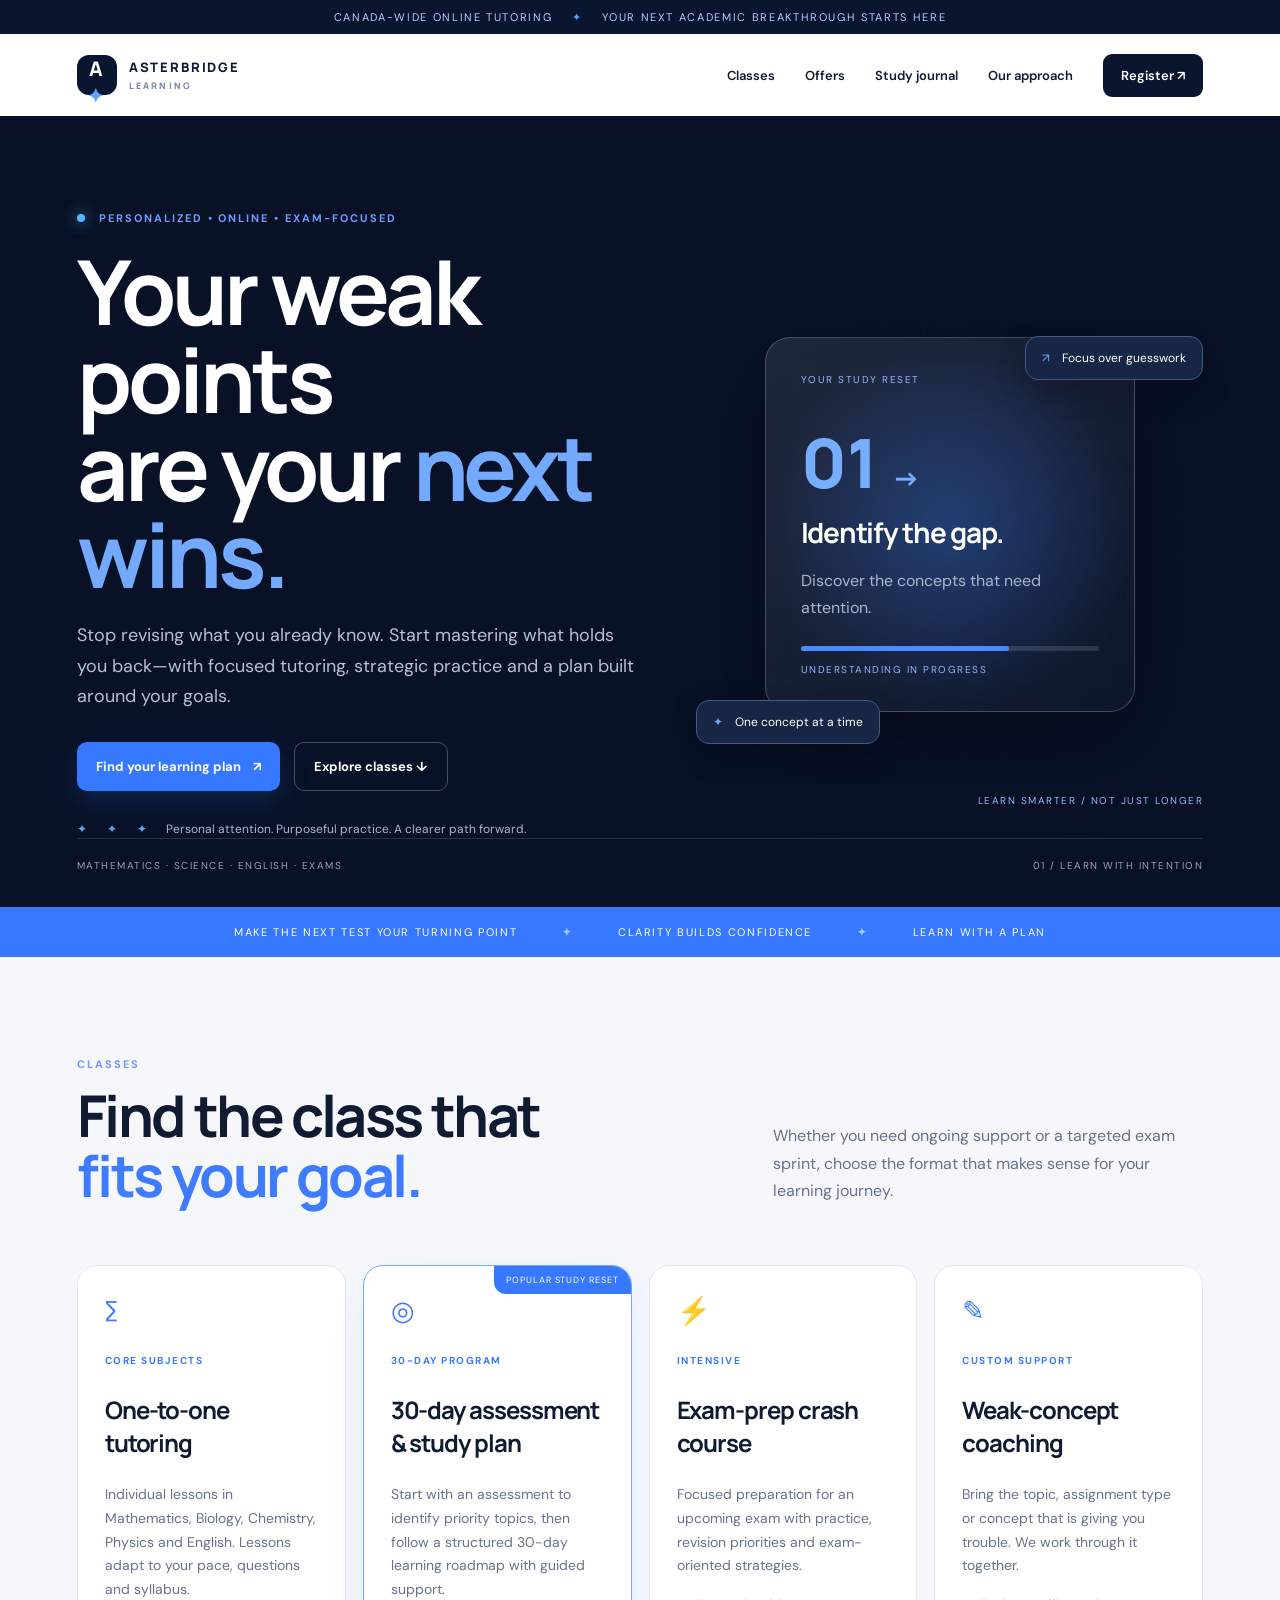
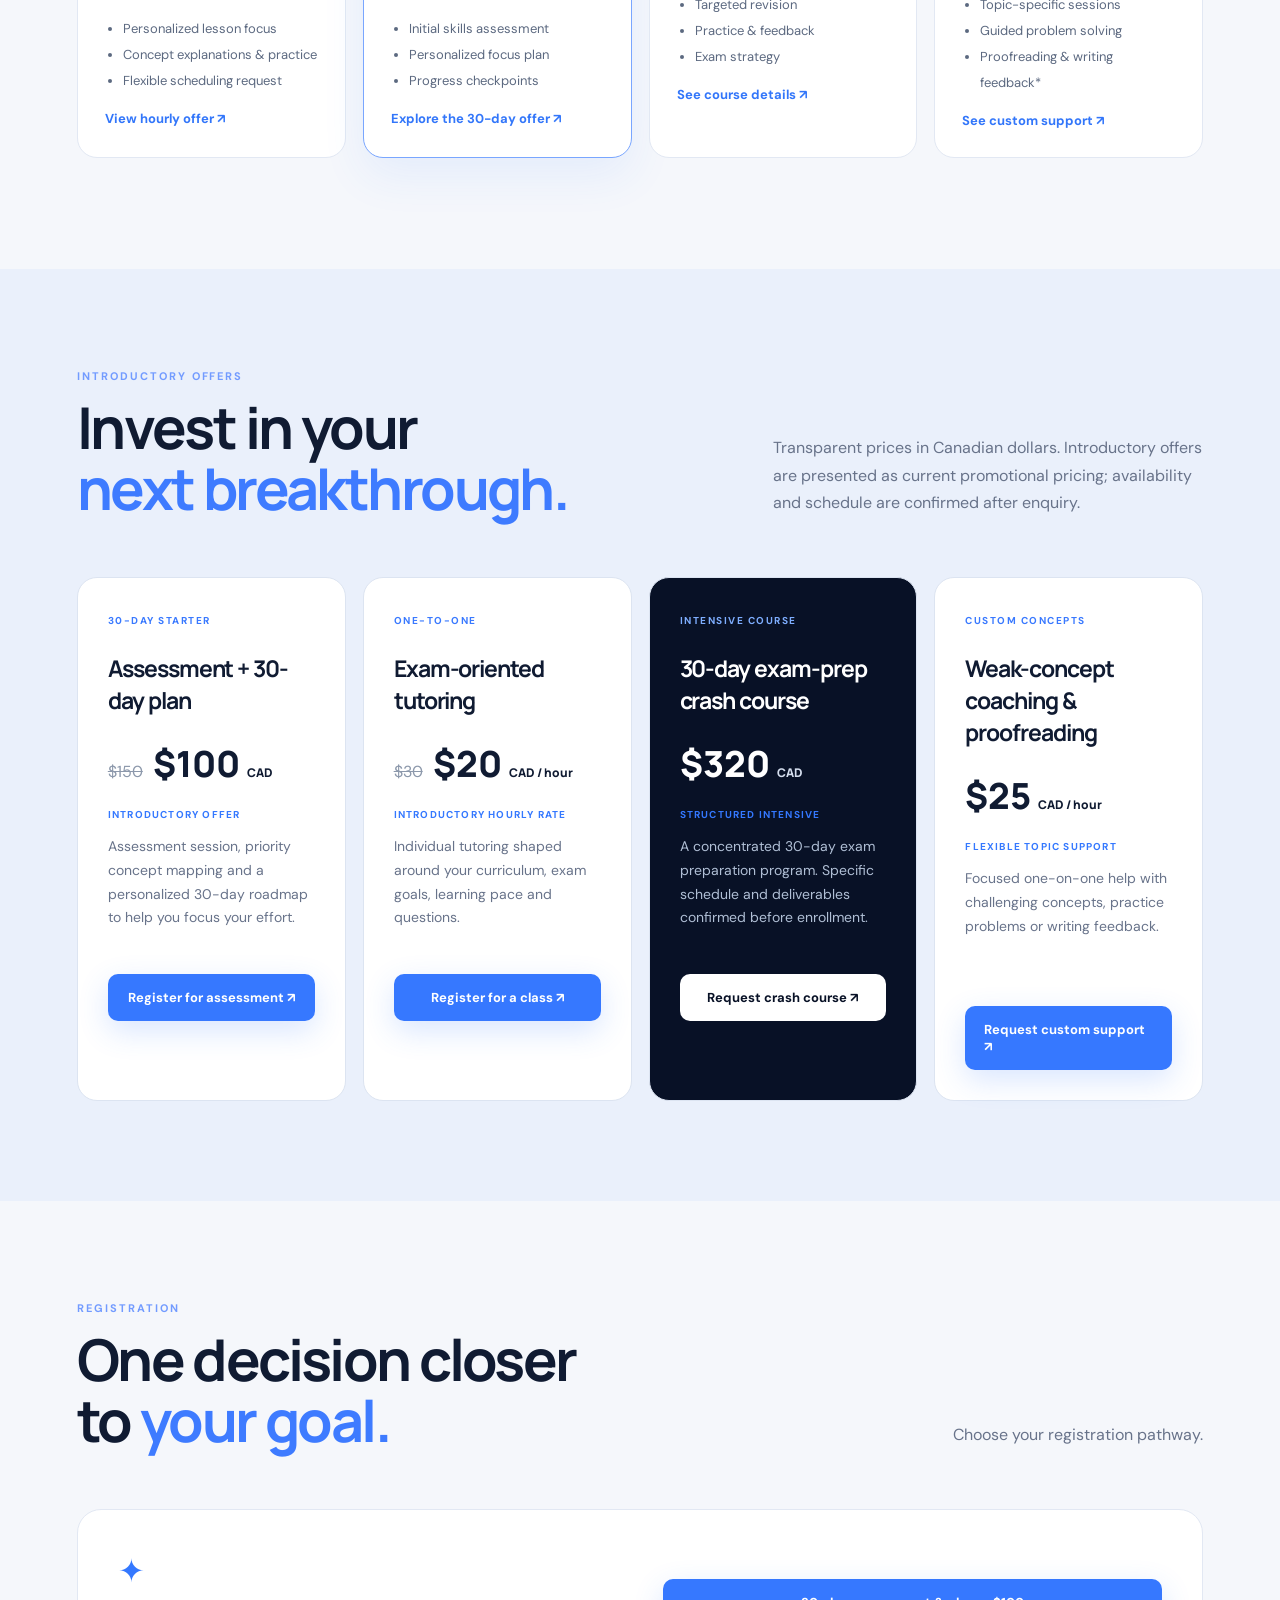
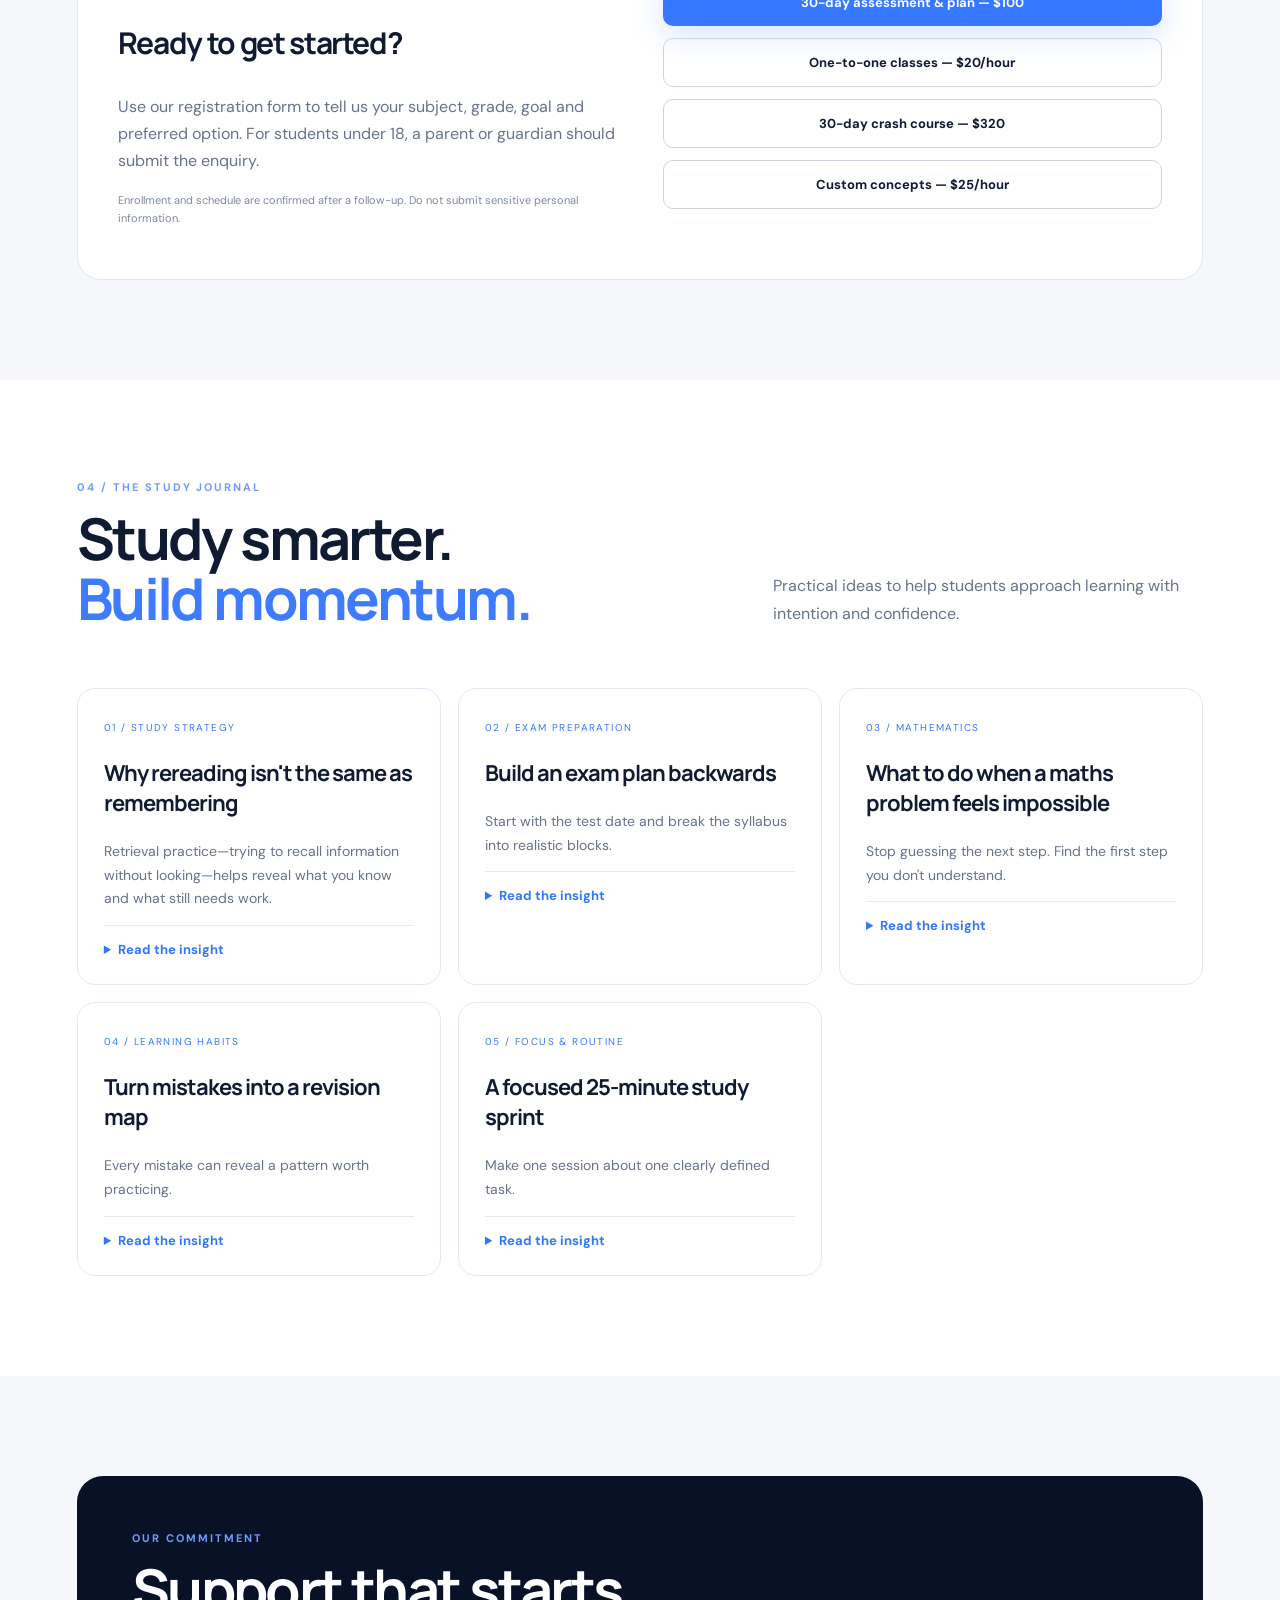
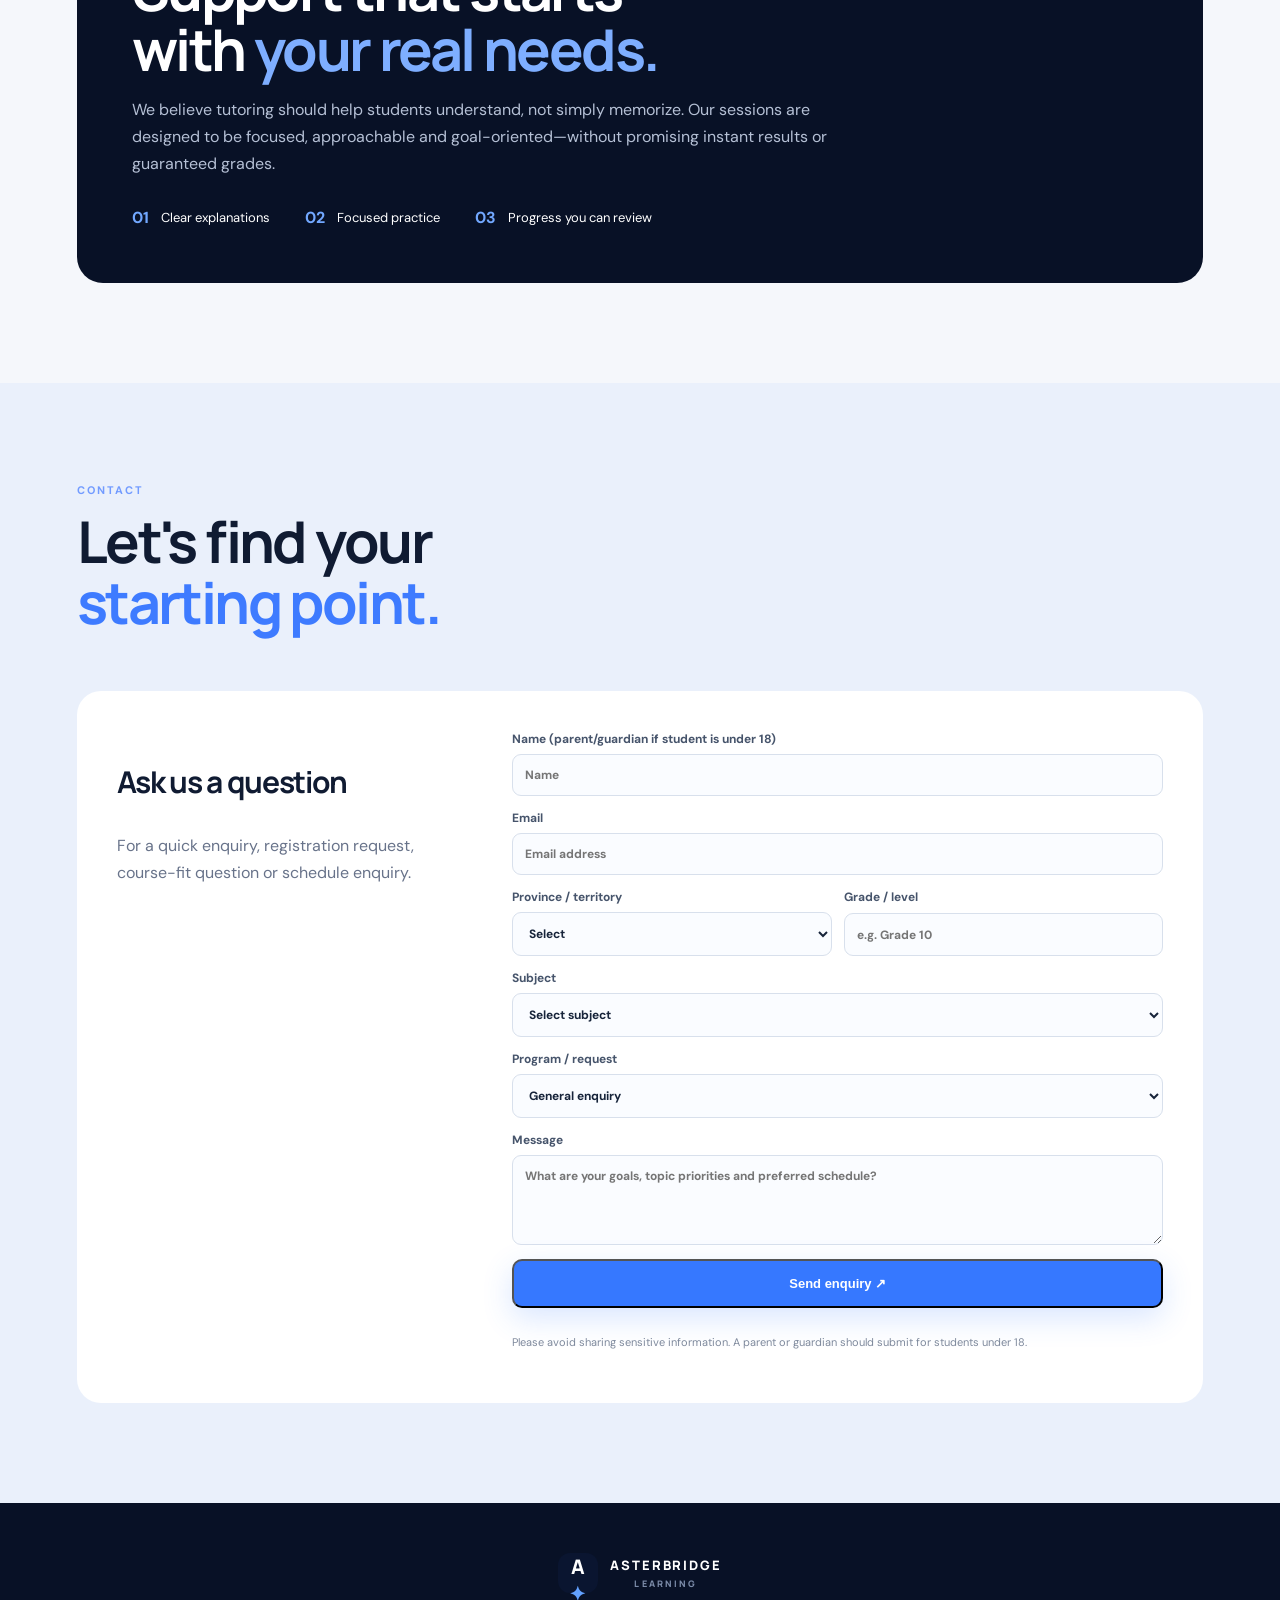
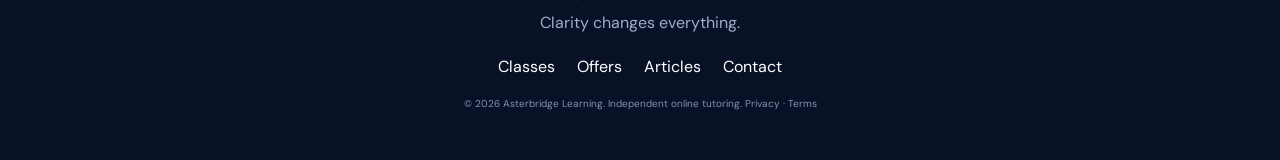
==== index.html @ 40beb4ba "Update index.html" ====
<!doctype html>
<html lang="en-CA"><head>
<meta charset="utf-8"><meta name="viewport" content="width=device-width,initial-scale=1">
<meta name="theme-color" content="#081126"><meta name="description" content="Asterbridge Learning — personalised online tutoring, focused exam preparation and academic support for Canadian students.">
<title>Asterbridge Learning | Turn weak points into breakthroughs</title>
<link rel="preconnect" href="https://fonts.googleapis.com"><link rel="preconnect" href="https://fonts.gstatic.com" crossorigin>
<link href="https://fonts.googleapis.com/css2?family=DM+Sans:wght@400;500;600;700&family=Manrope:wght@400;500;600;700;800&display=swap" rel="stylesheet"><link rel="stylesheet" href="styles.css"><link rel="canonical" href="https://https://asterbridge-learning.pages.dev//"><link rel="icon" href="favicon.svg" type="image/svg+xml"><meta property="og:title" content="Asterbridge Learning | Online tutoring in Canada"><meta property="og:description" content="Focused one-to-one tutoring, exam preparation and learning support for Canadian students."><meta property="og:type" content="website"><meta name="robots" content="index,follow"><script type="application/ld+json">{"@context":"https://schema.org","@type":"EducationalOrganization","name":"Asterbridge Learning","description":"Independent online tutoring and exam preparation for students in Canada","url":"https://https://asterbridge-learning.pages.dev//","offers":{"@type":"Offer","priceCurrency":"CAD"}}</script>
<script defer src="config.js"></script><script defer src="script.js"></script><meta name="google-site-verification" content="gnFYHQX0etjp97WVEa6a-SQUQabvNKub7yFkwNOro_I" /><body>
<div class="announcement">CANADA-WIDE ONLINE TUTORING <span>✦</span> YOUR NEXT ACADEMIC BREAKTHROUGH STARTS HERE</div>
<header><a class="brand" href="#top"><span class="logo">A<span>✦</span></span><span>ASTERBRIDGE<small>LEARNING</small></span></a><button class="menu" aria-label="Menu">☰</button><nav><a href="#classes">Classes</a><a href="#offers">Offers</a><a href="#articles">Study journal</a><a href="#about">Our approach</a><a class="navbtn" href="#register">Register <span>↗</span></a></nav></header>
<main id="top">
<section class="hero">
<div class="hero-text"><div class="eyebrow"><span class="pulse"></span> PERSONALIZED • ONLINE • EXAM-FOCUSED</div><h1>Your weak points<br>are your <em>next wins.</em></h1>
<p class="lead">Stop revising what you already know. Start mastering what holds you back—with focused tutoring, strategic practice and a plan built around your goals.</p>
<div class="hero-buttons"><a class="btn primary" href="#register">Find your learning plan <span>↗</span></a><a class="btn outline" href="#classes">Explore classes ↓</a></div>
<div class="proofline"><div class="avatars">✦　✦　✦</div><span>Personal attention. Purposeful practice. A clearer path forward.</span></div></div>
<div class="hero-visual"><div class="gridglow"></div><div class="orb"></div><div class="glass main-card"><div class="cardlabel">YOUR STUDY RESET</div><div class="metric">01 <span>→</span></div><h3>Identify the gap.</h3><p>Discover the concepts that need attention.</p><div class="progress"><i></i></div><div class="progress-caption">UNDERSTANDING IN PROGRESS</div></div><div class="floating f1"><span>↗</span> Focus over guesswork</div><div class="floating f2"><span>✦</span> One concept at a time</div><div class="visual-caption">LEARN SMARTER / NOT JUST LONGER</div></div>
<div class="hero-footer"><span>MATHEMATICS · SCIENCE · ENGLISH · EXAMS</span><span>01 / LEARN WITH INTENTION</span></div></section>
<section class="ticker"><span>MAKE THE NEXT TEST YOUR TURNING POINT</span><b>✦</b><span>CLARITY BUILDS CONFIDENCE</span><b>✦</b><span>LEARN WITH A PLAN</span></section>
<section id="classes" class="section"><div class="sectionhead"><div><div class="kicker">CLASSES</div><h2>Find the class that<br><em>fits your goal.</em></h2></div><p>Whether you need ongoing support or a targeted exam sprint, choose the format that makes sense for your learning journey.</p></div>
<div class="classgrid"><article class="classcard"><div class="class-icon">∑</div><span class="tag">CORE SUBJECTS</span><h3>One-to-one tutoring</h3><p>Individual lessons in Mathematics, Biology, Chemistry, Physics and English. Lessons adapt to your pace, questions and syllabus.</p><ul><li>Personalized lesson focus</li><li>Concept explanations & practice</li><li>Flexible scheduling request</li></ul><a href="#offers" class="textlink">View hourly offer ↗</a></article>
<article class="classcard featured"><div class="ribbon">POPULAR STUDY RESET</div><div class="class-icon">◎</div><span class="tag">30-DAY PROGRAM</span><h3>30-day assessment & study plan</h3><p>Start with an assessment to identify priority topics, then follow a structured 30-day learning roadmap with guided support.</p><ul><li>Initial skills assessment</li><li>Personalized focus plan</li><li>Progress checkpoints</li></ul><a href="#offers" class="textlink">Explore the 30-day offer ↗</a></article>
<article class="classcard"><div class="class-icon">⚡</div><span class="tag">INTENSIVE</span><h3>Exam-prep crash course</h3><p>Focused preparation for an upcoming exam with practice, revision priorities and exam-oriented strategies.</p><ul><li>Targeted revision</li><li>Practice & feedback</li><li>Exam strategy</li></ul><a href="#offers" class="textlink">See course details ↗</a></article>
<article class="classcard"><div class="class-icon">✎</div><span class="tag">CUSTOM SUPPORT</span><h3>Weak-concept coaching</h3><p>Bring the topic, assignment type or concept that is giving you trouble. We work through it together.</p><ul><li>Topic-specific sessions</li><li>Guided problem solving</li><li>Proofreading & writing feedback*</li></ul><a href="#offers" class="textlink">See custom support ↗</a></article></div><p class="smallnote"</p></section>
<section class="pricing section" id="offers"><div class="sectionhead"><div><div class="kicker">INTRODUCTORY OFFERS</div><h2>Invest in your<br><em>next breakthrough.</em></h2></div><p>Transparent prices in Canadian dollars. Introductory offers are presented as current promotional pricing; availability and schedule are confirmed after enquiry.</p></div>
<div class="pricegrid"><article class="pricecard"><span class="tag">30-DAY STARTER</span><h3>Assessment + 30-day plan</h3><div class="price"><del>$150</del><strong>$100 <small>CAD</small></strong></div><div class="save">INTRODUCTORY OFFER</div><p>Assessment session, priority concept mapping and a personalized 30-day roadmap to help you focus your effort.</p><a class="btn primary wide" data-register="assessment" href="#register">Register for assessment ↗</a></article>
<article class="pricecard"><span class="tag">ONE-TO-ONE</span><h3>Exam-oriented tutoring</h3><div class="price"><del>$30</del><strong>$20 <small>CAD / hour</small></strong></div><div class="save">INTRODUCTORY HOURLY RATE</div><p>Individual tutoring shaped around your curriculum, exam goals, learning pace and questions.</p><a class="btn primary wide" data-register="tutoring" href="#register">Register for a class ↗</a></article>
<article class="pricecard darkprice"><span class="tag">INTENSIVE COURSE</span><h3>30-day exam-prep crash course</h3><div class="price"><strong>$320 <small>CAD</small></strong></div><div class="save">STRUCTURED INTENSIVE</div><p>A concentrated 30-day exam preparation program. Specific schedule and deliverables confirmed before enrollment.</p><a class="btn light wide" data-register="crash" href="#register">Request crash course ↗</a></article>
<article class="pricecard"><span class="tag">CUSTOM CONCEPTS</span><h3>Weak-concept coaching & proofreading</h3><div class="price"><strong>$25 <small>CAD / hour</small></strong></div><div class="save">FLEXIBLE TOPIC SUPPORT</div><p>Focused one-on-one help with challenging concepts, practice problems or writing feedback.</p><a class="btn primary wide" data-register="custom" href="#register">Request custom support ↗</a></article></div></section>
<section class="section register-section" id="register"><div class="sectionhead"><div><div class="kicker">REGISTRATION</div><h2>One decision closer<br>to <em>your goal.</em></h2></div><p>Choose your registration pathway. </p></div><div class="registerpanel"><div><div class="regicon">✦</div><h3>Ready to get started?</h3><p>Use our registration form to tell us your subject, grade, goal and preferred option. For students under 18, a parent or guardian should submit the enquiry.</p><p class="smallnote">Enrollment and schedule are confirmed after a follow-up. Do not submit sensitive personal information.</p></div><div class="regactions"><a class="btn primary wide" data-register="assessment" href="#contact">30-day assessment & plan — $100</a><a class="btn outline dark-outline wide" data-register="tutoring" href="#contact">One-to-one classes — $20/hour</a><a class="btn outline dark-outline wide" data-register="crash" href="#contact">30-day crash course — $320</a><a class="btn outline dark-outline wide" data-register="custom" href="#contact">Custom concepts — $25/hour</a></div></div></section>
<section class="articles section" id="articles"><div class="sectionhead"><div><div class="kicker">04 / THE STUDY JOURNAL</div><h2>Study smarter.<br><em>Build momentum.</em></h2></div><p>Practical ideas to help students approach learning with intention and confidence.</p></div><div class="articlegrid">
<article><span class="article-no">01 / STUDY STRATEGY</span><h3>Why rereading isn't the same as remembering</h3><p>Retrieval practice—trying to recall information without looking—helps reveal what you know and what still needs work.</p><details><summary>Read the insight</summary><p>After reviewing a topic, close your notes and explain it from memory. Write down what you recall, check your gaps and repeat. Short recall sessions spaced over time are often more useful than one long rereading session.</p></details></article>
<article><span class="article-no">02 / EXAM PREPARATION</span><h3>Build an exam plan backwards</h3><p>Start with the test date and break the syllabus into realistic blocks.</p><details><summary>Read the insight</summary><p>List the topics, rank them by difficulty and importance, then schedule practice and review. Reserve time for mixed questions and a final check of recurring errors. A plan should be realistic enough to follow, not impressive enough to abandon.</p></details></article>
<article><span class="article-no">03 / MATHEMATICS</span><h3>What to do when a maths problem feels impossible</h3><p>Stop guessing the next step. Find the first step you don't understand.</p><details><summary>Read the insight</summary><p>Identify the question's givens, write down what you need to find, and recall the relevant rule. If you're stuck, work through a simpler example. Then return to the original problem and explain each step in your own words.</p></details></article>
<article><span class="article-no">04 / LEARNING HABITS</span><h3>Turn mistakes into a revision map</h3><p>Every mistake can reveal a pattern worth practicing.</p><details><summary>Read the insight</summary><p>Keep an error log: the question, what went wrong, the correct reasoning and one similar question to retry later. Review this log before the next test. The goal isn't to collect errors—it's to stop repeating them.</p></details></article>
<article><span class="article-no">05 / FOCUS & ROUTINE</span><h3>A focused 25-minute study sprint</h3><p>Make one session about one clearly defined task.</p><details><summary>Read the insight</summary><p>Choose one goal, remove distractions, work for 25 minutes and take a short break. At the end, note what you completed and what comes next. Adjust the interval if another rhythm works better for you.</p></details></article>
</div></section>
<section class="about section" id="about"><div class="aboutbox"><div class="kicker">OUR COMMITMENT</div><h2>Support that starts<br>with <em>your real needs.</em></h2><p>We believe tutoring should help students understand, not simply memorize. Our sessions are designed to be focused, approachable and goal-oriented—without promising instant results or guaranteed grades.</p><div class="aboutpillars"><div><b>01</b><span>Clear explanations</span></div><div><b>02</b><span>Focused practice</span></div><div><b>03</b><span>Progress you can review</span></div></div></div></section>
<section class="contact section" id="contact"><div class="sectionhead"><div><div class="kicker">CONTACT</div><h2>Let's find your<br><em>starting point.</em></h2></div><p></p></div><div class="contactbox"><div><h3>Ask us a question</h3><p>For a quick enquiry, registration request, course-fit question or schedule enquiry.</p><p class="smallnote"></p></div><form id="contact-form" class="contactform"><label>Name (parent/guardian if student is under 18)<input name="name" required autocomplete="name" placeholder="Name"></label><label>Email<input name="email" type="email" required autocomplete="email" placeholder="Email address"></label><div class="two"><label>Province / territory<select name="province"><option value="">Select</option><option>Alberta</option><option>British Columbia</option><option>Manitoba</option><option>New Brunswick</option><option>Newfoundland and Labrador</option><option>Northwest Territories</option><option>Nova Scotia</option><option>Nunavut</option><option>Ontario</option><option>Prince Edward Island</option><option>Quebec</option><option>Saskatchewan</option><option>Yukon</option></select></label><label>Grade / level<input name="grade" placeholder="e.g. Grade 10"></label></div><label>Subject<select name="subject" required><option value="">Select subject</option><option>Mathematics</option><option>Biology</option><option>Chemistry</option><option>Physics</option><option>English / writing</option><option>SAT / AP</option><option>Multiple subjects</option></select></label><label>Program / request<select name="program" id="program"><option>General enquiry</option><option>30-day assessment and plan — $100</option><option>One-to-one exam-oriented tutoring — $20/hour</option><option>30-day exam-prep crash course — $320</option><option>Custom weak-concept support / proofreading — $25/hour</option></select></label><label>Message<textarea name="message" rows="4" placeholder="What are your goals, topic priorities and preferred schedule?"></textarea></label><button class="btn primary wide" type="submit">Send enquiry ↗</button><p class="smallnote" id="form-status">Please avoid sharing sensitive information. A parent or guardian should submit for students under 18.</p></form></div></section>
</main>
<footer><a class="brand" href="#top"><span class="logo">A<span>✦</span></span><span>ASTERBRIDGE<small>LEARNING</small></span></a><p>Clarity changes everything.</p><div class="footlinks"><a href="#classes">Classes</a><a href="#offers">Offers</a><a href="#articles">Articles</a><a href="#contact">Contact</a></div><small>© <span id="year"></span> Asterbridge Learning. Independent online tutoring.  <a href="privacy.html">Privacy</a> · <a href="terms.html">Terms</a></small></footer>
<div class="popup" id="promo-popup" aria-hidden="true"><button class="close" aria-label="Close">×</button><span class="tag">YOUR NEXT TEST IS A CHANCE TO RESET</span><h2>Don't let a weak topic become your next result.</h2><p>Start by identifying what needs work. Your first step is a focused assessment—not more guesswork.</p><a class="btn primary wide" href="#offers">Explore introductory offers ↗</a><small>Promotional offers subject to availability.</small></div><div class="popup-backdrop" id="popup-backdrop"></div>
</body></html>
---- styles.css ----
*{box-sizing:border-box}html{scroll-behavior:smooth}body{margin:0;background:#f5f7fb;color:#101b32;font-family:"DM Sans",sans-serif}h1,h2,h3{font-family:Manrope,sans-serif;letter-spacing:-.045em}h1{font-size:clamp(3rem,7vw,6.3rem);line-height:.98;margin:22px 0}h2{font-size:clamp(2.4rem,4.5vw,4rem);line-height:1.05;margin:14px 0}h1 em,h2 em{color:#3e7bff;font-style:normal}p{line-height:1.7;color:#68738a}a{color:inherit;text-decoration:none}.announcement{background:#0a1530;color:#b8c9ff;text-align:center;padding:10px;font-size:11px;letter-spacing:.15em}.announcement span{color:#54a5ff;padding:0 15px}header{height:82px;display:flex;align-items:center;justify-content:space-between;padding:0 6%;background:#fff;position:sticky;top:0;z-index:20;box-shadow:0 8px 30px #12254a0a}.brand{display:flex;align-items:center;gap:12px;font:800 13px Manrope;letter-spacing:.14em}.brand small{display:block;font-size:9px;color:#7b8ba8;letter-spacing:.24em;margin-top:3px}.logo{display:grid;place-items:center;width:40px;height:40px;border-radius:12px;background:#0a1530;color:#fff;font-size:20px}.logo span{color:#62a1ff}nav{display:flex;align-items:center;gap:30px;font-size:13px;font-weight:600}nav a:hover,.textlink:hover{color:#3777fa}.navbtn{background:#0a1530;color:#fff;padding:13px 18px;border-radius:9px}.menu{display:none}.hero{background:#081126;color:#fff;padding:95px 6% 35px;display:grid;grid-template-columns:1.1fr .9fr;position:relative;min-height:650px;overflow:hidden}.hero-text{max-width:650px;z-index:2}.eyebrow,.kicker{font-size:11px;letter-spacing:.18em;font-weight:700;color:#729bff}.pulse{display:inline-block;width:8px;height:8px;border-radius:50%;background:#56b7ff;margin-right:9px;box-shadow:0 0 15px #56b7ff}.hero h1 em{color:#73a9ff}.lead{font-size:18px;color:#b5c0d5;max-width:560px}.hero-buttons{display:flex;gap:14px;margin:30px 0}.btn{display:inline-flex;justify-content:center;align-items:center;gap:12px;padding:15px 19px;border-radius:10px;font-size:13px;font-weight:700;transition:.2s}.btn:hover{transform:translateY(-2px)}.primary{background:#3678ff;color:white;box-shadow:0 10px 30px #3678ff30}.outline{border:1px solid #41506a;color:#fff}.light{background:#fff;color:#081126}.wide{width:100%}.proofline{display:flex;align-items:center;gap:15px;font-size:12px;color:#a9b8d2}.avatars{color:#66a5ff;letter-spacing:4px}.hero-visual{min-height:430px;position:relative;display:grid;place-items:center}.gridglow{position:absolute;inset:0;background-image:linear-gradient(#ffffff08 1px,transparent 1px),linear-gradient(90deg,#ffffff08 1px,transparent 1px);background-size:38px 38px;mask-image:radial-gradient(ellipse,black,transparent 80%)}.orb{position:absolute;width:340px;height:340px;border-radius:50%;background:radial-gradient(circle,#347cff55,#0a1530 70%);filter:blur(8px)}.glass{position:relative;background:linear-gradient(135deg,#ffffff19,#ffffff06);border:1px solid #ffffff35;backdrop-filter:blur(14px);border-radius:25px;padding:35px;width:min(370px,90%);box-shadow:0 30px 90px #0005}.cardlabel,.progress-caption,.visual-caption{font-size:10px;letter-spacing:.15em;color:#91b6ff}.metric{font:800 68px Manrope;margin:30px 0 5px;color:#77adff}.metric span{font-size:28px}.main-card h3{font-size:28px;margin:0}.main-card p{color:#aab6cc}.progress{height:5px;background:#ffffff20;border-radius:5px;margin:25px 0 12px}.progress i{display:block;width:70%;height:100%;background:#4a8aff;border-radius:5px}.floating{position:absolute;background:#172644;border:1px solid #435c83;padding:13px 16px;border-radius:13px;font-size:12px;box-shadow:0 12px 30px #0003}.floating span{color:#70a8ff;margin-right:9px}.f1{top:20%;right:0}.f2{bottom:15%;left:0}.visual-caption{position:absolute;bottom:5%;right:0}.hero-footer{grid-column:1/-1;display:flex;justify-content:space-between;border-top:1px solid #ffffff20;padding-top:20px;font-size:10px;letter-spacing:.15em;color:#93a3bd}.ticker{display:flex;justify-content:center;gap:45px;flex-wrap:wrap;background:#3678ff;color:white;padding:18px;font-size:11px;letter-spacing:.15em}.ticker b{color:#a9c9ff}.section{padding:100px 6%}.sectionhead{display:flex;justify-content:space-between;align-items:end;gap:35px;margin-bottom:45px}.sectionhead>p{max-width:430px}.classgrid,.pricegrid,.articlegrid{display:grid;grid-template-columns:repeat(4,1fr);gap:17px}.classcard{background:white;border:1px solid #e2e8f3;border-radius:20px;padding:27px;min-height:360px;position:relative}.classcard.featured{border:1px solid #79a6ff;box-shadow:0 18px 45px #3678ff15}.ribbon{position:absolute;top:0;right:0;background:#3678ff;color:white;padding:8px 12px;border-radius:0 19px 0 12px;font-size:9px;letter-spacing:.1em}.class-icon{font-size:27px;color:#3979ff;margin-bottom:20px}.tag{font-size:10px;letter-spacing:.15em;font-weight:700;color:#3979ff}.classcard h3{font-size:24px}.classcard p{font-size:14px}.classcard ul{padding-left:18px;color:#5c6980;font-size:13px;line-height:2}.textlink{font-size:13px;font-weight:700;color:#3276fa}.smallnote{font-size:11px;color:#7e899c}.pricing{background:#eaf0fb}.pricecard{background:white;border-radius:20px;padding:30px;border:1px solid #dce4f1}.pricecard h3{font-size:23px;min-height:56px}.price{margin:20px 0;display:flex;align-items:baseline;gap:10px;flex-wrap:wrap}.price del{color:#8c98ab}.price strong{font:800 36px Manrope;color:#101b32}.price small{font-size:12px}.save{font-size:10px;color:#3478ff;font-weight:700;letter-spacing:.12em}.pricecard p{font-size:14px;min-height:110px}.pricecard .btn{margin-top:15px}.darkprice{background:#081126;color:white}.darkprice h3,.darkprice .price strong{color:white}.darkprice p{color:#b0bfd5}.darkprice .tag{color:#7eaeff}.darkprice .price small{color:#d5deee}.registerpanel{background:#fff;border-radius:24px;border:1px solid #e2e8f3;padding:40px;display:grid;grid-template-columns:1fr 1fr;gap:45px;align-items:center}.registerpanel h3{font-size:30px}.regicon{font-size:32px;color:#3478ff}.regactions{display:grid;gap:12px}.dark-outline{color:#101b32;border-color:#ccd5e4}.articles{background:#fff}.articlegrid{grid-template-columns:repeat(3,1fr)}.articlegrid article{border:1px solid #e3e9f4;border-radius:18px;padding:26px}.article-no{font-size:10px;letter-spacing:.14em;color:#3678ff}.articlegrid h3{font-size:22px}.articlegrid p{font-size:14px}.articlegrid details{border-top:1px solid #e5eaf2;padding-top:15px;font-size:13px;color:#5f6d82}.articlegrid summary{font-weight:700;color:#3276fa;cursor:pointer}.aboutbox{background:#081126;color:white;padding:55px;border-radius:26px}.aboutbox h2 em{color:#7eaeff}.aboutbox>p{max-width:720px;color:#b5c0d5}.aboutpillars{display:flex;gap:35px;flex-wrap:wrap;margin-top:30px}.aboutpillars div{display:flex;gap:12px;align-items:center}.aboutpillars b{color:#72a8ff}.aboutpillars span{font-size:13px}.contact{background:#eaf0fb}.contactbox{display:grid;grid-template-columns:.7fr 1.3fr;background:#fff;border-radius:24px;padding:40px;gap:45px}.contactbox h3{font-size:30px}.contactform{display:grid;gap:14px}.contactform label{font-size:12px;font-weight:700;color:#46546b;display:grid;gap:7px}.contactform input,.contactform select,.contactform textarea{font:inherit;border:1px solid #d8e0ec;border-radius:9px;padding:12px;background:#fafcff;color:#17243a}.two{display:grid;grid-template-columns:1fr 1fr;gap:12px}.contactform textarea{resize:vertical}footer{background:#081126;color:white;padding:50px 6%;text-align:center}footer .brand{justify-content:center}footer p{color:#9caec8}.footlinks{display:flex;justify-content:center;gap:22px;margin:20px}footer>small{display:block;color:#8294af;font-size:10px;max-width:900px;margin:auto}.popup{display:none;position:fixed;z-index:40;right:25px;bottom:25px;background:white;color:#101b32;width:min(390px,calc(100% - 30px));padding:30px;border-radius:22px;box-shadow:0 30px 90px #06122b40}.popup.show{display:block}.popup h2{font-size:29px}.popup p{font-size:14px}.popup small{display:block;margin-top:15px;color:#78869a;font-size:10px}.close{position:absolute;top:12px;right:15px;background:none;border:0;font-size:25px;cursor:pointer}.popup-backdrop{display:none}.popup-backdrop.show{display:block;position:fixed;inset:0;background:#07132a66;z-index:39}.menu{font-size:23px;border:0;background:transparent}@media(max-width:1050px){.classgrid,.pricegrid{grid-template-columns:repeat(2,1fr)}.hero{grid-template-columns:1fr 1fr}.sectionhead{align-items:start;flex-direction:column}}@media(max-width:760px){header{padding:0 5%}.menu{display:block}nav{display:none;position:absolute;top:82px;left:0;right:0;background:white;padding:20px 6%;flex-direction:column;align-items:stretch;gap:18px}nav.open{display:flex}.hero{grid-template-columns:1fr;padding:70px 6% 30px}.hero-visual{min-height:390px}.hero-footer{gap:15px;font-size:9px}.section{padding:65px 6%}.classgrid,.pricegrid,.articlegrid{grid-template-columns:1fr}.registerpanel,.contactbox{grid-template-columns:1fr;padding:25px}.two{grid-template-columns:1fr}.aboutbox{padding:30px}.ticker{gap:12px}.sectionhead{margin-bottom:30px}.hero h1{font-size:3.6rem}.floating.f1{right:-4px}.floating.f2{left:-5px}}\n:focus-visible{outline:3px solid #73a9ff;outline-offset:3px} .contactform button:disabled{opacity:.6}\n
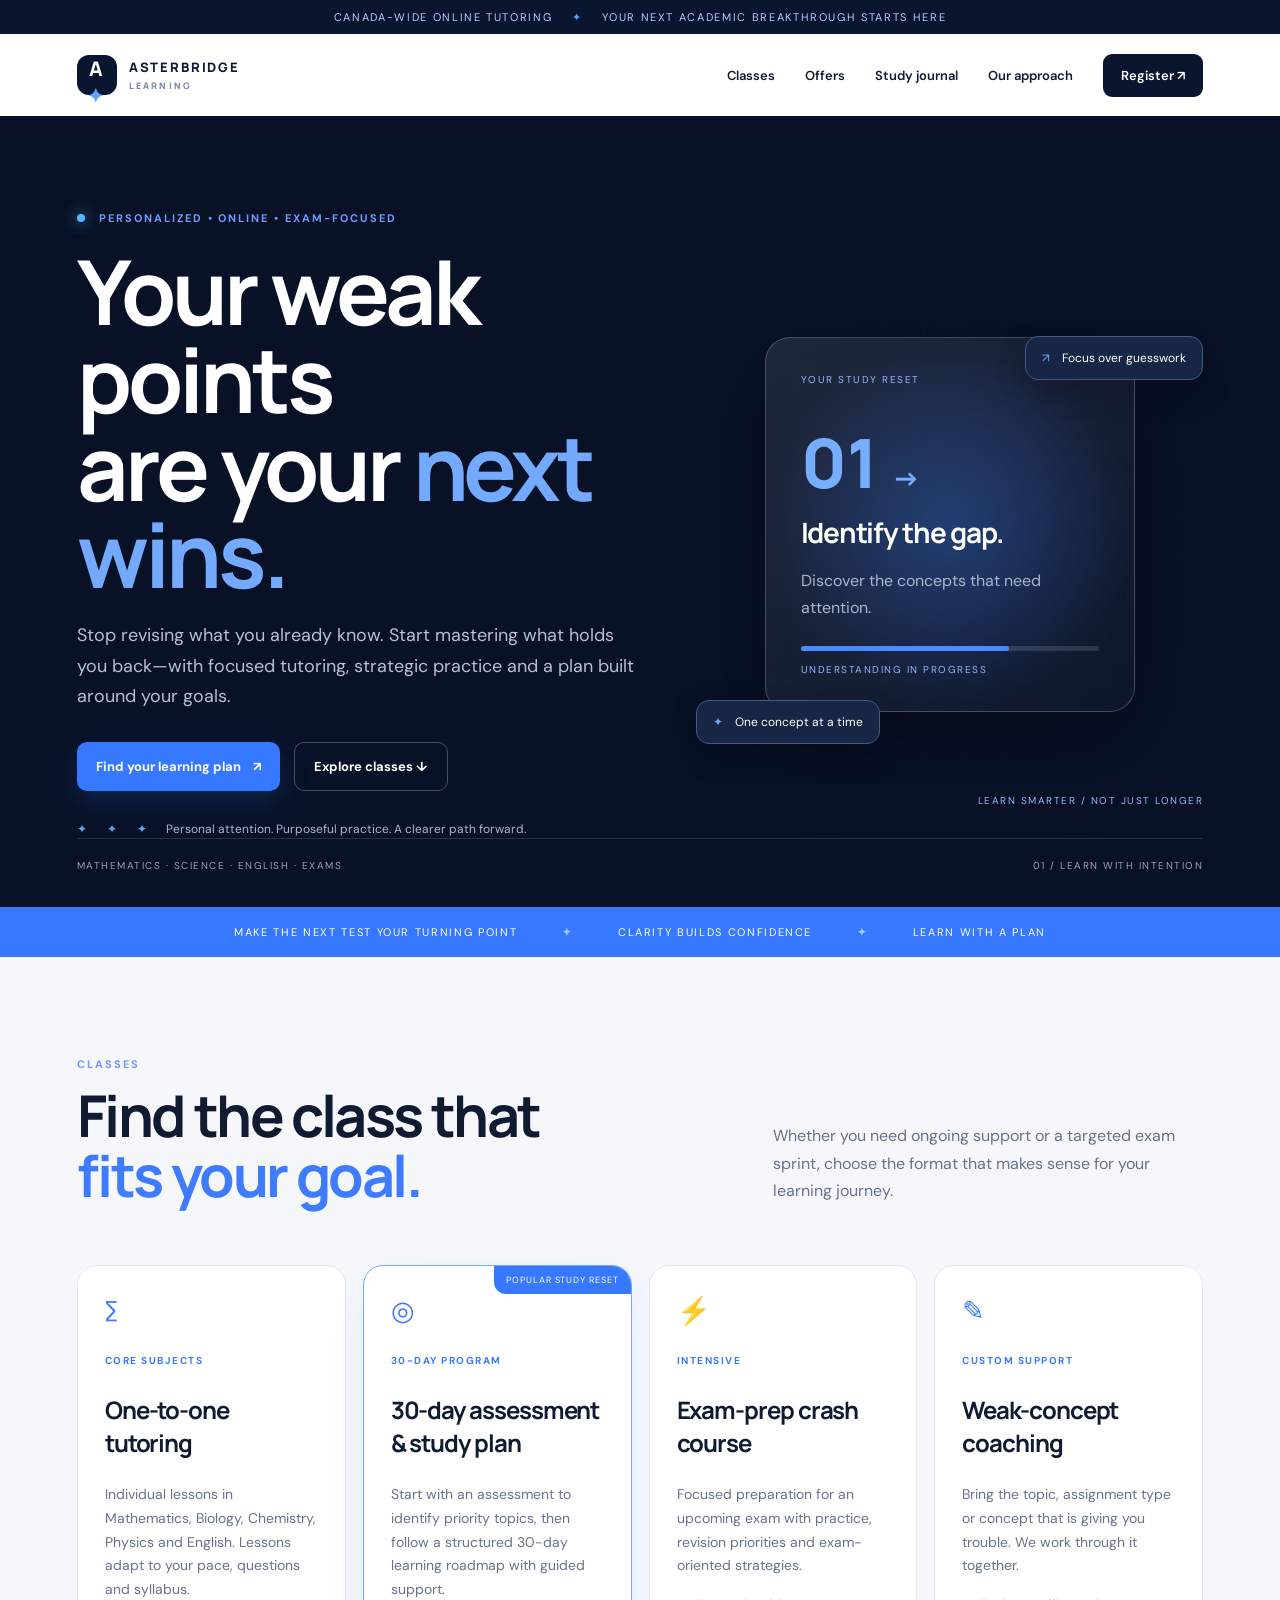
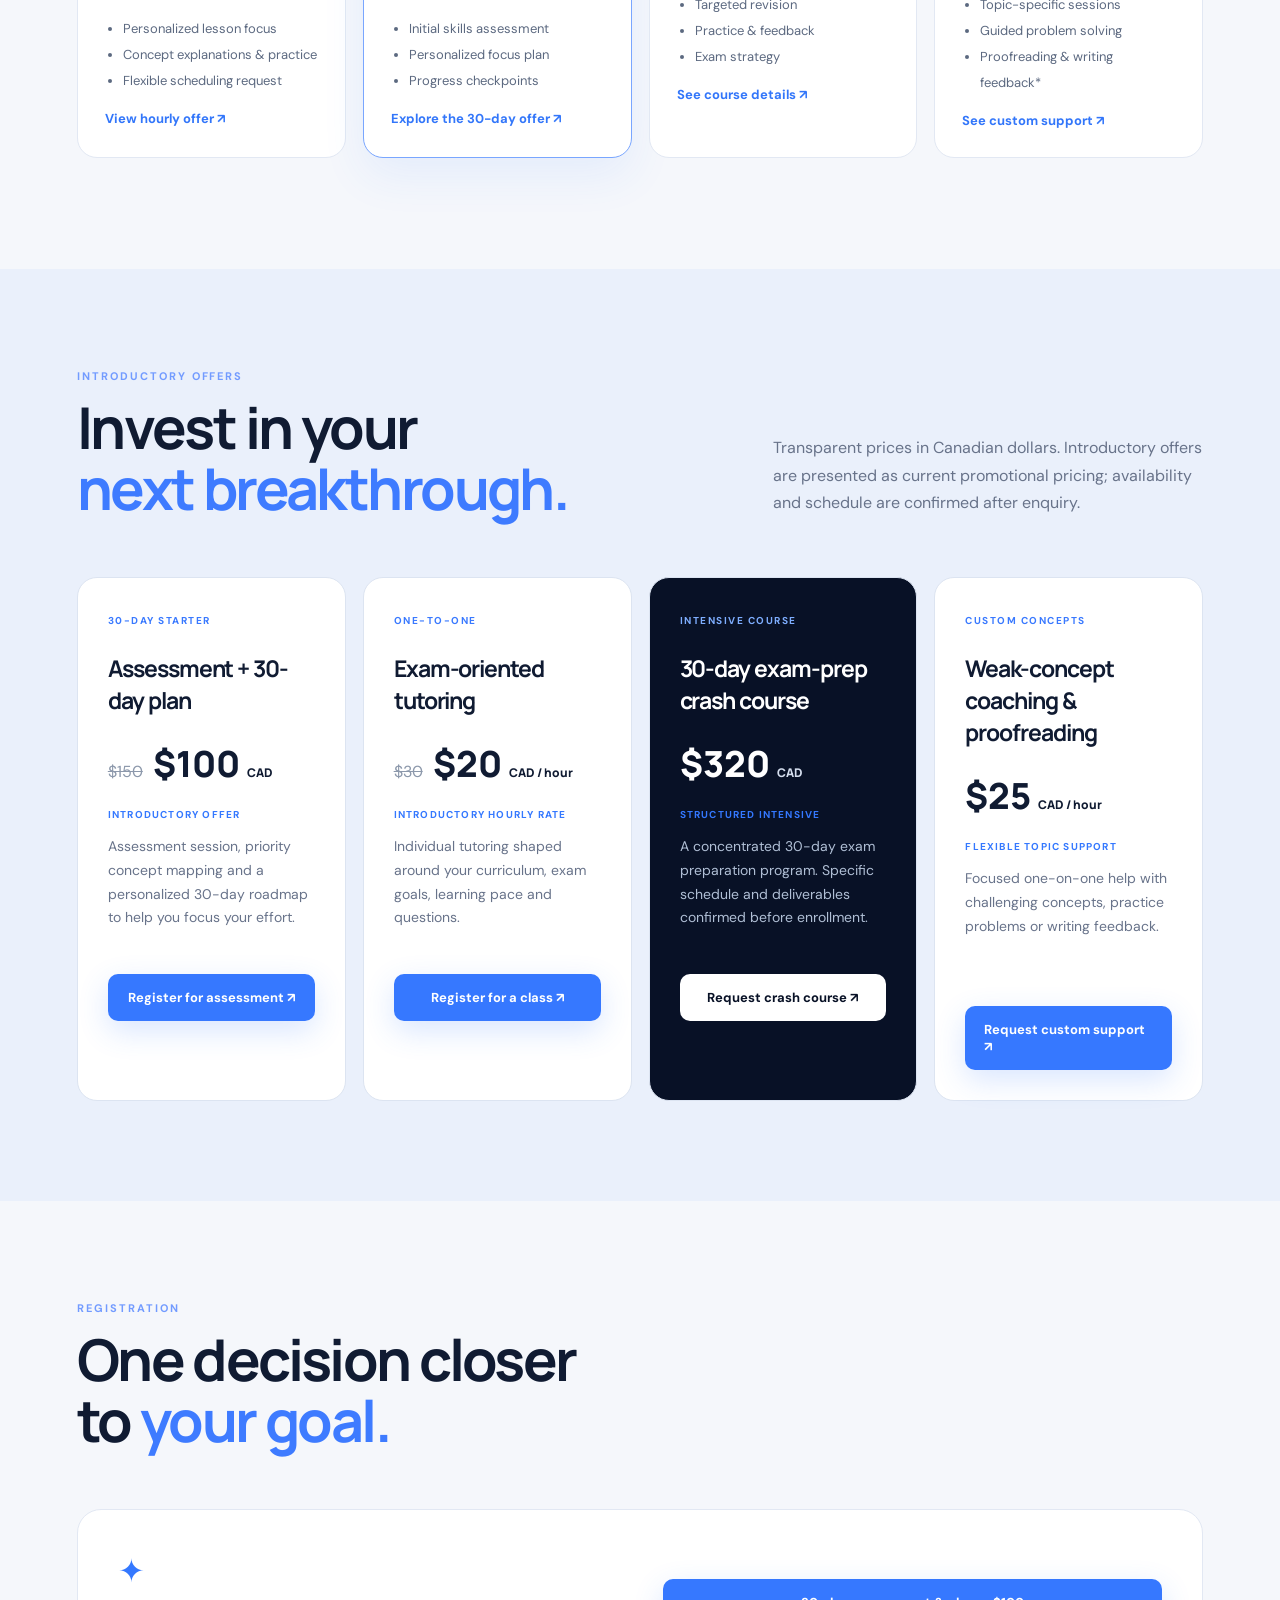
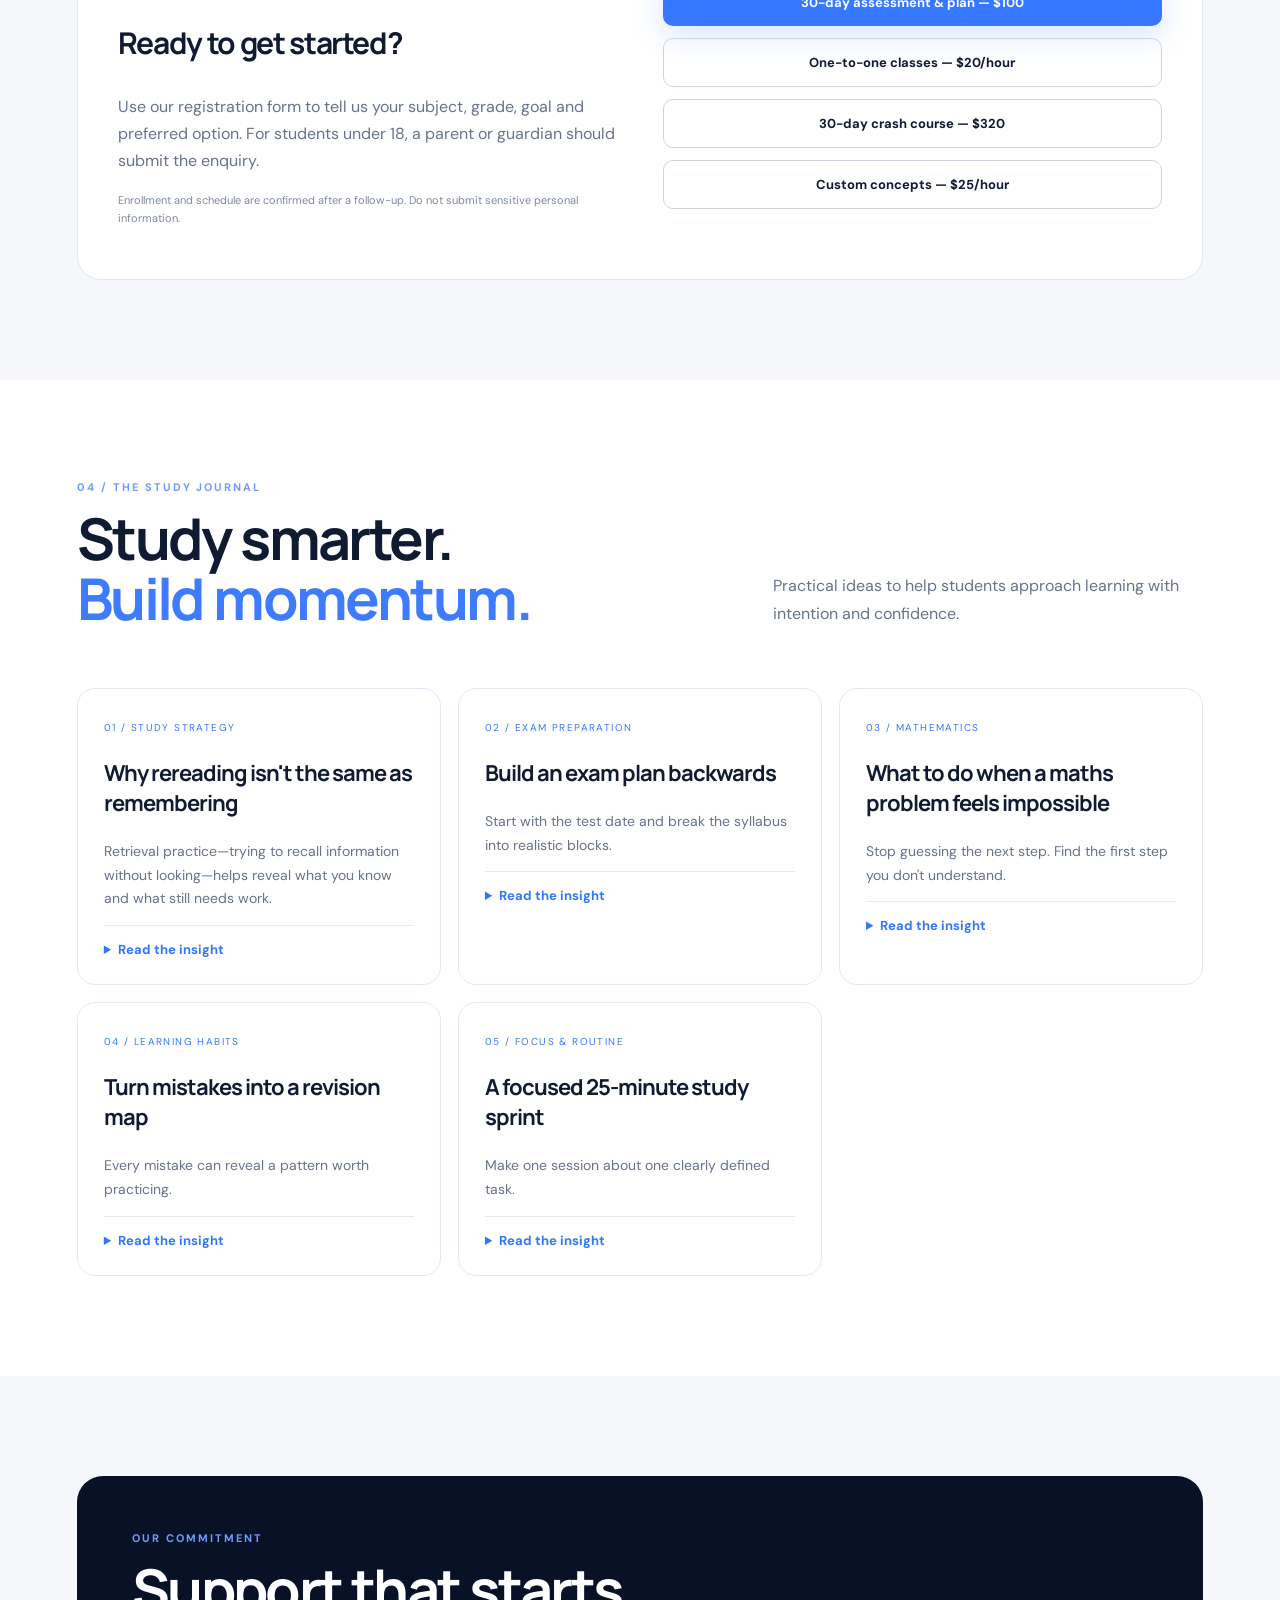
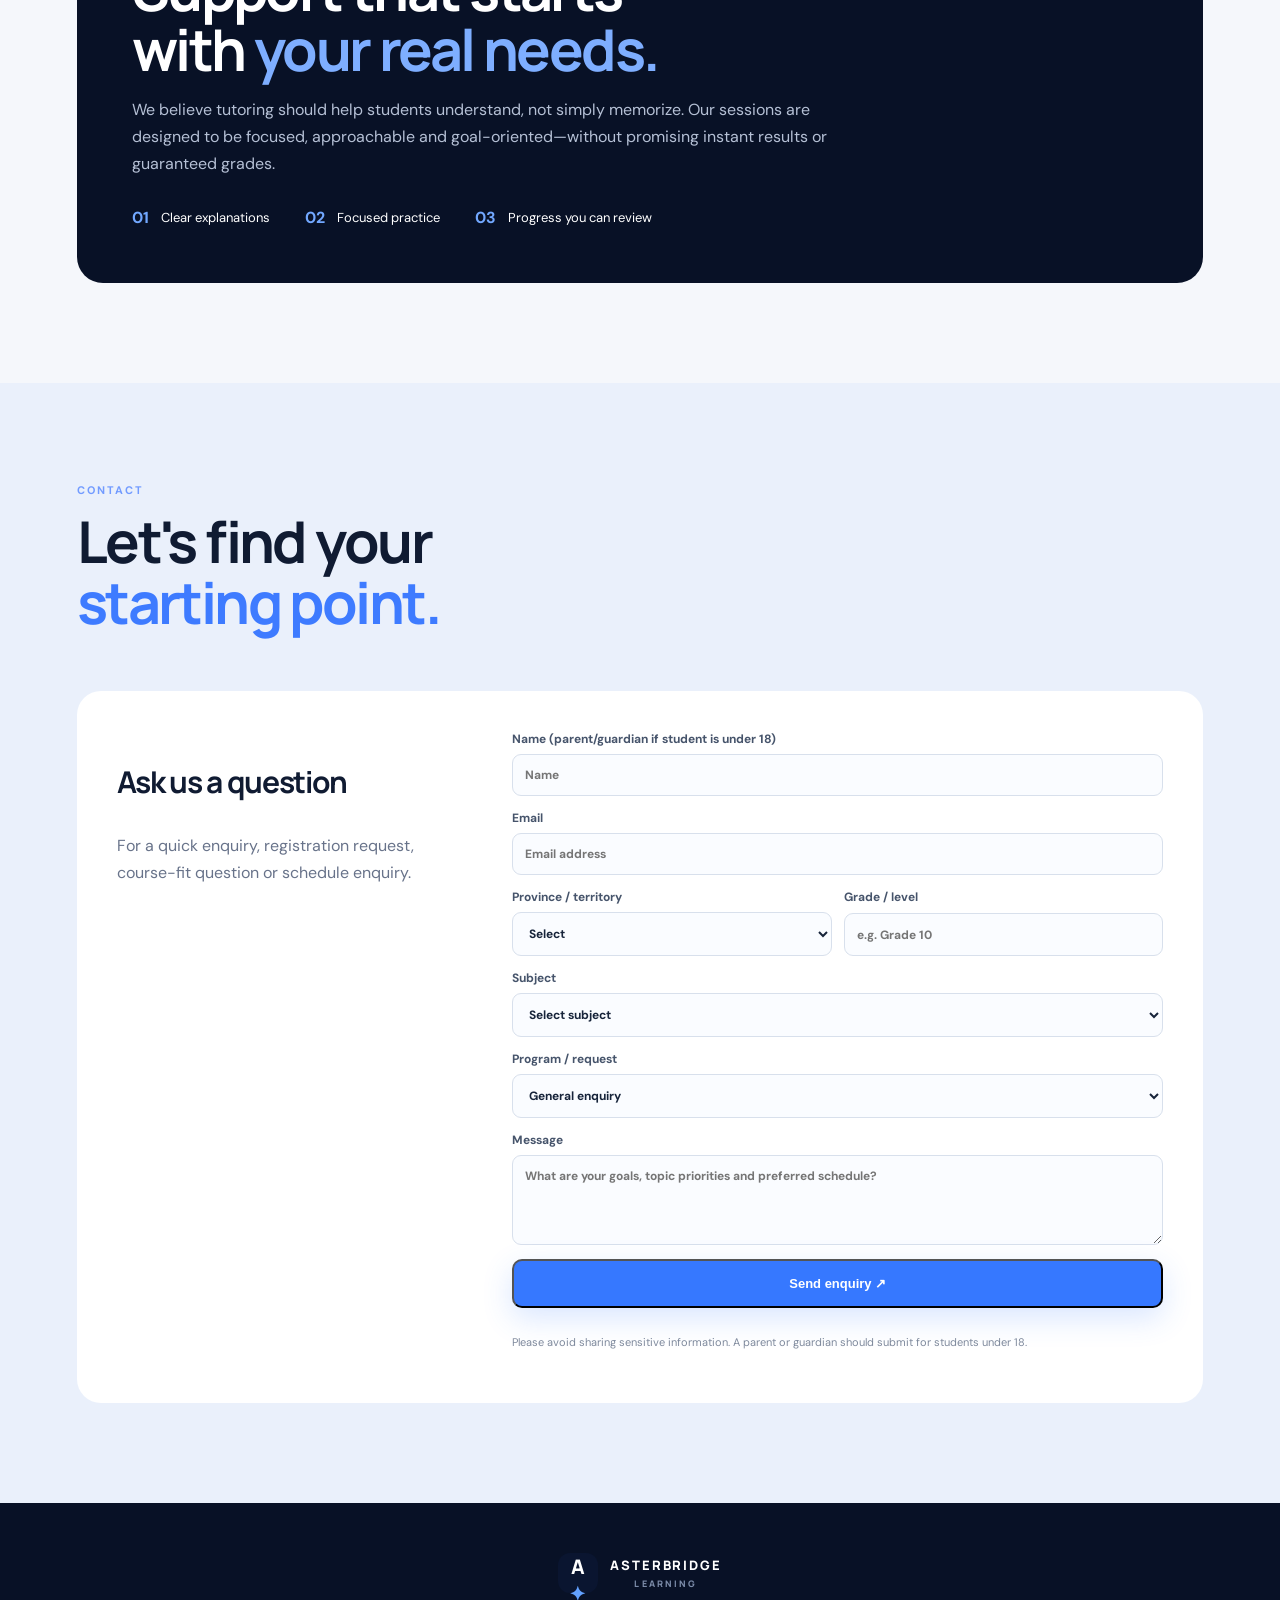
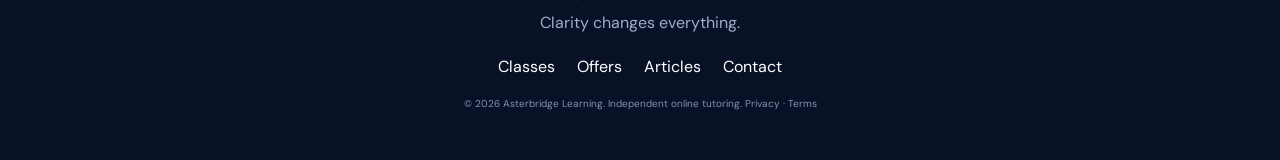
==== commit db1a9200: "Update index.html" ====
--- a/index.html
+++ b/index.html
@@ -27,7 +27,7 @@
 <article class="pricecard"><span class="tag">ONE-TO-ONE</span><h3>Exam-oriented tutoring</h3><div class="price"><del>$30</del><strong>$20 <small>CAD / hour</small></strong></div><div class="save">INTRODUCTORY HOURLY RATE</div><p>Individual tutoring shaped around your curriculum, exam goals, learning pace and questions.</p><a class="btn primary wide" data-register="tutoring" href="#register">Register for a class ↗</a></article>
 <article class="pricecard darkprice"><span class="tag">INTENSIVE COURSE</span><h3>30-day exam-prep crash course</h3><div class="price"><strong>$320 <small>CAD</small></strong></div><div class="save">STRUCTURED INTENSIVE</div><p>A concentrated 30-day exam preparation program. Specific schedule and deliverables confirmed before enrollment.</p><a class="btn light wide" data-register="crash" href="#register">Request crash course ↗</a></article>
 <article class="pricecard"><span class="tag">CUSTOM CONCEPTS</span><h3>Weak-concept coaching & proofreading</h3><div class="price"><strong>$25 <small>CAD / hour</small></strong></div><div class="save">FLEXIBLE TOPIC SUPPORT</div><p>Focused one-on-one help with challenging concepts, practice problems or writing feedback.</p><a class="btn primary wide" data-register="custom" href="#register">Request custom support ↗</a></article></div></section>
-<section class="section register-section" id="register"><div class="sectionhead"><div><div class="kicker">REGISTRATION</div><h2>One decision closer<br>to <em>your goal.</em></h2></div><p>Choose your registration pathway. </p></div><div class="registerpanel"><div><div class="regicon">✦</div><h3>Ready to get started?</h3><p>Use our registration form to tell us your subject, grade, goal and preferred option. For students under 18, a parent or guardian should submit the enquiry.</p><p class="smallnote">Enrollment and schedule are confirmed after a follow-up. Do not submit sensitive personal information.</p></div><div class="regactions"><a class="btn primary wide" data-register="assessment" href="#contact">30-day assessment & plan — $100</a><a class="btn outline dark-outline wide" data-register="tutoring" href="#contact">One-to-one classes — $20/hour</a><a class="btn outline dark-outline wide" data-register="crash" href="#contact">30-day crash course — $320</a><a class="btn outline dark-outline wide" data-register="custom" href="#contact">Custom concepts — $25/hour</a></div></div></section>
+<section class="section register-section" id="register"><div class="sectionhead"><div><div class="kicker">REGISTRATION</div><h2>One decision closer<br>to <em>your goal.</em></h2></div><p></p></div><div class="registerpanel"><div><div class="regicon">✦</div><h3>Ready to get started?</h3><p>Use our registration form to tell us your subject, grade, goal and preferred option. For students under 18, a parent or guardian should submit the enquiry.</p><p class="smallnote">Enrollment and schedule are confirmed after a follow-up. Do not submit sensitive personal information.</p></div><div class="regactions"><a class="btn primary wide" data-register="assessment" href="#contact">30-day assessment & plan — $100</a><a class="btn outline dark-outline wide" data-register="tutoring" href="#contact">One-to-one classes — $20/hour</a><a class="btn outline dark-outline wide" data-register="crash" href="#contact">30-day crash course — $320</a><a class="btn outline dark-outline wide" data-register="custom" href="#contact">Custom concepts — $25/hour</a></div></div></section>
 <section class="articles section" id="articles"><div class="sectionhead"><div><div class="kicker">04 / THE STUDY JOURNAL</div><h2>Study smarter.<br><em>Build momentum.</em></h2></div><p>Practical ideas to help students approach learning with intention and confidence.</p></div><div class="articlegrid">
 <article><span class="article-no">01 / STUDY STRATEGY</span><h3>Why rereading isn't the same as remembering</h3><p>Retrieval practice—trying to recall information without looking—helps reveal what you know and what still needs work.</p><details><summary>Read the insight</summary><p>After reviewing a topic, close your notes and explain it from memory. Write down what you recall, check your gaps and repeat. Short recall sessions spaced over time are often more useful than one long rereading session.</p></details></article>
 <article><span class="article-no">02 / EXAM PREPARATION</span><h3>Build an exam plan backwards</h3><p>Start with the test date and break the syllabus into realistic blocks.</p><details><summary>Read the insight</summary><p>List the topics, rank them by difficulty and importance, then schedule practice and review. Reserve time for mixed questions and a final check of recurring errors. A plan should be realistic enough to follow, not impressive enough to abandon.</p></details></article>
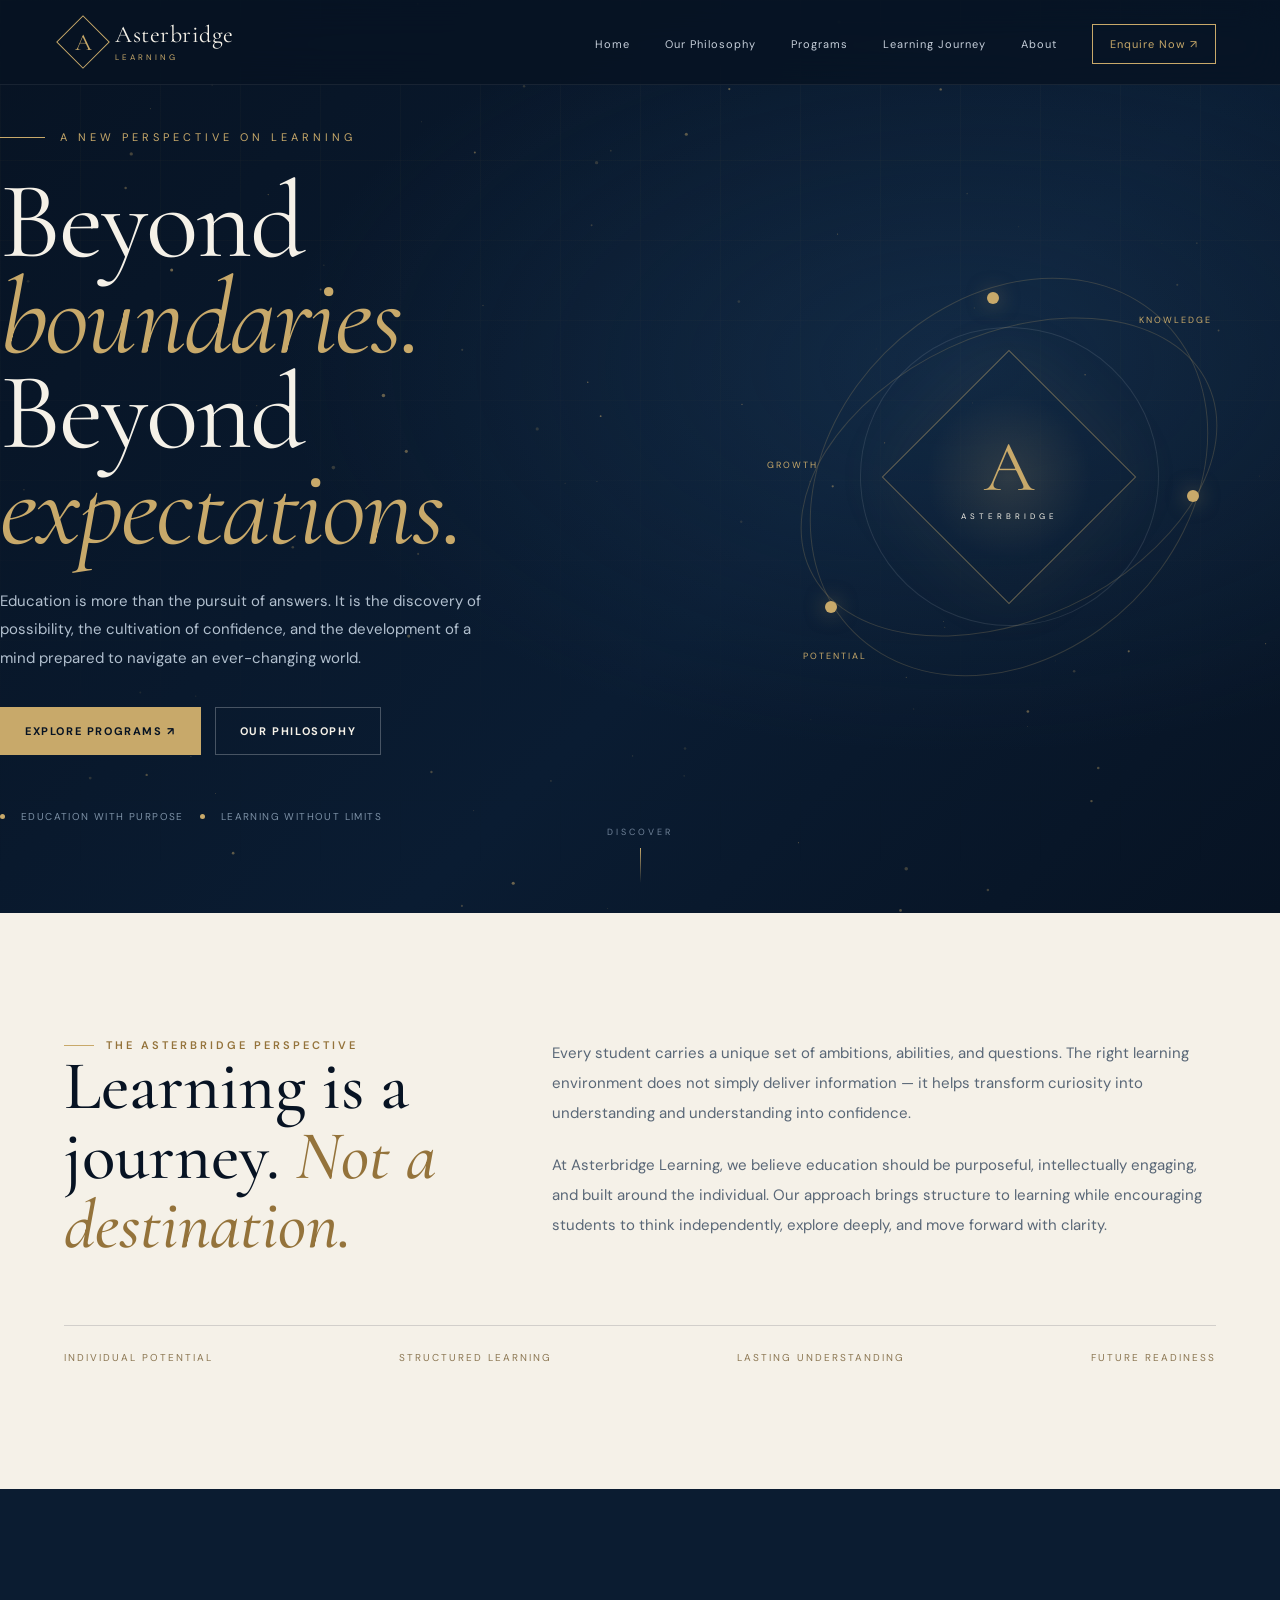
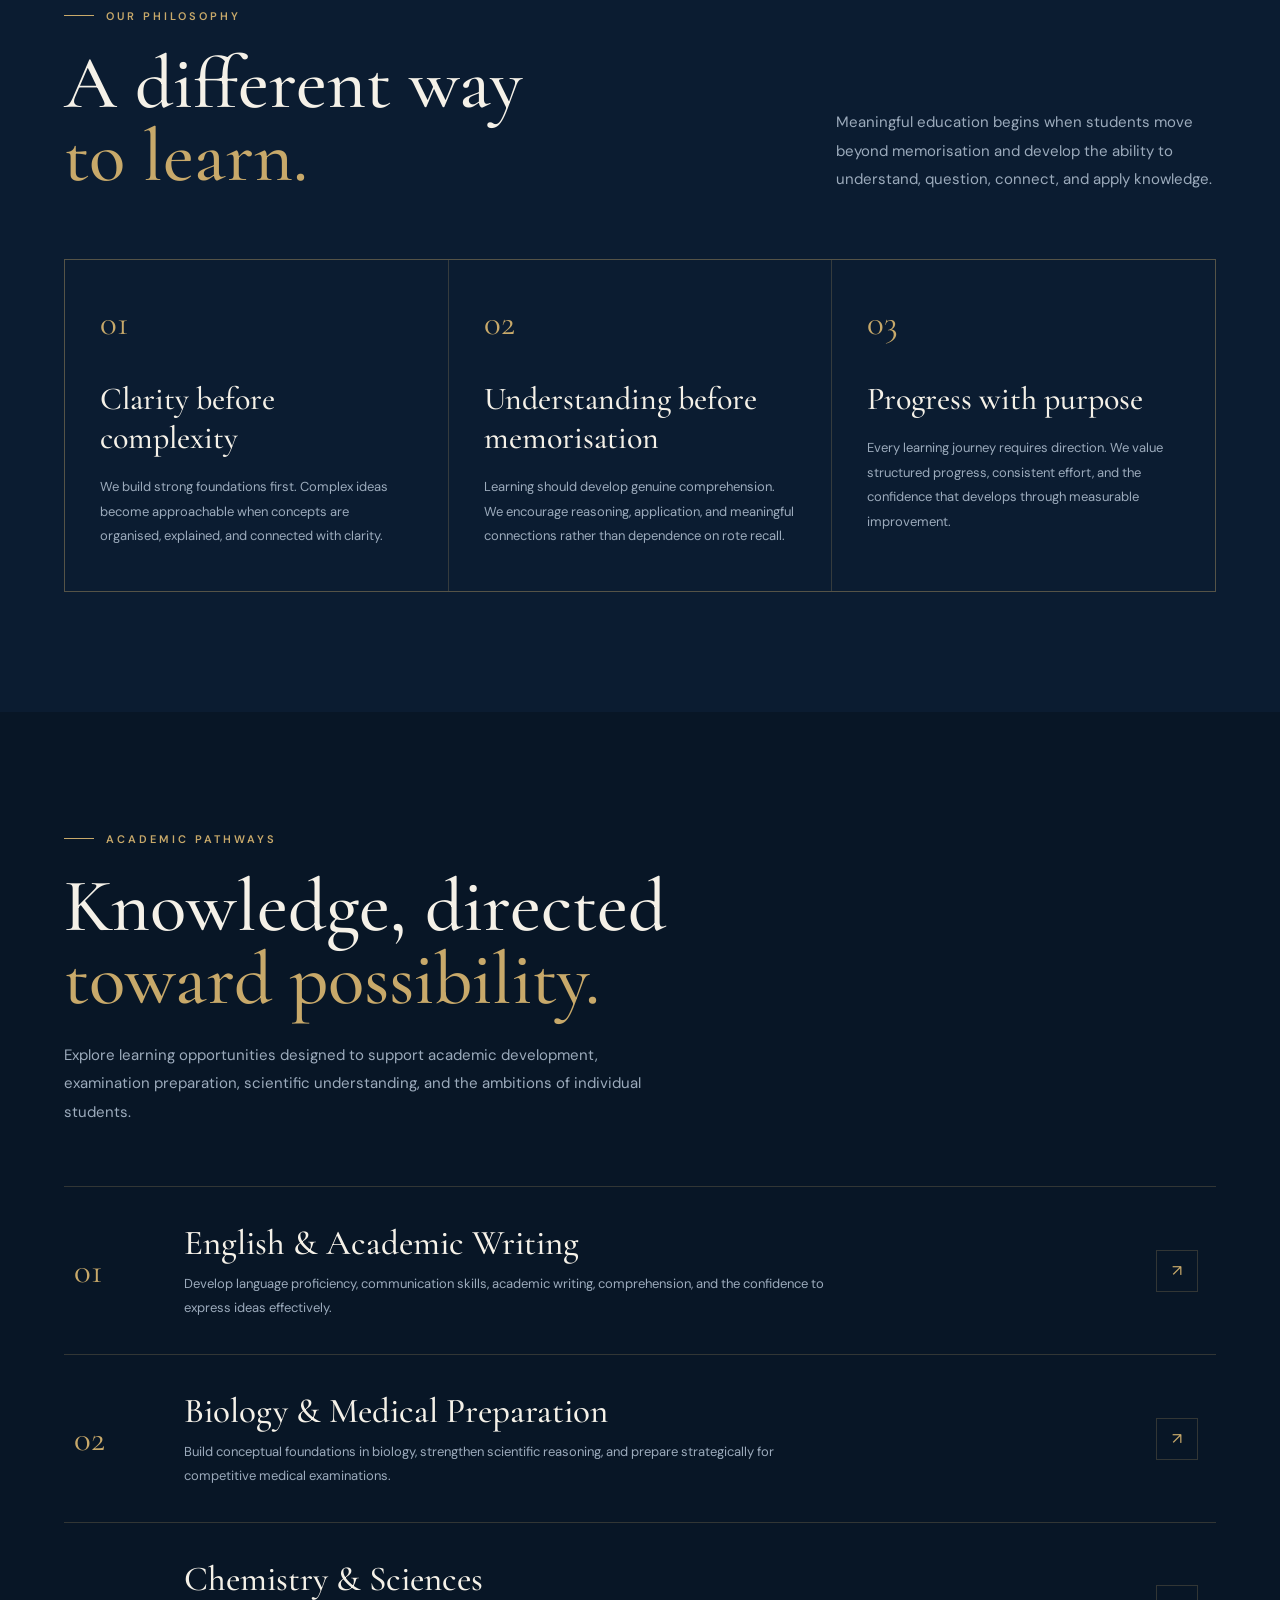
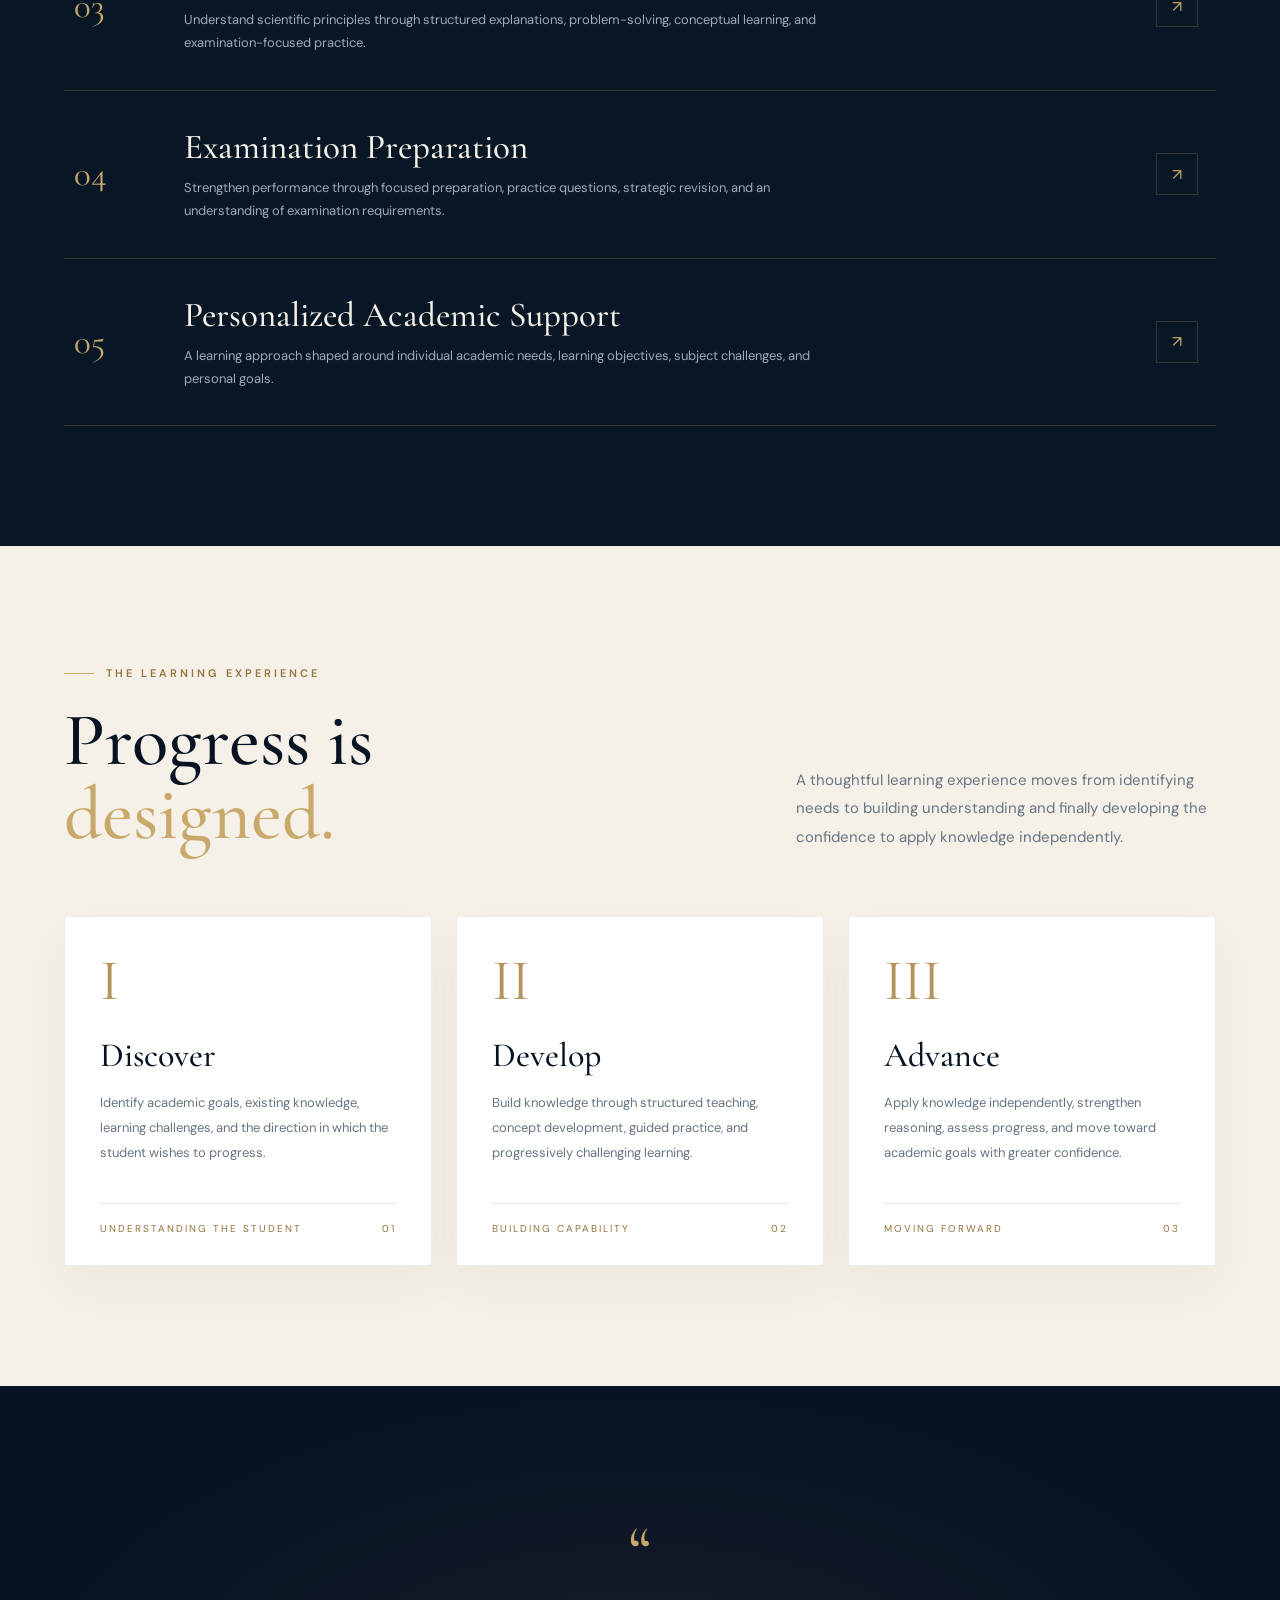
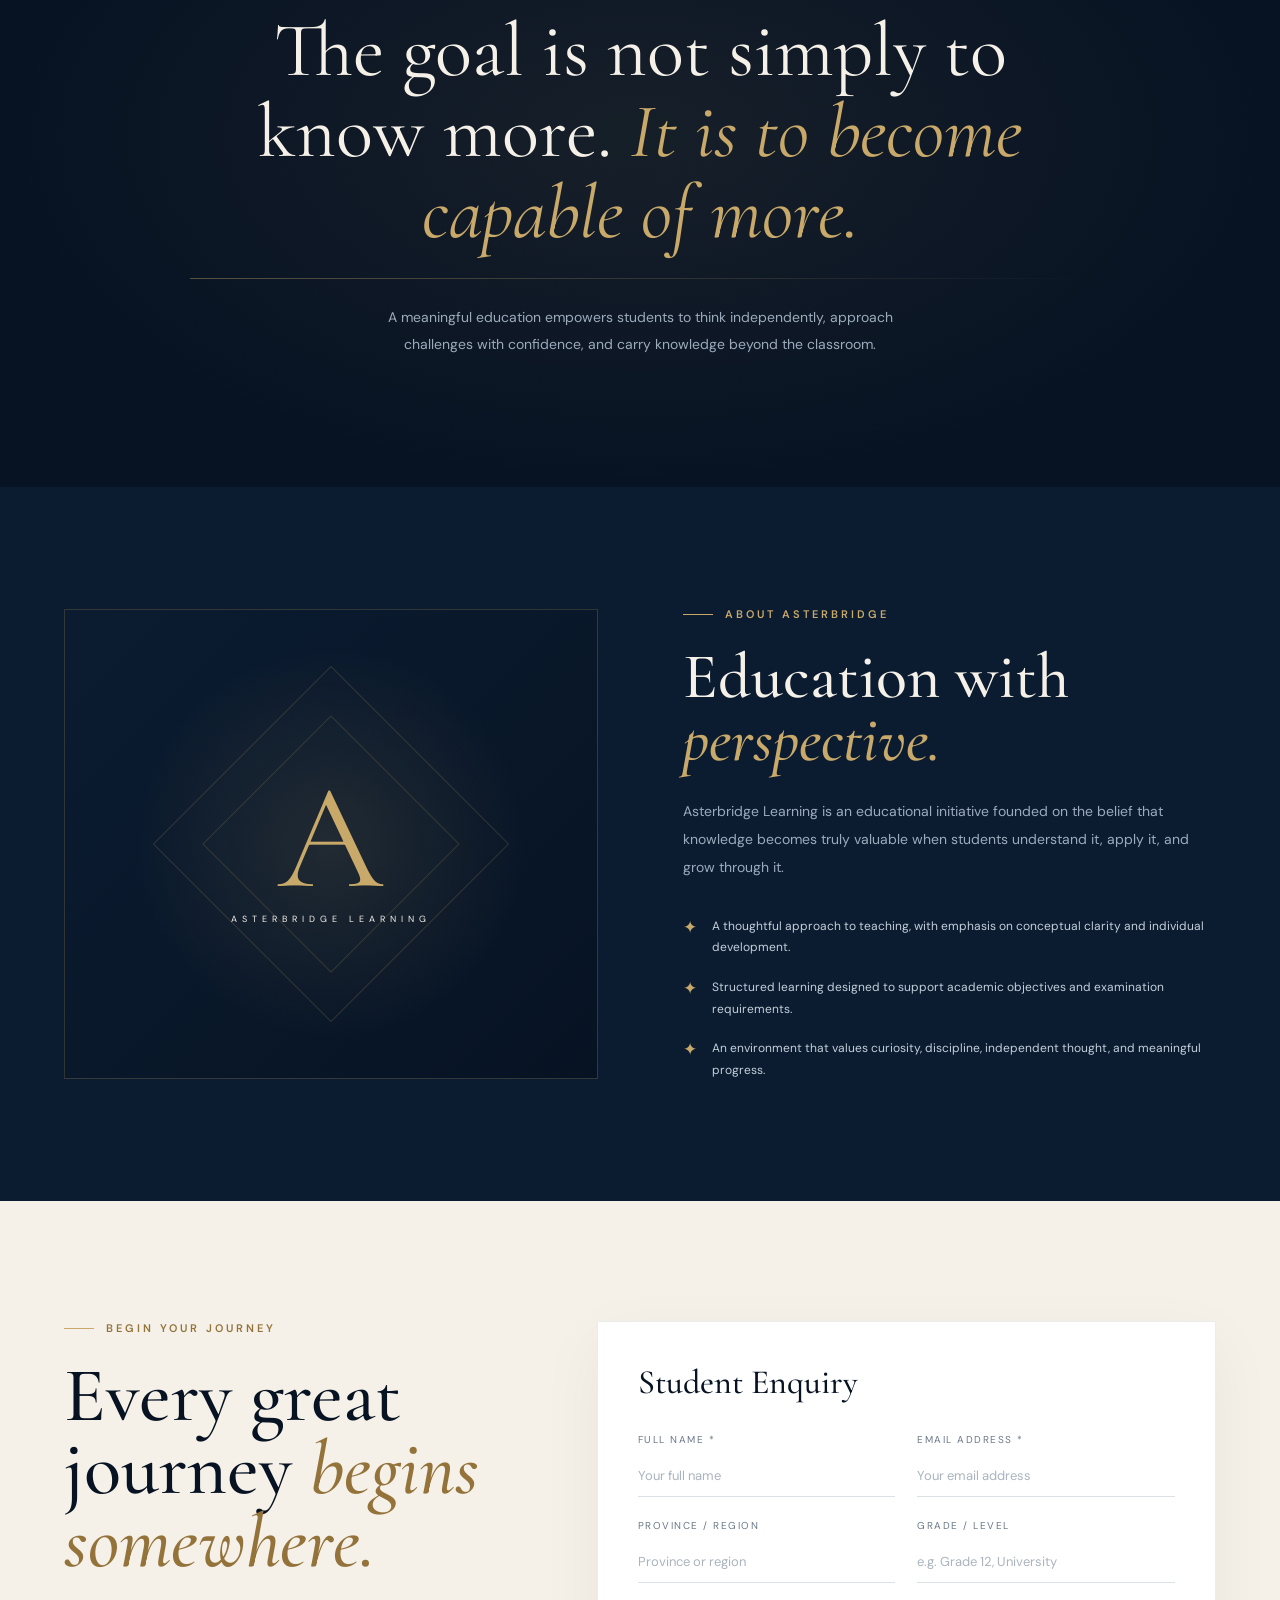
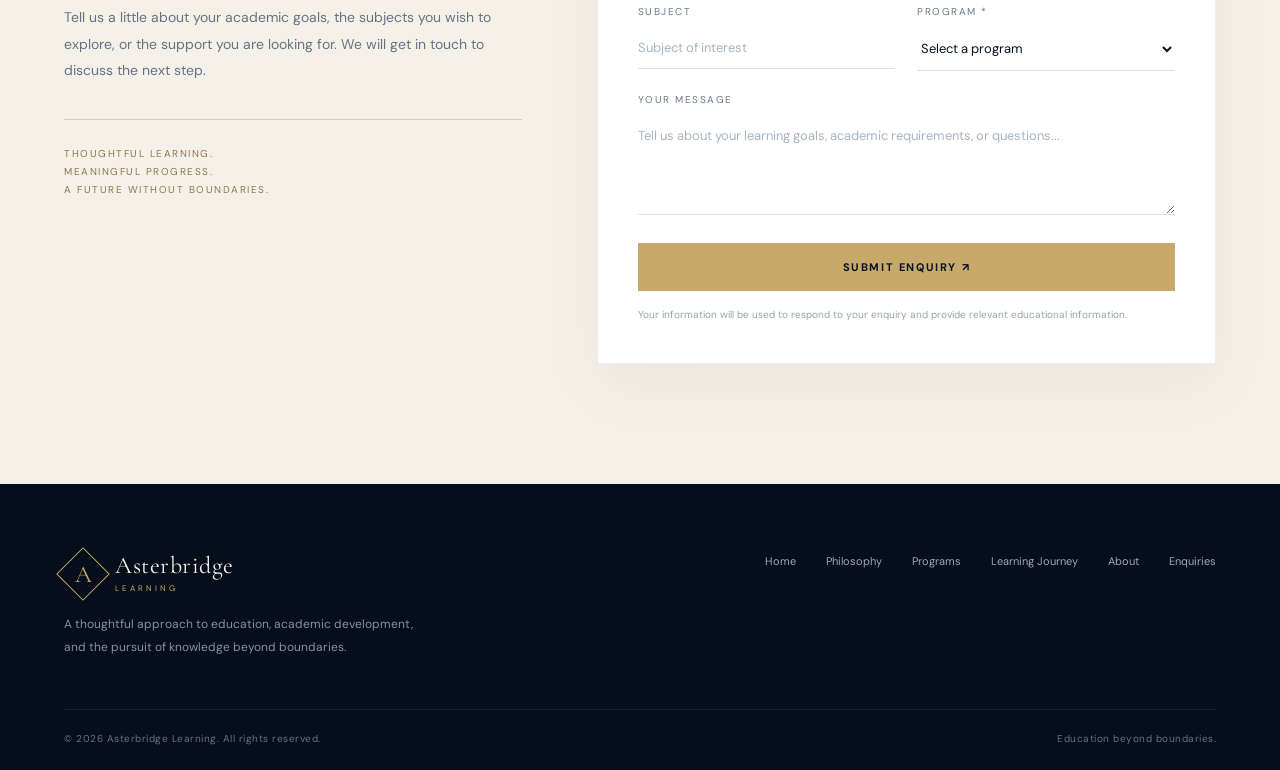
==== commit 5911cfb9: "Update index.html" ====
--- a/index.html
+++ b/index.html
@@ -1,43 +1,2160 @@
-<!doctype html>
-<html lang="en-CA"><head>
-<meta charset="utf-8"><meta name="viewport" content="width=device-width,initial-scale=1">
-<meta name="theme-color" content="#081126"><meta name="description" content="Asterbridge Learning — personalised online tutoring, focused exam preparation and academic support for Canadian students.">
-<title>Asterbridge Learning | Turn weak points into breakthroughs</title>
-<link rel="preconnect" href="https://fonts.googleapis.com"><link rel="preconnect" href="https://fonts.gstatic.com" crossorigin>
-<link href="https://fonts.googleapis.com/css2?family=DM+Sans:wght@400;500;600;700&family=Manrope:wght@400;500;600;700;800&display=swap" rel="stylesheet"><link rel="stylesheet" href="styles.css"><link rel="canonical" href="https://https://asterbridge-learning.pages.dev//"><link rel="icon" href="favicon.svg" type="image/svg+xml"><meta property="og:title" content="Asterbridge Learning | Online tutoring in Canada"><meta property="og:description" content="Focused one-to-one tutoring, exam preparation and learning support for Canadian students."><meta property="og:type" content="website"><meta name="robots" content="index,follow"><script type="application/ld+json">{"@context":"https://schema.org","@type":"EducationalOrganization","name":"Asterbridge Learning","description":"Independent online tutoring and exam preparation for students in Canada","url":"https://https://asterbridge-learning.pages.dev//","offers":{"@type":"Offer","priceCurrency":"CAD"}}</script>
-<script defer src="config.js"></script><script defer src="script.js"></script><meta name="google-site-verification" content="gnFYHQX0etjp97WVEa6a-SQUQabvNKub7yFkwNOro_I" /><body>
-<div class="announcement">CANADA-WIDE ONLINE TUTORING <span>✦</span> YOUR NEXT ACADEMIC BREAKTHROUGH STARTS HERE</div>
-<header><a class="brand" href="#top"><span class="logo">A<span>✦</span></span><span>ASTERBRIDGE<small>LEARNING</small></span></a><button class="menu" aria-label="Menu">☰</button><nav><a href="#classes">Classes</a><a href="#offers">Offers</a><a href="#articles">Study journal</a><a href="#about">Our approach</a><a class="navbtn" href="#register">Register <span>↗</span></a></nav></header>
-<main id="top">
-<section class="hero">
-<div class="hero-text"><div class="eyebrow"><span class="pulse"></span> PERSONALIZED • ONLINE • EXAM-FOCUSED</div><h1>Your weak points<br>are your <em>next wins.</em></h1>
-<p class="lead">Stop revising what you already know. Start mastering what holds you back—with focused tutoring, strategic practice and a plan built around your goals.</p>
-<div class="hero-buttons"><a class="btn primary" href="#register">Find your learning plan <span>↗</span></a><a class="btn outline" href="#classes">Explore classes ↓</a></div>
-<div class="proofline"><div class="avatars">✦　✦　✦</div><span>Personal attention. Purposeful practice. A clearer path forward.</span></div></div>
-<div class="hero-visual"><div class="gridglow"></div><div class="orb"></div><div class="glass main-card"><div class="cardlabel">YOUR STUDY RESET</div><div class="metric">01 <span>→</span></div><h3>Identify the gap.</h3><p>Discover the concepts that need attention.</p><div class="progress"><i></i></div><div class="progress-caption">UNDERSTANDING IN PROGRESS</div></div><div class="floating f1"><span>↗</span> Focus over guesswork</div><div class="floating f2"><span>✦</span> One concept at a time</div><div class="visual-caption">LEARN SMARTER / NOT JUST LONGER</div></div>
-<div class="hero-footer"><span>MATHEMATICS · SCIENCE · ENGLISH · EXAMS</span><span>01 / LEARN WITH INTENTION</span></div></section>
-<section class="ticker"><span>MAKE THE NEXT TEST YOUR TURNING POINT</span><b>✦</b><span>CLARITY BUILDS CONFIDENCE</span><b>✦</b><span>LEARN WITH A PLAN</span></section>
-<section id="classes" class="section"><div class="sectionhead"><div><div class="kicker">CLASSES</div><h2>Find the class that<br><em>fits your goal.</em></h2></div><p>Whether you need ongoing support or a targeted exam sprint, choose the format that makes sense for your learning journey.</p></div>
-<div class="classgrid"><article class="classcard"><div class="class-icon">∑</div><span class="tag">CORE SUBJECTS</span><h3>One-to-one tutoring</h3><p>Individual lessons in Mathematics, Biology, Chemistry, Physics and English. Lessons adapt to your pace, questions and syllabus.</p><ul><li>Personalized lesson focus</li><li>Concept explanations & practice</li><li>Flexible scheduling request</li></ul><a href="#offers" class="textlink">View hourly offer ↗</a></article>
-<article class="classcard featured"><div class="ribbon">POPULAR STUDY RESET</div><div class="class-icon">◎</div><span class="tag">30-DAY PROGRAM</span><h3>30-day assessment & study plan</h3><p>Start with an assessment to identify priority topics, then follow a structured 30-day learning roadmap with guided support.</p><ul><li>Initial skills assessment</li><li>Personalized focus plan</li><li>Progress checkpoints</li></ul><a href="#offers" class="textlink">Explore the 30-day offer ↗</a></article>
-<article class="classcard"><div class="class-icon">⚡</div><span class="tag">INTENSIVE</span><h3>Exam-prep crash course</h3><p>Focused preparation for an upcoming exam with practice, revision priorities and exam-oriented strategies.</p><ul><li>Targeted revision</li><li>Practice & feedback</li><li>Exam strategy</li></ul><a href="#offers" class="textlink">See course details ↗</a></article>
-<article class="classcard"><div class="class-icon">✎</div><span class="tag">CUSTOM SUPPORT</span><h3>Weak-concept coaching</h3><p>Bring the topic, assignment type or concept that is giving you trouble. We work through it together.</p><ul><li>Topic-specific sessions</li><li>Guided problem solving</li><li>Proofreading & writing feedback*</li></ul><a href="#offers" class="textlink">See custom support ↗</a></article></div><p class="smallnote"</p></section>
-<section class="pricing section" id="offers"><div class="sectionhead"><div><div class="kicker">INTRODUCTORY OFFERS</div><h2>Invest in your<br><em>next breakthrough.</em></h2></div><p>Transparent prices in Canadian dollars. Introductory offers are presented as current promotional pricing; availability and schedule are confirmed after enquiry.</p></div>
-<div class="pricegrid"><article class="pricecard"><span class="tag">30-DAY STARTER</span><h3>Assessment + 30-day plan</h3><div class="price"><del>$150</del><strong>$100 <small>CAD</small></strong></div><div class="save">INTRODUCTORY OFFER</div><p>Assessment session, priority concept mapping and a personalized 30-day roadmap to help you focus your effort.</p><a class="btn primary wide" data-register="assessment" href="#register">Register for assessment ↗</a></article>
-<article class="pricecard"><span class="tag">ONE-TO-ONE</span><h3>Exam-oriented tutoring</h3><div class="price"><del>$30</del><strong>$20 <small>CAD / hour</small></strong></div><div class="save">INTRODUCTORY HOURLY RATE</div><p>Individual tutoring shaped around your curriculum, exam goals, learning pace and questions.</p><a class="btn primary wide" data-register="tutoring" href="#register">Register for a class ↗</a></article>
-<article class="pricecard darkprice"><span class="tag">INTENSIVE COURSE</span><h3>30-day exam-prep crash course</h3><div class="price"><strong>$320 <small>CAD</small></strong></div><div class="save">STRUCTURED INTENSIVE</div><p>A concentrated 30-day exam preparation program. Specific schedule and deliverables confirmed before enrollment.</p><a class="btn light wide" data-register="crash" href="#register">Request crash course ↗</a></article>
-<article class="pricecard"><span class="tag">CUSTOM CONCEPTS</span><h3>Weak-concept coaching & proofreading</h3><div class="price"><strong>$25 <small>CAD / hour</small></strong></div><div class="save">FLEXIBLE TOPIC SUPPORT</div><p>Focused one-on-one help with challenging concepts, practice problems or writing feedback.</p><a class="btn primary wide" data-register="custom" href="#register">Request custom support ↗</a></article></div></section>
-<section class="section register-section" id="register"><div class="sectionhead"><div><div class="kicker">REGISTRATION</div><h2>One decision closer<br>to <em>your goal.</em></h2></div><p></p></div><div class="registerpanel"><div><div class="regicon">✦</div><h3>Ready to get started?</h3><p>Use our registration form to tell us your subject, grade, goal and preferred option. For students under 18, a parent or guardian should submit the enquiry.</p><p class="smallnote">Enrollment and schedule are confirmed after a follow-up. Do not submit sensitive personal information.</p></div><div class="regactions"><a class="btn primary wide" data-register="assessment" href="#contact">30-day assessment & plan — $100</a><a class="btn outline dark-outline wide" data-register="tutoring" href="#contact">One-to-one classes — $20/hour</a><a class="btn outline dark-outline wide" data-register="crash" href="#contact">30-day crash course — $320</a><a class="btn outline dark-outline wide" data-register="custom" href="#contact">Custom concepts — $25/hour</a></div></div></section>
-<section class="articles section" id="articles"><div class="sectionhead"><div><div class="kicker">04 / THE STUDY JOURNAL</div><h2>Study smarter.<br><em>Build momentum.</em></h2></div><p>Practical ideas to help students approach learning with intention and confidence.</p></div><div class="articlegrid">
-<article><span class="article-no">01 / STUDY STRATEGY</span><h3>Why rereading isn't the same as remembering</h3><p>Retrieval practice—trying to recall information without looking—helps reveal what you know and what still needs work.</p><details><summary>Read the insight</summary><p>After reviewing a topic, close your notes and explain it from memory. Write down what you recall, check your gaps and repeat. Short recall sessions spaced over time are often more useful than one long rereading session.</p></details></article>
-<article><span class="article-no">02 / EXAM PREPARATION</span><h3>Build an exam plan backwards</h3><p>Start with the test date and break the syllabus into realistic blocks.</p><details><summary>Read the insight</summary><p>List the topics, rank them by difficulty and importance, then schedule practice and review. Reserve time for mixed questions and a final check of recurring errors. A plan should be realistic enough to follow, not impressive enough to abandon.</p></details></article>
-<article><span class="article-no">03 / MATHEMATICS</span><h3>What to do when a maths problem feels impossible</h3><p>Stop guessing the next step. Find the first step you don't understand.</p><details><summary>Read the insight</summary><p>Identify the question's givens, write down what you need to find, and recall the relevant rule. If you're stuck, work through a simpler example. Then return to the original problem and explain each step in your own words.</p></details></article>
-<article><span class="article-no">04 / LEARNING HABITS</span><h3>Turn mistakes into a revision map</h3><p>Every mistake can reveal a pattern worth practicing.</p><details><summary>Read the insight</summary><p>Keep an error log: the question, what went wrong, the correct reasoning and one similar question to retry later. Review this log before the next test. The goal isn't to collect errors—it's to stop repeating them.</p></details></article>
-<article><span class="article-no">05 / FOCUS & ROUTINE</span><h3>A focused 25-minute study sprint</h3><p>Make one session about one clearly defined task.</p><details><summary>Read the insight</summary><p>Choose one goal, remove distractions, work for 25 minutes and take a short break. At the end, note what you completed and what comes next. Adjust the interval if another rhythm works better for you.</p></details></article>
-</div></section>
-<section class="about section" id="about"><div class="aboutbox"><div class="kicker">OUR COMMITMENT</div><h2>Support that starts<br>with <em>your real needs.</em></h2><p>We believe tutoring should help students understand, not simply memorize. Our sessions are designed to be focused, approachable and goal-oriented—without promising instant results or guaranteed grades.</p><div class="aboutpillars"><div><b>01</b><span>Clear explanations</span></div><div><b>02</b><span>Focused practice</span></div><div><b>03</b><span>Progress you can review</span></div></div></div></section>
-<section class="contact section" id="contact"><div class="sectionhead"><div><div class="kicker">CONTACT</div><h2>Let's find your<br><em>starting point.</em></h2></div><p></p></div><div class="contactbox"><div><h3>Ask us a question</h3><p>For a quick enquiry, registration request, course-fit question or schedule enquiry.</p><p class="smallnote"></p></div><form id="contact-form" class="contactform"><label>Name (parent/guardian if student is under 18)<input name="name" required autocomplete="name" placeholder="Name"></label><label>Email<input name="email" type="email" required autocomplete="email" placeholder="Email address"></label><div class="two"><label>Province / territory<select name="province"><option value="">Select</option><option>Alberta</option><option>British Columbia</option><option>Manitoba</option><option>New Brunswick</option><option>Newfoundland and Labrador</option><option>Northwest Territories</option><option>Nova Scotia</option><option>Nunavut</option><option>Ontario</option><option>Prince Edward Island</option><option>Quebec</option><option>Saskatchewan</option><option>Yukon</option></select></label><label>Grade / level<input name="grade" placeholder="e.g. Grade 10"></label></div><label>Subject<select name="subject" required><option value="">Select subject</option><option>Mathematics</option><option>Biology</option><option>Chemistry</option><option>Physics</option><option>English / writing</option><option>SAT / AP</option><option>Multiple subjects</option></select></label><label>Program / request<select name="program" id="program"><option>General enquiry</option><option>30-day assessment and plan — $100</option><option>One-to-one exam-oriented tutoring — $20/hour</option><option>30-day exam-prep crash course — $320</option><option>Custom weak-concept support / proofreading — $25/hour</option></select></label><label>Message<textarea name="message" rows="4" placeholder="What are your goals, topic priorities and preferred schedule?"></textarea></label><button class="btn primary wide" type="submit">Send enquiry ↗</button><p class="smallnote" id="form-status">Please avoid sharing sensitive information. A parent or guardian should submit for students under 18.</p></form></div></section>
-</main>
-<footer><a class="brand" href="#top"><span class="logo">A<span>✦</span></span><span>ASTERBRIDGE<small>LEARNING</small></span></a><p>Clarity changes everything.</p><div class="footlinks"><a href="#classes">Classes</a><a href="#offers">Offers</a><a href="#articles">Articles</a><a href="#contact">Contact</a></div><small>© <span id="year"></span> Asterbridge Learning. Independent online tutoring.  <a href="privacy.html">Privacy</a> · <a href="terms.html">Terms</a></small></footer>
-<div class="popup" id="promo-popup" aria-hidden="true"><button class="close" aria-label="Close">×</button><span class="tag">YOUR NEXT TEST IS A CHANCE TO RESET</span><h2>Don't let a weak topic become your next result.</h2><p>Start by identifying what needs work. Your first step is a focused assessment—not more guesswork.</p><a class="btn primary wide" href="#offers">Explore introductory offers ↗</a><small>Promotional offers subject to availability.</small></div><div class="popup-backdrop" id="popup-backdrop"></div>
-</body></html>
+
+<!DOCTYPE html>
+<html lang="en">
+<head>
+<meta charset="UTF-8">
+<meta name="viewport" content="width=device-width, initial-scale=1.0">
+<meta name="theme-color" content="#071323">
+
+<title>Asterbridge Learning | Education Beyond Boundaries</title>
+<meta name="description" content="Asterbridge Learning offers personalized academic guidance, science education, examination preparation, and structured learning pathways for students.">
+<meta name="robots" content="index, follow">
+
+<link rel="canonical" href="https://asterbridge-learning.pages.dev/">
+
+<link rel="preconnect" href="https://fonts.googleapis.com">
+<link rel="preconnect" href="https://fonts.gstatic.com" crossorigin>
+<link href="https://fonts.googleapis.com/css2?family=DM+Sans:wght@400;500;600;700&family=Cormorant+Garamond:wght@400;500;600;700&display=swap" rel="stylesheet">
+
+<style>
+:root{
+  --navy:#071323;
+  --navy2:#0b1c31;
+  --navy3:#122945;
+  --gold:#c8a96a;
+  --gold2:#e0c58d;
+  --ivory:#f5f1e8;
+  --white:#fff;
+  --muted:#9cabbc;
+  --line:rgba(200,169,106,.22);
+  --serif:"Cormorant Garamond",serif;
+  --sans:"DM Sans",sans-serif;
+}
+
+*{box-sizing:border-box;margin:0;padding:0}
+
+html{
+  scroll-behavior:smooth;
+  scroll-padding-top:90px;
+}
+
+body{
+  background:var(--navy);
+  color:var(--ivory);
+  font-family:var(--sans);
+  overflow-x:hidden;
+}
+
+body.menu-open{overflow:hidden}
+
+a{color:inherit;text-decoration:none}
+
+button,input,select,textarea{font:inherit}
+
+button{cursor:pointer}
+
+.container{
+  width:min(1180px,90%);
+  margin:auto;
+}
+
+.gold{color:var(--gold)}
+
+.section{
+  position:relative;
+  padding:120px 0;
+}
+
+.eyebrow{
+  display:flex;
+  align-items:center;
+  gap:12px;
+  color:var(--gold);
+  text-transform:uppercase;
+  letter-spacing:3px;
+  font-size:11px;
+  font-weight:600;
+}
+
+.eyebrow::before{
+  content:"";
+  width:30px;
+  height:1px;
+  background:var(--gold);
+}
+
+.section-title{
+  font-family:var(--serif);
+  font-weight:500;
+  font-size:clamp(42px,6vw,75px);
+  line-height:.98;
+  margin-top:24px;
+}
+
+.section-description{
+  color:var(--muted);
+  line-height:1.9;
+  font-size:15px;
+  max-width:600px;
+  margin-top:24px;
+}
+
+.gold-line{
+  height:1px;
+  width:100%;
+  background:linear-gradient(90deg,var(--gold),transparent);
+  opacity:.4;
+}
+
+.btn{
+  display:inline-flex;
+  align-items:center;
+  justify-content:center;
+  gap:12px;
+  padding:16px 24px;
+  border:1px solid var(--gold);
+  background:var(--gold);
+  color:var(--navy);
+  text-transform:uppercase;
+  font-size:11px;
+  font-weight:700;
+  letter-spacing:1.6px;
+  transition:.3s;
+}
+
+.btn:hover{
+  background:transparent;
+  color:var(--gold);
+  transform:translateY(-3px);
+}
+
+.btn-outline{
+  background:transparent;
+  color:var(--ivory);
+  border-color:rgba(255,255,255,.25);
+}
+
+.btn-outline:hover{
+  border-color:var(--gold);
+  color:var(--gold);
+}
+
+.reveal{
+  opacity:0;
+  transform:translateY(35px);
+  transition:opacity .8s ease,transform .8s ease;
+}
+
+.reveal.visible{
+  opacity:1;
+  transform:translateY(0);
+}
+
+/* NAVIGATION */
+
+.navbar{
+  position:fixed;
+  inset:0 0 auto 0;
+  z-index:1000;
+  height:85px;
+  display:flex;
+  align-items:center;
+  border-bottom:1px solid rgba(255,255,255,.07);
+  background:rgba(7,19,35,.82);
+  backdrop-filter:blur(18px);
+  transition:.3s;
+}
+
+.navbar.scrolled{
+  height:72px;
+  background:rgba(7,19,35,.97);
+}
+
+.nav-inner{
+  display:flex;
+  align-items:center;
+  justify-content:space-between;
+}
+
+.brand{
+  display:flex;
+  align-items:center;
+  gap:13px;
+}
+
+.brand-symbol{
+  width:38px;
+  height:38px;
+  border:1px solid var(--gold);
+  display:flex;
+  align-items:center;
+  justify-content:center;
+  color:var(--gold);
+  font-family:var(--serif);
+  font-size:24px;
+  transform:rotate(45deg);
+}
+
+.brand-symbol span{transform:rotate(-45deg)}
+
+.brand-text{
+  display:flex;
+  flex-direction:column;
+}
+
+.brand-name{
+  font-family:var(--serif);
+  font-size:24px;
+  letter-spacing:.5px;
+  line-height:1;
+}
+
+.brand-sub{
+  font-size:8px;
+  letter-spacing:3px;
+  text-transform:uppercase;
+  color:var(--gold);
+  margin-top:5px;
+}
+
+.nav-links{
+  display:flex;
+  align-items:center;
+  gap:35px;
+  list-style:none;
+}
+
+.nav-links a{
+  color:#c6cfda;
+  font-size:11px;
+  letter-spacing:1px;
+  transition:.3s;
+}
+
+.nav-links a:hover{color:var(--gold)}
+
+.nav-links .nav-cta{
+  color:var(--gold);
+  border:1px solid var(--gold);
+  padding:12px 17px;
+}
+
+.menu-btn{
+  display:none;
+  background:none;
+  border:0;
+  color:var(--ivory);
+  font-size:25px;
+}
+
+/* HERO */
+
+.hero{
+  min-height:100vh;
+  position:relative;
+  display:flex;
+  align-items:center;
+  overflow:hidden;
+  padding:130px 0 90px;
+  background:
+    radial-gradient(ellipse at 75% 40%,rgba(34,69,105,.35),transparent 50%),
+    linear-gradient(135deg,#071323 0%,#0a1c32 60%,#071323 100%);
+}
+
+#particles{
+  position:absolute;
+  inset:0;
+  width:100%;
+  height:100%;
+  pointer-events:none;
+}
+
+.hero-grid{
+  position:absolute;
+  inset:0;
+  background-image:
+    linear-gradient(rgba(200,169,106,.035) 1px,transparent 1px),
+    linear-gradient(90deg,rgba(200,169,106,.035) 1px,transparent 1px);
+  background-size:80px 80px;
+  mask-image:linear-gradient(to bottom,black,transparent);
+}
+
+.hero-content{
+  position:relative;
+  z-index:2;
+  width:100%;
+  display:grid;
+  grid-template-columns:1.12fr .88fr;
+  align-items:center;
+  gap:50px;
+}
+
+.hero-text{max-width:720px}
+
+.hero-kicker{
+  color:var(--gold);
+  text-transform:uppercase;
+  font-size:11px;
+  letter-spacing:4px;
+  display:flex;
+  align-items:center;
+  gap:15px;
+  margin-bottom:30px;
+}
+
+.hero-kicker:before{
+  content:"";
+  width:45px;
+  height:1px;
+  background:var(--gold);
+}
+
+.hero h1{
+  font-family:var(--serif);
+  font-weight:400;
+  font-size:clamp(65px,8.5vw,115px);
+  line-height:.88;
+  letter-spacing:-2px;
+}
+
+.hero h1 span{
+  display:block;
+  color:var(--gold);
+  font-style:italic;
+}
+
+.hero-description{
+  color:#b2c0cf;
+  max-width:490px;
+  font-size:15px;
+  line-height:1.9;
+  margin:30px 0 35px;
+}
+
+.hero-buttons{
+  display:flex;
+  flex-wrap:wrap;
+  gap:14px;
+}
+
+.hero-footnote{
+  margin-top:55px;
+  display:flex;
+  align-items:center;
+  gap:16px;
+  color:#7d91a6;
+  font-size:10px;
+  letter-spacing:1.4px;
+  text-transform:uppercase;
+}
+
+.hero-footnote .dot{
+  width:5px;
+  height:5px;
+  border-radius:50%;
+  background:var(--gold);
+}
+
+/* ORBIT */
+
+.hero-visual{
+  display:flex;
+  align-items:center;
+  justify-content:center;
+  min-height:480px;
+  perspective:1000px;
+}
+
+.orbit-scene{
+  width:min(440px,100%);
+  aspect-ratio:1;
+  position:relative;
+  display:flex;
+  align-items:center;
+  justify-content:center;
+}
+
+.orbit{
+  position:absolute;
+  border:1px solid rgba(200,169,106,.22);
+  border-radius:50%;
+  transform:rotate(-25deg);
+}
+
+.orbit-one{width:100%;height:65%}
+.orbit-two{width:80%;height:100%;transform:rotate(45deg)}
+.orbit-three{width:68%;height:68%;border-color:rgba(255,255,255,.1)}
+
+.orbit-center{
+  width:180px;
+  height:180px;
+  border:1px solid rgba(200,169,106,.45);
+  background:radial-gradient(circle,rgba(200,169,106,.16),rgba(10,28,49,.1) 65%);
+  display:flex;
+  flex-direction:column;
+  align-items:center;
+  justify-content:center;
+  transform:rotate(45deg);
+  box-shadow:0 0 70px rgba(200,169,106,.08);
+}
+
+.orbit-center-inner{transform:rotate(-45deg);text-align:center}
+
+.orbit-center .monogram{
+  font-family:var(--serif);
+  color:var(--gold);
+  font-size:72px;
+  line-height:1;
+}
+
+.orbit-center small{
+  font-size:8px;
+  letter-spacing:4px;
+  color:var(--ivory);
+  text-transform:uppercase;
+}
+
+.orbit-node{
+  position:absolute;
+  width:12px;
+  height:12px;
+  border-radius:50%;
+  background:var(--gold);
+  box-shadow:0 0 20px rgba(200,169,106,.5);
+}
+
+.node-one{top:8%;left:45%}
+.node-two{right:7%;top:53%}
+.node-three{left:8%;bottom:19%}
+
+.orbit-label{
+  position:absolute;
+  color:var(--gold);
+  font-size:9px;
+  letter-spacing:2px;
+  text-transform:uppercase;
+  white-space:nowrap;
+}
+
+.label-one{top:13%;right:4%}
+.label-two{bottom:8%;left:3%}
+.label-three{top:46%;left:-5%}
+
+.scroll-indicator{
+  position:absolute;
+  bottom:30px;
+  left:50%;
+  transform:translateX(-50%);
+  display:flex;
+  align-items:center;
+  flex-direction:column;
+  gap:10px;
+  color:#718399;
+  text-transform:uppercase;
+  font-size:9px;
+  letter-spacing:3px;
+}
+
+.scroll-indicator:after{
+  content:"";
+  height:35px;
+  width:1px;
+  background:linear-gradient(var(--gold),transparent);
+}
+
+/* INTRO */
+
+.intro{
+  background:var(--ivory);
+  color:var(--navy);
+  padding:125px 0;
+}
+
+.intro-grid{
+  display:grid;
+  grid-template-columns:.75fr 1.25fr;
+  gap:90px;
+  align-items:start;
+}
+
+.intro .eyebrow{color:#94733b}
+
+.intro h2{
+  font-family:var(--serif);
+  font-weight:500;
+  font-size:clamp(43px,5.4vw,72px);
+  line-height:1;
+}
+
+.intro h2 span{
+  color:#94733b;
+  font-style:italic;
+}
+
+.intro-text{
+  color:#596777;
+  font-size:15px;
+  line-height:2;
+}
+
+.intro-text p+p{margin-top:22px}
+
+.intro-bottom{
+  display:flex;
+  justify-content:space-between;
+  align-items:center;
+  border-top:1px solid rgba(7,19,35,.15);
+  margin-top:65px;
+  padding-top:25px;
+  gap:20px;
+}
+
+.intro-bottom span{
+  color:#8b7652;
+  font-size:10px;
+  letter-spacing:2px;
+  text-transform:uppercase;
+}
+
+/* PHILOSOPHY */
+
+.philosophy{
+  background:var(--navy2);
+  overflow:hidden;
+}
+
+.philosophy-heading{
+  display:flex;
+  justify-content:space-between;
+  align-items:end;
+  gap:30px;
+  margin-bottom:65px;
+}
+
+.philosophy-heading .section-description{max-width:380px}
+
+.philosophy-grid{
+  display:grid;
+  grid-template-columns:repeat(3,1fr);
+  gap:1px;
+  background:var(--line);
+  border:1px solid var(--line);
+}
+
+.philosophy-card{
+  background:var(--navy2);
+  padding:42px 35px;
+  min-height:300px;
+  transition:.4s;
+}
+
+.philosophy-card:hover{
+  background:#10243c;
+}
+
+.card-number{
+  color:var(--gold);
+  font-family:var(--serif);
+  font-size:35px;
+}
+
+.philosophy-card h3{
+  font-family:var(--serif);
+  font-size:32px;
+  font-weight:500;
+  margin:35px 0 18px;
+}
+
+.philosophy-card p{
+  color:var(--muted);
+  font-size:13px;
+  line-height:1.9;
+}
+
+/* PROGRAMS */
+
+.programs{
+  background:#081626;
+}
+
+.program-heading{
+  margin-bottom:60px;
+}
+
+.program-list{
+  border-top:1px solid var(--line);
+}
+
+.program-item{
+  display:grid;
+  grid-template-columns:80px 1fr 50px;
+  gap:30px;
+  align-items:center;
+  padding:35px 10px;
+  border-bottom:1px solid var(--line);
+  transition:.35s;
+}
+
+.program-item:hover{
+  padding-left:22px;
+  background:rgba(200,169,106,.035);
+}
+
+.program-index{
+  font-family:var(--serif);
+  color:var(--gold);
+  font-size:35px;
+}
+
+.program-item h3{
+  font-family:var(--serif);
+  font-weight:500;
+  font-size:35px;
+}
+
+.program-item p{
+  color:var(--muted);
+  font-size:13px;
+  line-height:1.8;
+  max-width:650px;
+  margin-top:8px;
+}
+
+.program-arrow{
+  width:42px;
+  height:42px;
+  border:1px solid var(--line);
+  display:flex;
+  align-items:center;
+  justify-content:center;
+  color:var(--gold);
+  transition:.3s;
+}
+
+.program-item:hover .program-arrow{
+  background:var(--gold);
+  color:var(--navy);
+}
+
+/* JOURNEY */
+
+.journey{
+  background:var(--ivory);
+  color:var(--navy);
+}
+
+.journey .eyebrow{color:#94743d}
+
+.journey-top{
+  display:flex;
+  justify-content:space-between;
+  gap:40px;
+  align-items:end;
+  margin-bottom:65px;
+}
+
+.journey-top .section-description{max-width:420px;color:#687583}
+
+.journey-grid{
+  display:grid;
+  grid-template-columns:repeat(3,1fr);
+  gap:24px;
+}
+
+.journey-card{
+  min-height:350px;
+  padding:35px;
+  position:relative;
+  background:#fff;
+  border:1px solid rgba(7,19,35,.08);
+  box-shadow:0 20px 50px rgba(7,19,35,.04);
+  transform-style:preserve-3d;
+  transition:transform .2s ease,box-shadow .3s;
+}
+
+.journey-card:hover{
+  box-shadow:0 25px 60px rgba(7,19,35,.1);
+}
+
+.journey-card .card-symbol{
+  font-family:var(--serif);
+  font-size:58px;
+  color:#b4945a;
+  line-height:1;
+}
+
+.journey-card h3{
+  font-family:var(--serif);
+  font-size:34px;
+  font-weight:500;
+  margin:25px 0 15px;
+}
+
+.journey-card p{
+  color:#687583;
+  font-size:13px;
+  line-height:1.9;
+}
+
+.journey-card .card-footer{
+  position:absolute;
+  bottom:30px;
+  left:35px;
+  right:35px;
+  display:flex;
+  justify-content:space-between;
+  align-items:center;
+  border-top:1px solid rgba(7,19,35,.1);
+  padding-top:18px;
+  font-size:10px;
+  color:#94733b;
+  text-transform:uppercase;
+  letter-spacing:2px;
+}
+
+/* STATEMENT */
+
+.statement{
+  padding:130px 0;
+  background:
+    radial-gradient(ellipse at center,rgba(200,169,106,.08),transparent 70%),
+    var(--navy);
+  text-align:center;
+}
+
+.statement-inner{max-width:900px;margin:auto}
+
+.statement-mark{
+  font-family:var(--serif);
+  font-size:70px;
+  color:var(--gold);
+  line-height:1;
+}
+
+.statement h2{
+  font-family:var(--serif);
+  font-size:clamp(45px,6vw,82px);
+  font-weight:400;
+  line-height:1.05;
+  margin:25px 0;
+}
+
+.statement h2 span{
+  color:var(--gold);
+  font-style:italic;
+}
+
+.statement p{
+  color:var(--muted);
+  line-height:1.9;
+  max-width:550px;
+  margin:25px auto 0;
+  font-size:14px;
+}
+
+/* ABOUT */
+
+.about{
+  background:var(--navy2);
+}
+
+.about-grid{
+  display:grid;
+  grid-template-columns:1fr 1fr;
+  gap:85px;
+  align-items:center;
+}
+
+.about-visual{
+  min-height:470px;
+  position:relative;
+  display:flex;
+  align-items:center;
+  justify-content:center;
+  background:
+    radial-gradient(circle at center,rgba(200,169,106,.13),transparent 55%),
+    linear-gradient(135deg,#0b1c31,#071323);
+  border:1px solid var(--line);
+  overflow:hidden;
+}
+
+.about-visual:before,
+.about-visual:after{
+  content:"";
+  position:absolute;
+  border:1px solid rgba(200,169,106,.18);
+  transform:rotate(45deg);
+}
+
+.about-visual:before{width:250px;height:250px}
+.about-visual:after{width:180px;height:180px}
+
+.about-logo{
+  position:relative;
+  z-index:2;
+  text-align:center;
+}
+
+.about-logo .big-letter{
+  font-family:var(--serif);
+  font-size:150px;
+  line-height:1;
+  color:var(--gold);
+  font-weight:400;
+}
+
+.about-logo p{
+  font-size:9px;
+  letter-spacing:5px;
+  color:var(--ivory);
+  text-transform:uppercase;
+}
+
+.about-copy h2{
+  font-family:var(--serif);
+  font-size:clamp(45px,5vw,67px);
+  line-height:.98;
+  font-weight:500;
+  margin:25px 0;
+}
+
+.about-copy h2 span{
+  color:var(--gold);
+  font-style:italic;
+}
+
+.about-copy>p{
+  color:var(--muted);
+  font-size:14px;
+  line-height:2;
+}
+
+.about-points{
+  margin-top:35px;
+  display:grid;
+  gap:18px;
+}
+
+.about-point{
+  display:flex;
+  gap:15px;
+  align-items:start;
+}
+
+.about-point .point{
+  color:var(--gold);
+  font-size:17px;
+}
+
+.about-point p{
+  color:#c4cfda;
+  font-size:12px;
+  line-height:1.8;
+}
+
+/* CONTACT */
+
+.contact{
+  background:var(--ivory);
+  color:var(--navy);
+}
+
+.contact-grid{
+  display:grid;
+  grid-template-columns:.85fr 1.15fr;
+  gap:75px;
+}
+
+.contact .eyebrow{color:#94733b}
+
+.contact-copy h2{
+  font-family:var(--serif);
+  font-size:clamp(50px,6vw,78px);
+  line-height:.95;
+  font-weight:500;
+  margin:25px 0;
+}
+
+.contact-copy h2 span{
+  color:#94733b;
+  font-style:italic;
+}
+
+.contact-copy>p{
+  color:#657384;
+  font-size:14px;
+  line-height:1.9;
+}
+
+.contact-note{
+  margin-top:35px;
+  padding-top:25px;
+  border-top:1px solid rgba(7,19,35,.15);
+  color:#8c7650;
+  font-size:10px;
+  letter-spacing:1.5px;
+  line-height:1.8;
+  text-transform:uppercase;
+}
+
+.contact-form{
+  padding:40px;
+  background:white;
+  border:1px solid rgba(7,19,35,.08);
+  box-shadow:0 20px 60px rgba(7,19,35,.05);
+}
+
+.form-heading{
+  font-family:var(--serif);
+  font-size:34px;
+  font-weight:500;
+  margin-bottom:30px;
+}
+
+.form-grid{
+  display:grid;
+  grid-template-columns:1fr 1fr;
+  gap:22px;
+}
+
+.form-field{
+  display:flex;
+  flex-direction:column;
+  gap:9px;
+}
+
+.form-field.full{grid-column:1/-1}
+
+.form-field label{
+  color:#697888;
+  font-size:10px;
+  letter-spacing:1.5px;
+  text-transform:uppercase;
+}
+
+.form-field input,
+.form-field select,
+.form-field textarea{
+  width:100%;
+  border:0;
+  border-bottom:1px solid #dce1e6;
+  background:transparent;
+  padding:12px 0;
+  color:var(--navy);
+  border-radius:0;
+  outline:none;
+  font-size:13px;
+}
+
+.form-field input:focus,
+.form-field select:focus,
+.form-field textarea:focus{
+  border-color:#a88951;
+}
+
+.form-field select{cursor:pointer}
+
+.form-field select option{background:white;color:var(--navy)}
+
+.form-field textarea{
+  min-height:100px;
+  resize:vertical;
+}
+
+.form-field input::placeholder,
+.form-field textarea::placeholder{
+  color:#aab4be;
+}
+
+.form-submit{
+  margin-top:28px;
+  width:100%;
+}
+
+.form-message{
+  font-size:12px;
+  margin-top:15px;
+  line-height:1.6;
+  display:none;
+}
+
+.form-message.show{display:block}
+
+.form-message.success{color:#287c55}
+.form-message.error{color:#b54545}
+
+.form-privacy{
+  font-size:10px;
+  color:#97a2ae;
+  line-height:1.7;
+  margin-top:15px;
+}
+
+/* FOOTER */
+
+.footer{
+  background:#050e1a;
+  padding:70px 0 25px;
+}
+
+.footer-top{
+  display:flex;
+  justify-content:space-between;
+  gap:50px;
+  align-items:start;
+  padding-bottom:50px;
+}
+
+.footer-description{
+  color:#8292a5;
+  font-size:12px;
+  line-height:1.9;
+  max-width:350px;
+  margin-top:20px;
+}
+
+.footer-links{
+  display:flex;
+  flex-wrap:wrap;
+  gap:30px;
+}
+
+.footer-links a{
+  color:#9ba9b8;
+  font-size:11px;
+  transition:.3s;
+}
+
+.footer-links a:hover{color:var(--gold)}
+
+.footer-bottom{
+  border-top:1px solid rgba(255,255,255,.08);
+  padding-top:22px;
+  display:flex;
+  justify-content:space-between;
+  gap:20px;
+  color:#657487;
+  font-size:10px;
+  letter-spacing:.5px;
+}
+
+/* BACK TO TOP */
+
+.back-top{
+  position:fixed;
+  bottom:25px;
+  right:25px;
+  z-index:500;
+  width:44px;
+  height:44px;
+  background:var(--gold);
+  color:var(--navy);
+  border:0;
+  display:flex;
+  align-items:center;
+  justify-content:center;
+  font-size:18px;
+  opacity:0;
+  visibility:hidden;
+  transition:.3s;
+}
+
+.back-top.visible{
+  opacity:1;
+  visibility:visible;
+}
+
+.back-top:hover{transform:translateY(-4px)}
+
+/* RESPONSIVE */
+
+@media(max-width:1000px){
+
+  .hero-content{
+    grid-template-columns:1fr;
+    gap:20px;
+  }
+
+  .hero-text{max-width:750px}
+
+  .hero-visual{
+    min-height:350px;
+    max-width:480px;
+    margin:0 auto;
+  }
+
+  .hero{padding-bottom:110px}
+
+  .intro-grid{gap:45px}
+
+  .philosophy-card{padding:30px 25px}
+
+  .journey-grid{gap:15px}
+
+  .journey-card{padding:28px}
+
+  .journey-card .card-footer{
+    left:28px;
+    right:28px;
+  }
+
+  .about-grid{gap:45px}
+
+  .contact-grid{gap:40px}
+}
+
+@media(max-width:760px){
+
+  .section{padding:85px 0}
+
+  .navbar{height:72px}
+
+  .brand-name{font-size:21px}
+
+  .menu-btn{display:block;z-index:1002}
+
+  .nav-links{
+    position:fixed;
+    inset:0;
+    height:100vh;
+    background:rgba(5,14,26,.98);
+    flex-direction:column;
+    justify-content:center;
+    gap:32px;
+    transform:translateX(100%);
+    transition:transform .4s ease;
+    z-index:1001;
+  }
+
+  .nav-links.open{transform:translateX(0)}
+
+  .nav-links a{font-size:14px}
+
+  .hero{
+    min-height:auto;
+    padding:130px 0 95px;
+  }
+
+  .hero h1{font-size:clamp(63px,15vw,95px)}
+
+  .hero-content{gap:0}
+
+  .hero-visual{min-height:320px}
+
+  .orbit-label{font-size:8px}
+
+  .orbit-scene{max-width:340px}
+
+  .orbit-center{width:135px;height:135px}
+
+  .orbit-center .monogram{font-size:58px}
+
+  .scroll-indicator{bottom:15px}
+
+  .intro-grid{grid-template-columns:1fr;gap:30px}
+
+  .intro-bottom{
+    margin-top:45px;
+    flex-wrap:wrap;
+  }
+
+  .philosophy-heading,
+  .journey-top{
+    display:block;
+  }
+
+  .philosophy-heading .section-description,
+  .journey-top .section-description{
+    margin-top:20px;
+  }
+
+  .philosophy-grid{grid-template-columns:1fr}
+
+  .philosophy-card{min-height:auto;padding:35px}
+
+  .philosophy-card h3{margin:20px 0 12px}
+
+  .program-item{
+    grid-template-columns:45px 1fr 38px;
+    gap:12px;
+    padding:25px 5px;
+  }
+
+  .program-index{font-size:25px}
+
+  .program-item h3{font-size:27px}
+
+  .program-item p{font-size:12px}
+
+  .program-arrow{width:34px;height:34px}
+
+  .journey-grid{grid-template-columns:1fr}
+
+  .journey-card{min-height:300px}
+
+  .statement{padding:100px 0}
+
+  .about-grid{grid-template-columns:1fr}
+
+  .about-visual{min-height:330px}
+
+  .about-logo .big-letter{font-size:115px}
+
+  .contact-grid{grid-template-columns:1fr}
+
+  .contact-form{padding:28px 22px}
+
+  .form-grid{grid-template-columns:1fr}
+
+  .form-field.full{grid-column:auto}
+
+  .footer-top{
+    flex-direction:column;
+    gap:35px;
+  }
+
+  .footer-links{gap:20px}
+
+  .footer-bottom{
+    flex-direction:column;
+    gap:10px;
+  }
+}
+
+@media(max-width:400px){
+
+  .hero-buttons .btn{width:100%}
+
+  .hero-footnote{font-size:8px}
+
+  .brand-sub{letter-spacing:2px}
+
+  .form-heading{font-size:29px}
+}
+
+@media(prefers-reduced-motion:reduce){
+
+  html{scroll-behavior:auto}
+
+  *,*::before,*::after{
+    animation-duration:.01ms!important;
+    transition-duration:.01ms!important;
+  }
+
+  .reveal{
+    opacity:1;
+    transform:none;
+  }
+}
+</style>
+</head>
+
+<body>
+
+<!-- NAVIGATION -->
+
+<nav class="navbar" id="navbar">
+  <div class="container nav-inner">
+
+    <a href="#home" class="brand">
+      <div class="brand-symbol"><span>A</span></div>
+      <div class="brand-text">
+        <div class="brand-name">Asterbridge</div>
+        <div class="brand-sub">Learning</div>
+      </div>
+    </a>
+
+    <button class="menu-btn" id="menuBtn" aria-label="Toggle navigation" aria-expanded="false">☰</button>
+
+    <ul class="nav-links" id="navLinks">
+      <li><a href="#home">Home</a></li>
+      <li><a href="#philosophy">Our Philosophy</a></li>
+      <li><a href="#programs">Programs</a></li>
+      <li><a href="#journey">Learning Journey</a></li>
+      <li><a href="#about">About</a></li>
+      <li><a href="#contact" class="nav-cta">Enquire Now ↗</a></li>
+    </ul>
+
+  </div>
+</nav>
+
+<!-- HERO -->
+
+<section class="hero" id="home">
+
+  <canvas id="particles"></canvas>
+  <div class="hero-grid"></div>
+
+  <div class="container hero-content">
+
+    <div class="hero-text">
+
+      <div class="hero-kicker">A new perspective on learning</div>
+
+      <h1>
+        Beyond
+        <span>boundaries.</span>
+        Beyond
+        <span>expectations.</span>
+      </h1>
+
+      <p class="hero-description">
+        Education is more than the pursuit of answers.
+        It is the discovery of possibility, the cultivation of
+        confidence, and the development of a mind prepared
+        to navigate an ever-changing world.
+      </p>
+
+      <div class="hero-buttons">
+        <a href="#programs" class="btn">Explore Programs ↗</a>
+        <a href="#philosophy" class="btn btn-outline">Our Philosophy</a>
+      </div>
+
+      <div class="hero-footnote">
+        <span class="dot"></span>
+        Education with purpose
+        <span class="dot"></span>
+        Learning without limits
+      </div>
+
+    </div>
+
+    <div class="hero-visual">
+      <div class="orbit-scene">
+
+        <div class="orbit orbit-one"></div>
+        <div class="orbit orbit-two"></div>
+        <div class="orbit orbit-three"></div>
+
+        <div class="orbit-center">
+          <div class="orbit-center-inner">
+            <div class="monogram">A</div>
+            <small>Asterbridge</small>
+          </div>
+        </div>
+
+        <div class="orbit-node node-one"></div>
+        <div class="orbit-node node-two"></div>
+        <div class="orbit-node node-three"></div>
+
+        <div class="orbit-label label-one">Knowledge</div>
+        <div class="orbit-label label-two">Potential</div>
+        <div class="orbit-label label-three">Growth</div>
+
+      </div>
+    </div>
+
+  </div>
+
+  <div class="scroll-indicator">Discover</div>
+
+</section>
+
+<!-- INTRO -->
+
+<section class="section intro" id="intro">
+
+  <div class="container">
+
+    <div class="intro-grid">
+
+      <div class="reveal">
+        <div class="eyebrow">The Asterbridge perspective</div>
+
+        <h2>
+          Learning is a journey.
+          <span>Not a destination.</span>
+        </h2>
+      </div>
+
+      <div class="intro-text reveal">
+        <p>
+          Every student carries a unique set of ambitions, abilities,
+          and questions. The right learning environment does not simply
+          deliver information — it helps transform curiosity into
+          understanding and understanding into confidence.
+        </p>
+
+        <p>
+          At Asterbridge Learning, we believe education should be
+          purposeful, intellectually engaging, and built around the
+          individual. Our approach brings structure to learning while
+          encouraging students to think independently, explore deeply,
+          and move forward with clarity.
+        </p>
+      </div>
+
+    </div>
+
+    <div class="intro-bottom reveal">
+      <span>Individual potential</span>
+      <span>Structured learning</span>
+      <span>Lasting understanding</span>
+      <span>Future readiness</span>
+    </div>
+
+  </div>
+
+</section>
+
+<!-- PHILOSOPHY -->
+
+<section class="section philosophy" id="philosophy">
+
+  <div class="container">
+
+    <div class="philosophy-heading reveal">
+
+      <div>
+        <div class="eyebrow">Our philosophy</div>
+        <h2 class="section-title">
+          A different way<br>
+          <span class="gold">to learn.</span>
+        </h2>
+      </div>
+
+      <p class="section-description">
+        Meaningful education begins when students move beyond
+        memorisation and develop the ability to understand,
+        question, connect, and apply knowledge.
+      </p>
+
+    </div>
+
+    <div class="philosophy-grid">
+
+      <article class="philosophy-card reveal">
+        <div class="card-number">01</div>
+        <h3>Clarity before complexity</h3>
+        <p>
+          We build strong foundations first. Complex ideas become
+          approachable when concepts are organised, explained,
+          and connected with clarity.
+        </p>
+      </article>
+
+      <article class="philosophy-card reveal">
+        <div class="card-number">02</div>
+        <h3>Understanding before memorisation</h3>
+        <p>
+          Learning should develop genuine comprehension.
+          We encourage reasoning, application, and meaningful
+          connections rather than dependence on rote recall.
+        </p>
+      </article>
+
+      <article class="philosophy-card reveal">
+        <div class="card-number">03</div>
+        <h3>Progress with purpose</h3>
+        <p>
+          Every learning journey requires direction. We value
+          structured progress, consistent effort, and the confidence
+          that develops through measurable improvement.
+        </p>
+      </article>
+
+    </div>
+
+  </div>
+
+</section>
+
+<!-- PROGRAMS -->
+
+<section class="section programs" id="programs">
+
+  <div class="container">
+
+    <div class="program-heading reveal">
+      <div class="eyebrow">Academic pathways</div>
+
+      <h2 class="section-title">
+        Knowledge, directed<br>
+        <span class="gold">toward possibility.</span>
+      </h2>
+
+      <p class="section-description">
+        Explore learning opportunities designed to support academic
+        development, examination preparation, scientific understanding,
+        and the ambitions of individual students.
+      </p>
+    </div>
+
+    <div class="program-list">
+
+      <a href="#contact" class="program-item reveal" data-program="English Language & Academic Writing">
+        <div class="program-index">01</div>
+        <div>
+          <h3>English & Academic Writing</h3>
+          <p>
+            Develop language proficiency, communication skills,
+            academic writing, comprehension, and the confidence
+            to express ideas effectively.
+          </p>
+        </div>
+        <div class="program-arrow">↗</div>
+      </a>
+
+      <a href="#contact" class="program-item reveal" data-program="Biology & Medical Entrance Preparation">
+        <div class="program-index">02</div>
+        <div>
+          <h3>Biology & Medical Preparation</h3>
+          <p>
+            Build conceptual foundations in biology, strengthen
+            scientific reasoning, and prepare strategically for
+            competitive medical examinations.
+          </p>
+        </div>
+        <div class="program-arrow">↗</div>
+      </a>
+
+      <a href="#contact" class="program-item reveal" data-program="Chemistry & Science Preparation">
+        <div class="program-index">03</div>
+        <div>
+          <h3>Chemistry & Sciences</h3>
+          <p>
+            Understand scientific principles through structured
+            explanations, problem-solving, conceptual learning,
+            and examination-focused practice.
+          </p>
+        </div>
+        <div class="program-arrow">↗</div>
+      </a>
+
+      <a href="#contact" class="program-item reveal" data-program="Examination Preparation">
+        <div class="program-index">04</div>
+        <div>
+          <h3>Examination Preparation</h3>
+          <p>
+            Strengthen performance through focused preparation,
+            practice questions, strategic revision, and an
+            understanding of examination requirements.
+          </p>
+        </div>
+        <div class="program-arrow">↗</div>
+      </a>
+
+      <a href="#contact" class="program-item reveal" data-program="Personalized Academic Support">
+        <div class="program-index">05</div>
+        <div>
+          <h3>Personalized Academic Support</h3>
+          <p>
+            A learning approach shaped around individual academic
+            needs, learning objectives, subject challenges,
+            and personal goals.
+          </p>
+        </div>
+        <div class="program-arrow">↗</div>
+      </a>
+
+    </div>
+
+  </div>
+
+</section>
+
+<!-- LEARNING JOURNEY -->
+
+<section class="section journey" id="journey">
+
+  <div class="container">
+
+    <div class="journey-top reveal">
+
+      <div>
+        <div class="eyebrow">The learning experience</div>
+
+        <h2 class="section-title">
+          Progress is<br>
+          <span class="gold">designed.</span>
+        </h2>
+      </div>
+
+      <p class="section-description">
+        A thoughtful learning experience moves from identifying
+        needs to building understanding and finally developing
+        the confidence to apply knowledge independently.
+      </p>
+
+    </div>
+
+    <div class="journey-grid">
+
+      <article class="journey-card reveal">
+        <div class="card-symbol">I</div>
+        <h3>Discover</h3>
+        <p>
+          Identify academic goals, existing knowledge, learning
+          challenges, and the direction in which the student
+          wishes to progress.
+        </p>
+        <div class="card-footer">
+          <span>Understanding the student</span>
+          <span>01</span>
+        </div>
+      </article>
+
+      <article class="journey-card reveal">
+        <div class="card-symbol">II</div>
+        <h3>Develop</h3>
+        <p>
+          Build knowledge through structured teaching,
+          concept development, guided practice, and
+          progressively challenging learning.
+        </p>
+        <div class="card-footer">
+          <span>Building capability</span>
+          <span>02</span>
+        </div>
+      </article>
+
+      <article class="journey-card reveal">
+        <div class="card-symbol">III</div>
+        <h3>Advance</h3>
+        <p>
+          Apply knowledge independently, strengthen reasoning,
+          assess progress, and move toward academic goals
+          with greater confidence.
+        </p>
+        <div class="card-footer">
+          <span>Moving forward</span>
+          <span>03</span>
+        </div>
+      </article>
+
+    </div>
+
+  </div>
+
+</section>
+
+<!-- STATEMENT -->
+
+<section class="statement">
+
+  <div class="container statement-inner reveal">
+
+    <div class="statement-mark">“</div>
+
+    <h2>
+      The goal is not simply
+      to know more.
+      <span>It is to become capable of more.</span>
+    </h2>
+
+    <div class="gold-line"></div>
+
+    <p>
+      A meaningful education empowers students to think
+      independently, approach challenges with confidence,
+      and carry knowledge beyond the classroom.
+    </p>
+
+  </div>
+
+</section>
+
+<!-- ABOUT -->
+
+<section class="section about" id="about">
+
+  <div class="container about-grid">
+
+    <div class="about-visual reveal">
+
+      <div class="about-logo">
+        <div class="big-letter">A</div>
+        <p>Asterbridge Learning</p>
+      </div>
+
+    </div>
+
+    <div class="about-copy reveal">
+
+      <div class="eyebrow">About Asterbridge</div>
+
+      <h2>
+        Education with<br>
+        <span>perspective.</span>
+      </h2>
+
+      <p>
+        Asterbridge Learning is an educational initiative founded
+        on the belief that knowledge becomes truly valuable
+        when students understand it, apply it, and grow through it.
+      </p>
+
+      <div class="about-points">
+
+        <div class="about-point">
+          <div class="point">✦</div>
+          <p>
+            A thoughtful approach to teaching, with emphasis on
+            conceptual clarity and individual development.
+          </p>
+        </div>
+
+        <div class="about-point">
+          <div class="point">✦</div>
+          <p>
+            Structured learning designed to support academic
+            objectives and examination requirements.
+          </p>
+        </div>
+
+        <div class="about-point">
+          <div class="point">✦</div>
+          <p>
+            An environment that values curiosity, discipline,
+            independent thought, and meaningful progress.
+          </p>
+        </div>
+
+      </div>
+
+    </div>
+
+  </div>
+
+</section>
+
+<!-- CONTACT -->
+
+<section class="section contact" id="contact">
+
+  <div class="container contact-grid">
+
+    <div class="contact-copy reveal">
+
+      <div class="eyebrow">Begin your journey</div>
+
+      <h2>
+        Every great journey
+        <span>begins somewhere.</span>
+      </h2>
+
+      <p>
+        Tell us a little about your academic goals, the subjects
+        you wish to explore, or the support you are looking for.
+        We will get in touch to discuss the next step.
+      </p>
+
+      <div class="contact-note">
+        Thoughtful learning.<br>
+        Meaningful progress.<br>
+        A future without boundaries.
+      </div>
+
+    </div>
+
+    <div class="contact-form reveal">
+
+      <h3 class="form-heading">Student Enquiry</h3>
+
+      <form id="contactForm">
+
+        <div class="form-grid">
+
+          <div class="form-field">
+            <label for="name">Full Name *</label>
+            <input type="text" id="name" name="name" placeholder="Your full name" required>
+          </div>
+
+          <div class="form-field">
+            <label for="email">Email Address *</label>
+            <input type="email" id="email" name="email" placeholder="Your email address" required>
+          </div>
+
+          <div class="form-field">
+            <label for="province">Province / Region</label>
+            <input type="text" id="province" name="province" placeholder="Province or region">
+          </div>
+
+          <div class="form-field">
+            <label for="grade">Grade / Level</label>
+            <input type="text" id="grade" name="grade" placeholder="e.g. Grade 12, University">
+          </div>
+
+          <div class="form-field">
+            <label for="subject">Subject</label>
+            <input type="text" id="subject" name="subject" placeholder="Subject of interest">
+          </div>
+
+          <div class="form-field">
+            <label for="program">Program *</label>
+            <select id="program" name="program" required>
+              <option value="">Select a program</option>
+              <option>English Language & Academic Writing</option>
+              <option>Biology & Medical Entrance Preparation</option>
+              <option>Chemistry & Science Preparation</option>
+              <option>Examination Preparation</option>
+              <option>Personalized Academic Support</option>
+              <option>General Enquiry</option>
+            </select>
+          </div>
+
+          <div class="form-field full">
+            <label for="message">Your Message</label>
+            <textarea id="message" name="message" placeholder="Tell us about your learning goals, academic requirements, or questions..."></textarea>
+          </div>
+
+        </div>
+
+        <button type="submit" class="btn form-submit" id="submitBtn">
+          Submit Enquiry ↗
+        </button>
+
+        <div class="form-message" id="formMessage" role="status" aria-live="polite"></div>
+
+        <p class="form-privacy">
+          Your information will be used to respond to your enquiry
+          and provide relevant educational information.
+        </p>
+
+      </form>
+
+    </div>
+
+  </div>
+
+</section>
+
+<!-- FOOTER -->
+
+<footer class="footer">
+
+  <div class="container">
+
+    <div class="footer-top">
+
+      <div>
+
+        <a href="#home" class="brand">
+          <div class="brand-symbol"><span>A</span></div>
+          <div class="brand-text">
+            <div class="brand-name">Asterbridge</div>
+            <div class="brand-sub">Learning</div>
+          </div>
+        </a>
+
+        <p class="footer-description">
+          A thoughtful approach to education, academic development,
+          and the pursuit of knowledge beyond boundaries.
+        </p>
+
+      </div>
+
+      <div class="footer-links">
+        <a href="#home">Home</a>
+        <a href="#philosophy">Philosophy</a>
+        <a href="#programs">Programs</a>
+        <a href="#journey">Learning Journey</a>
+        <a href="#about">About</a>
+        <a href="#contact">Enquiries</a>
+      </div>
+
+    </div>
+
+    <div class="footer-bottom">
+      <span>© <span id="year"></span> Asterbridge Learning. All rights reserved.</span>
+      <span>Education beyond boundaries.</span>
+    </div>
+
+  </div>
+
+</footer>
+
+<button class="back-top" id="backTop" aria-label="Back to top">↑</button>
+
+<script>
+/* ==========================================
+   ASTERBRIDGE LEARNING
+   WEBSITE SCRIPT
+========================================== */
+
+/* GOOGLE APPS SCRIPT ENDPOINT */
+
+const SCRIPT_URL = "https://script.google.com/macros/s/AKfycbwvaj5paFntHpSSF0i2kso40TOS6FC2PqHCn_OKkjjDkHN9fsrBZpQCMV_dc2g-f6pN/exec";
+
+/* YEAR */
+
+document.getElementById("year").textContent = new Date().getFullYear();
+
+/* NAVIGATION */
+
+const navbar = document.getElementById("navbar");
+const menuBtn = document.getElementById("menuBtn");
+const navLinks = document.getElementById("navLinks");
+const backTop = document.getElementById("backTop");
+
+function handleScroll(){
+
+  const scrollY = window.scrollY;
+
+  navbar.classList.toggle("scrolled",scrollY > 40);
+  backTop.classList.toggle("visible",scrollY > 500);
+
+}
+
+window.addEventListener("scroll",handleScroll,{passive:true});
+handleScroll();
+
+menuBtn.addEventListener("click",()=>{
+
+  const open = navLinks.classList.toggle("open");
+
+  document.body.classList.toggle("menu-open",open);
+  menuBtn.setAttribute("aria-expanded",open);
+  menuBtn.innerHTML = open ? "✕" : "☰";
+
+});
+
+navLinks.querySelectorAll("a").forEach(link=>{
+
+  link.addEventListener("click",()=>{
+
+    navLinks.classList.remove("open");
+    document.body.classList.remove("menu-open");
+    menuBtn.setAttribute("aria-expanded","false");
+    menuBtn.innerHTML = "☰";
+
+  });
+
+});
+
+backTop.addEventListener("click",()=>{
+  window.scrollTo({top:0,behavior:"smooth"});
+});
+
+/* SCROLL REVEAL */
+
+const revealElements = document.querySelectorAll(".reveal");
+
+if("IntersectionObserver" in window){
+
+  const revealObserver = new IntersectionObserver((entries,observer)=>{
+
+    entries.forEach(entry=>{
+
+      if(entry.isIntersecting){
+
+        entry.target.classList.add("visible");
+        observer.unobserve(entry.target);
+
+      }
+
+    });
+
+  },{threshold:.12});
+
+  revealElements.forEach(element=>revealObserver.observe(element));
+
+}else{
+
+  revealElements.forEach(element=>element.classList.add("visible"));
+
+}
+
+/* PROGRAM AUTO-SELECTION */
+
+document.querySelectorAll("[data-program]").forEach(item=>{
+
+  item.addEventListener("click",()=>{
+
+    const program = item.getAttribute("data-program");
+    const select = document.getElementById("program");
+
+    if(select){
+
+      select.value = program;
+
+    }
+
+  });
+
+});
+
+/* 3D CARD INTERACTION */
+
+const cards = document.querySelectorAll(".journey-card");
+
+const isTouchDevice = window.matchMedia("(hover: none)").matches;
+
+if(!isTouchDevice){
+
+  cards.forEach(card=>{
+
+    card.addEventListener("mousemove",event=>{
+
+      const rect = card.getBoundingClientRect();
+
+      const x = event.clientX - rect.left;
+      const y = event.clientY - rect.top;
+
+      const centerX = rect.width/2;
+      const centerY = rect.height/2;
+
+      const rotateX = ((y-centerY)/centerY)*-5;
+      const rotateY = ((x-centerX)/centerX)*5;
+
+      card.style.transform =
+        `perspective(900px) rotateX(${rotateX}deg) rotateY(${rotateY}deg)`;
+
+    });
+
+    card.addEventListener("mouseleave",()=>{
+      card.style.transform = "perspective(900px) rotateX(0) rotateY(0)";
+    });
+
+  });
+
+}
+
+/* PARTICLE BACKGROUND */
+
+const canvas = document.getElementById("particles");
+const ctx = canvas.getContext("2d");
+
+let particles = [];
+let animationFrame;
+let canvasWidth;
+let canvasHeight;
+
+function resizeCanvas(){
+
+  canvasWidth = canvas.width = canvas.offsetWidth;
+  canvasHeight = canvas.height = canvas.offsetHeight;
+
+  const count = Math.min(100,Math.floor(canvasWidth/12));
+
+  particles = [];
+
+  for(let i=0;i<count;i++){
+
+    particles.push({
+      x:Math.random()*canvasWidth,
+      y:Math.random()*canvasHeight,
+      size:Math.random()*1.5+.3,
+      speed:Math.random()*.25+.05,
+      opacity:Math.random()*.45+.1
+    });
+
+  }
+
+}
+
+function drawParticles(){
+
+  ctx.clearRect(0,0,canvasWidth,canvasHeight);
+
+  particles.forEach(p=>{
+
+    p.y -= p.speed;
+
+    if(p.y < 0){
+      p.y = canvasHeight;
+      p.x = Math.random()*canvasWidth;
+    }
+
+    ctx.beginPath();
+    ctx.arc(p.x,p.y,p.size,0,Math.PI*2);
+    ctx.fillStyle = `rgba(200,169,106,${p.opacity})`;
+    ctx.fill();
+
+  });
+
+  animationFrame = requestAnimationFrame(drawParticles);
+
+}
+
+resizeCanvas();
+drawParticles();
+
+window.addEventListener("resize",resizeCanvas);
+
+/* CONTACT FORM */
+
+const contactForm = document.getElementById("contactForm");
+const formMessage = document.getElementById("formMessage");
+const submitBtn = document.getElementById("submitBtn");
+
+contactForm.addEventListener("submit",async function(event){
+
+  event.preventDefault();
+
+  if(!contactForm.checkValidity()){
+    contactForm.reportValidity();
+    return;
+  }
+
+  submitBtn.disabled = true;
+  submitBtn.style.opacity = ".6";
+  submitBtn.textContent = "Submitting...";
+
+  formMessage.className = "form-message";
+  formMessage.style.display = "none";
+
+  const formData = new FormData(contactForm);
+
+  /* Apps Script expects these exact parameter names */
+
+  formData.append("source","Website");
+
+  const payload = new URLSearchParams();
+
+  for(const [key,value] of formData.entries()){
+    payload.append(key,value);
+  }
+
+  try{
+
+    /*
+      no-cors is used for the Apps Script cross-origin request.
+      The browser cannot read the server response in no-cors mode.
+    */
+
+    await fetch(SCRIPT_URL,{
+      method:"POST",
+      mode:"no-cors",
+      body:payload
+    });
+
+    formMessage.textContent =
+      "Your enquiry has been submitted. Thank you for contacting Asterbridge Learning. We look forward to connecting with you.";
+
+    formMessage.className = "form-message success show";
+    formMessage.style.display = "block";
+
+    contactForm.reset();
+
+  }catch(error){
+
+    formMessage.textContent =
+      "We could not send your enquiry at this moment. Please try again or contact us again shortly.";
+
+    formMessage.className = "form-message error show";
+    formMessage.style.display = "block";
+
+  }finally{
+
+    submitBtn.disabled = false;
+    submitBtn.style.opacity = "1";
+    submitBtn.textContent = "Submit Enquiry ↗";
+
+  }
+
+});
+
+/* REDUCE ANIMATION FOR REDUCED-MOTION USERS */
+
+if(window.matchMedia("(prefers-reduced-motion: reduce)").matches){
+
+  cancelAnimationFrame(animationFrame);
+
+  ctx.clearRect(0,0,canvasWidth,canvasHeight);
+
+}
+</script>
+
+</body>
+</html>
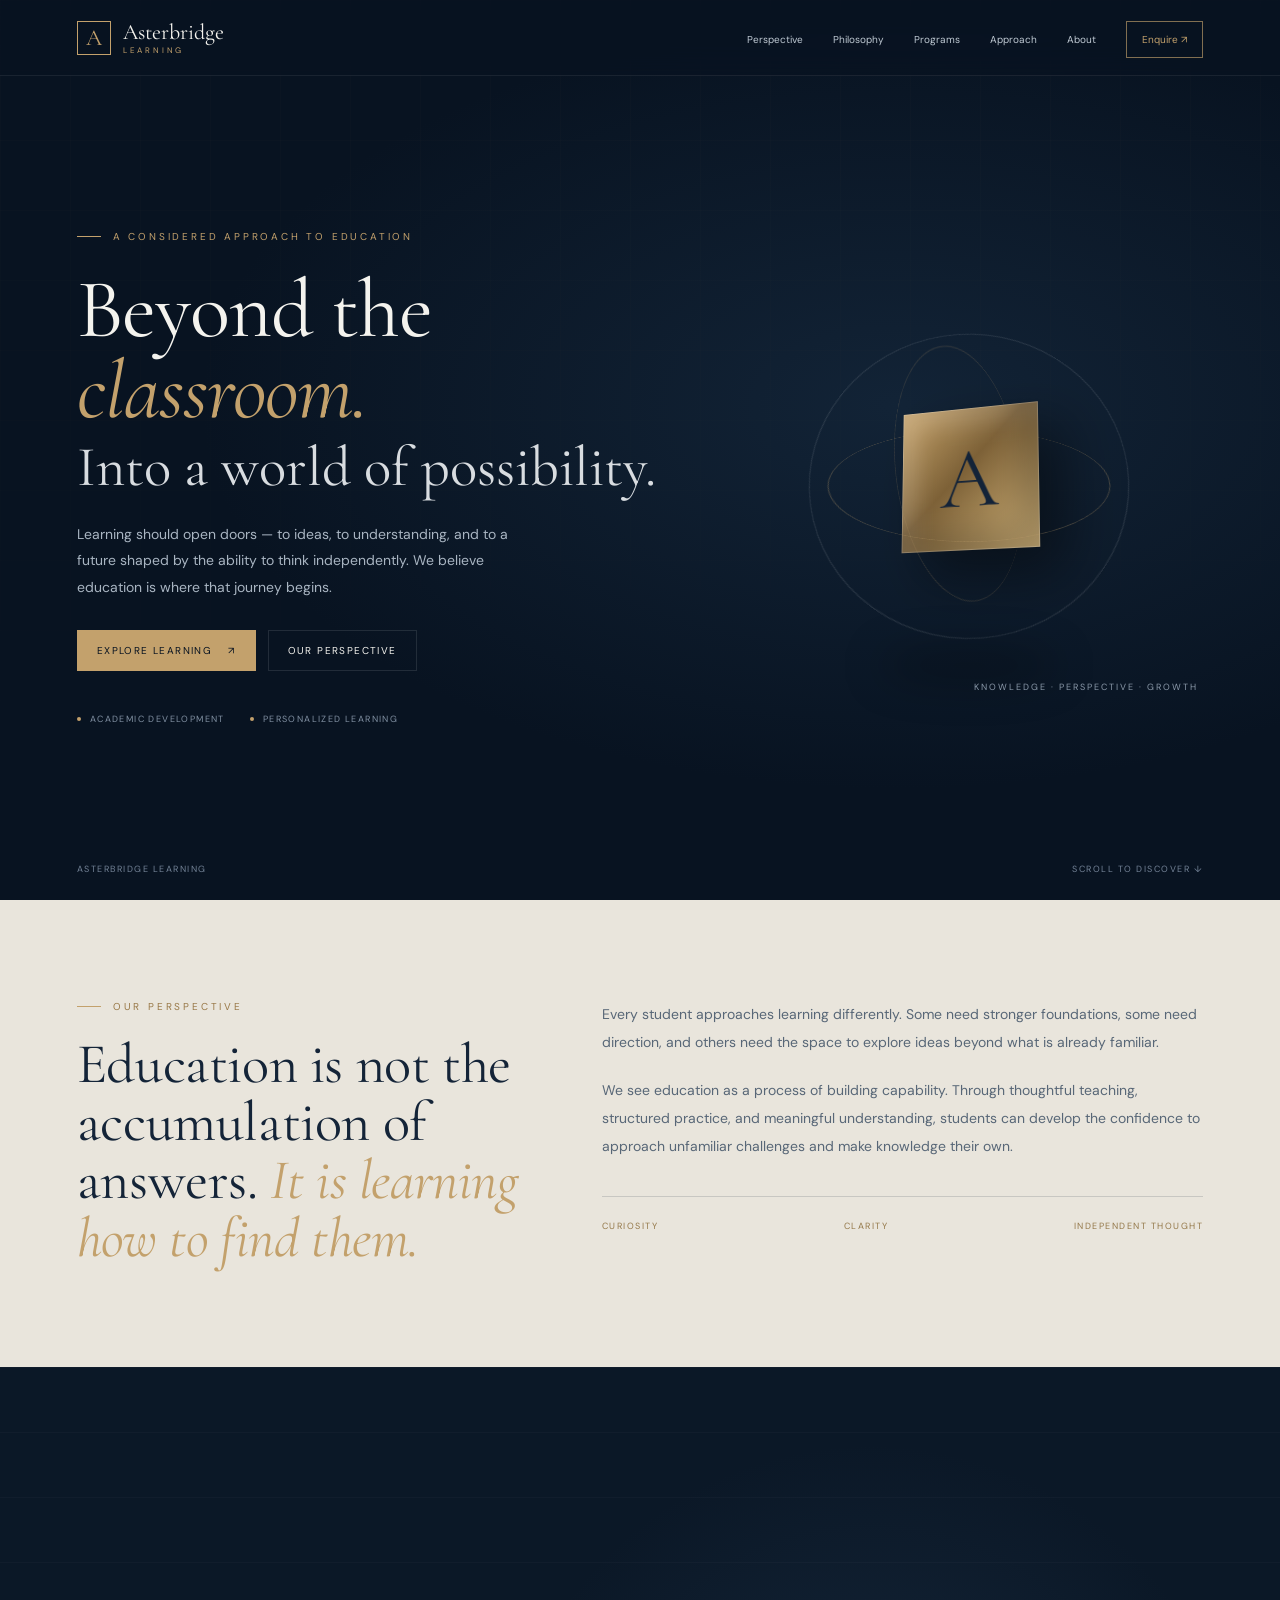
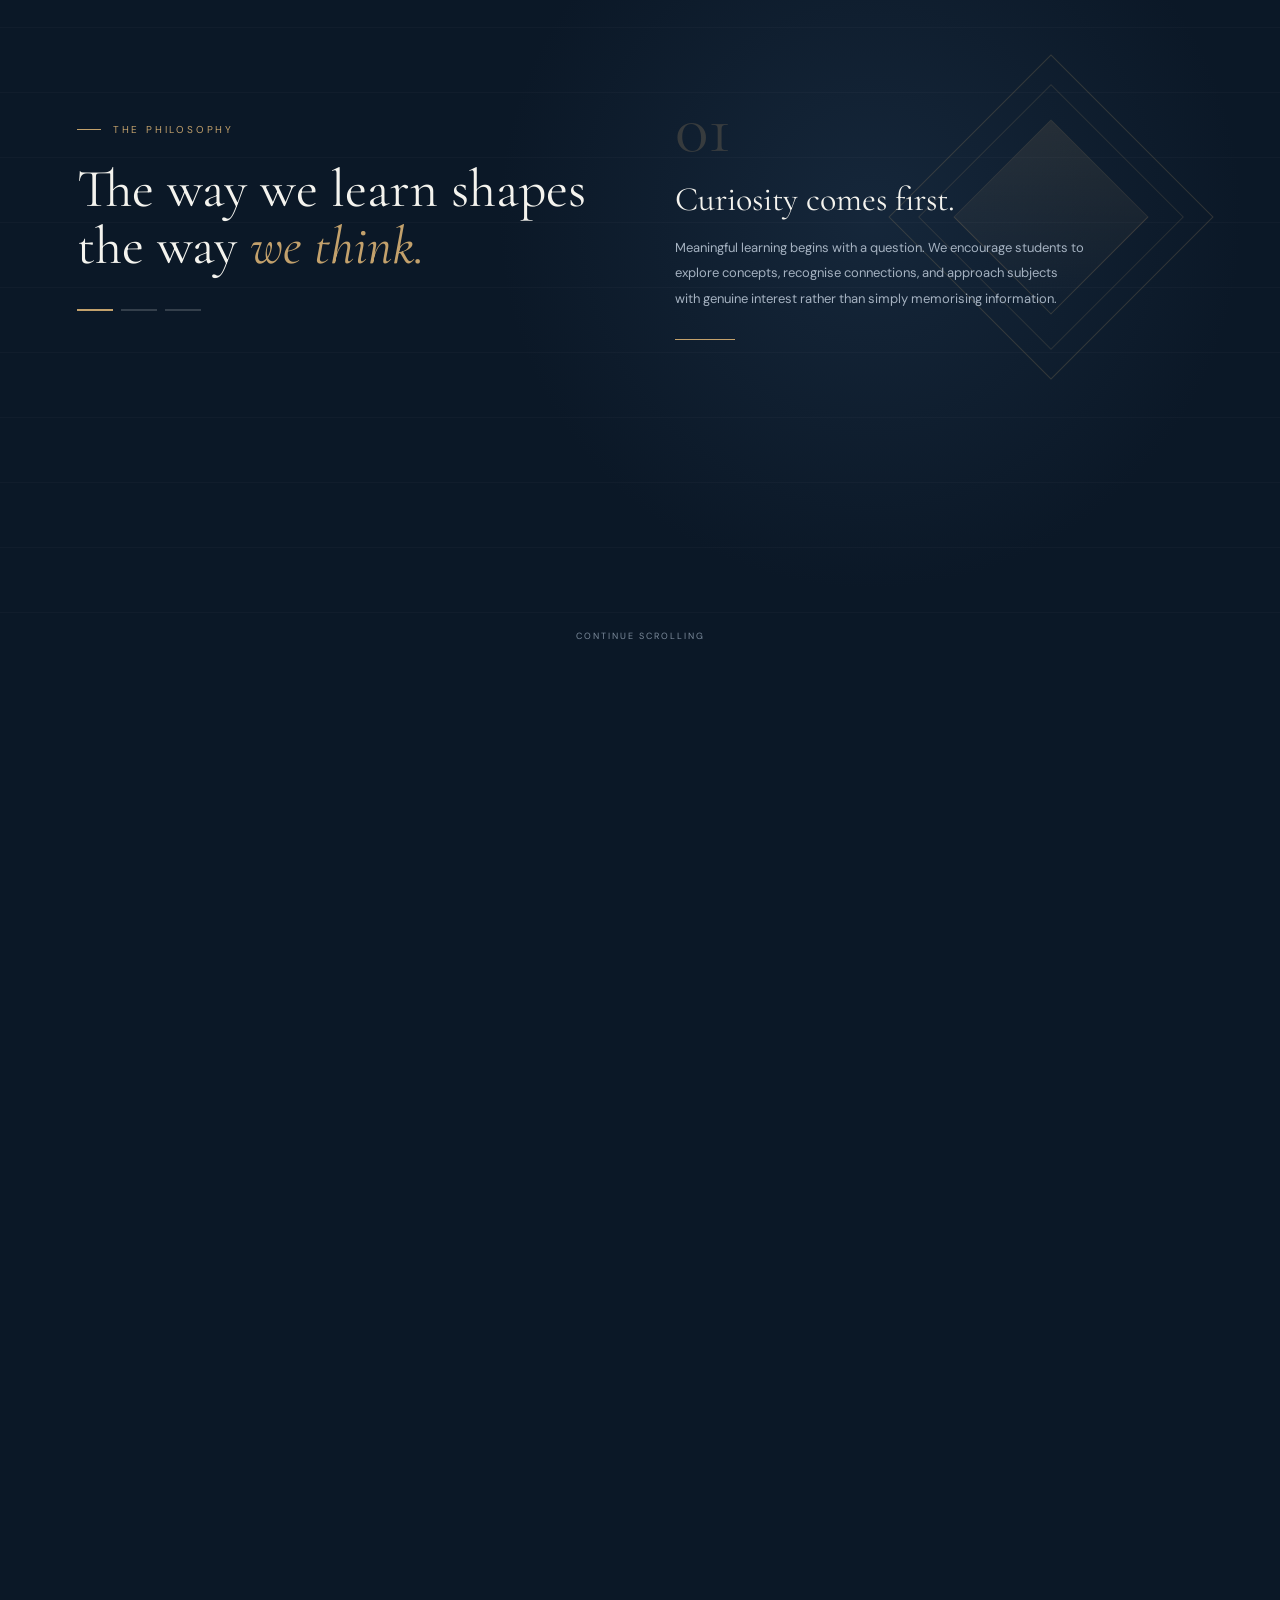
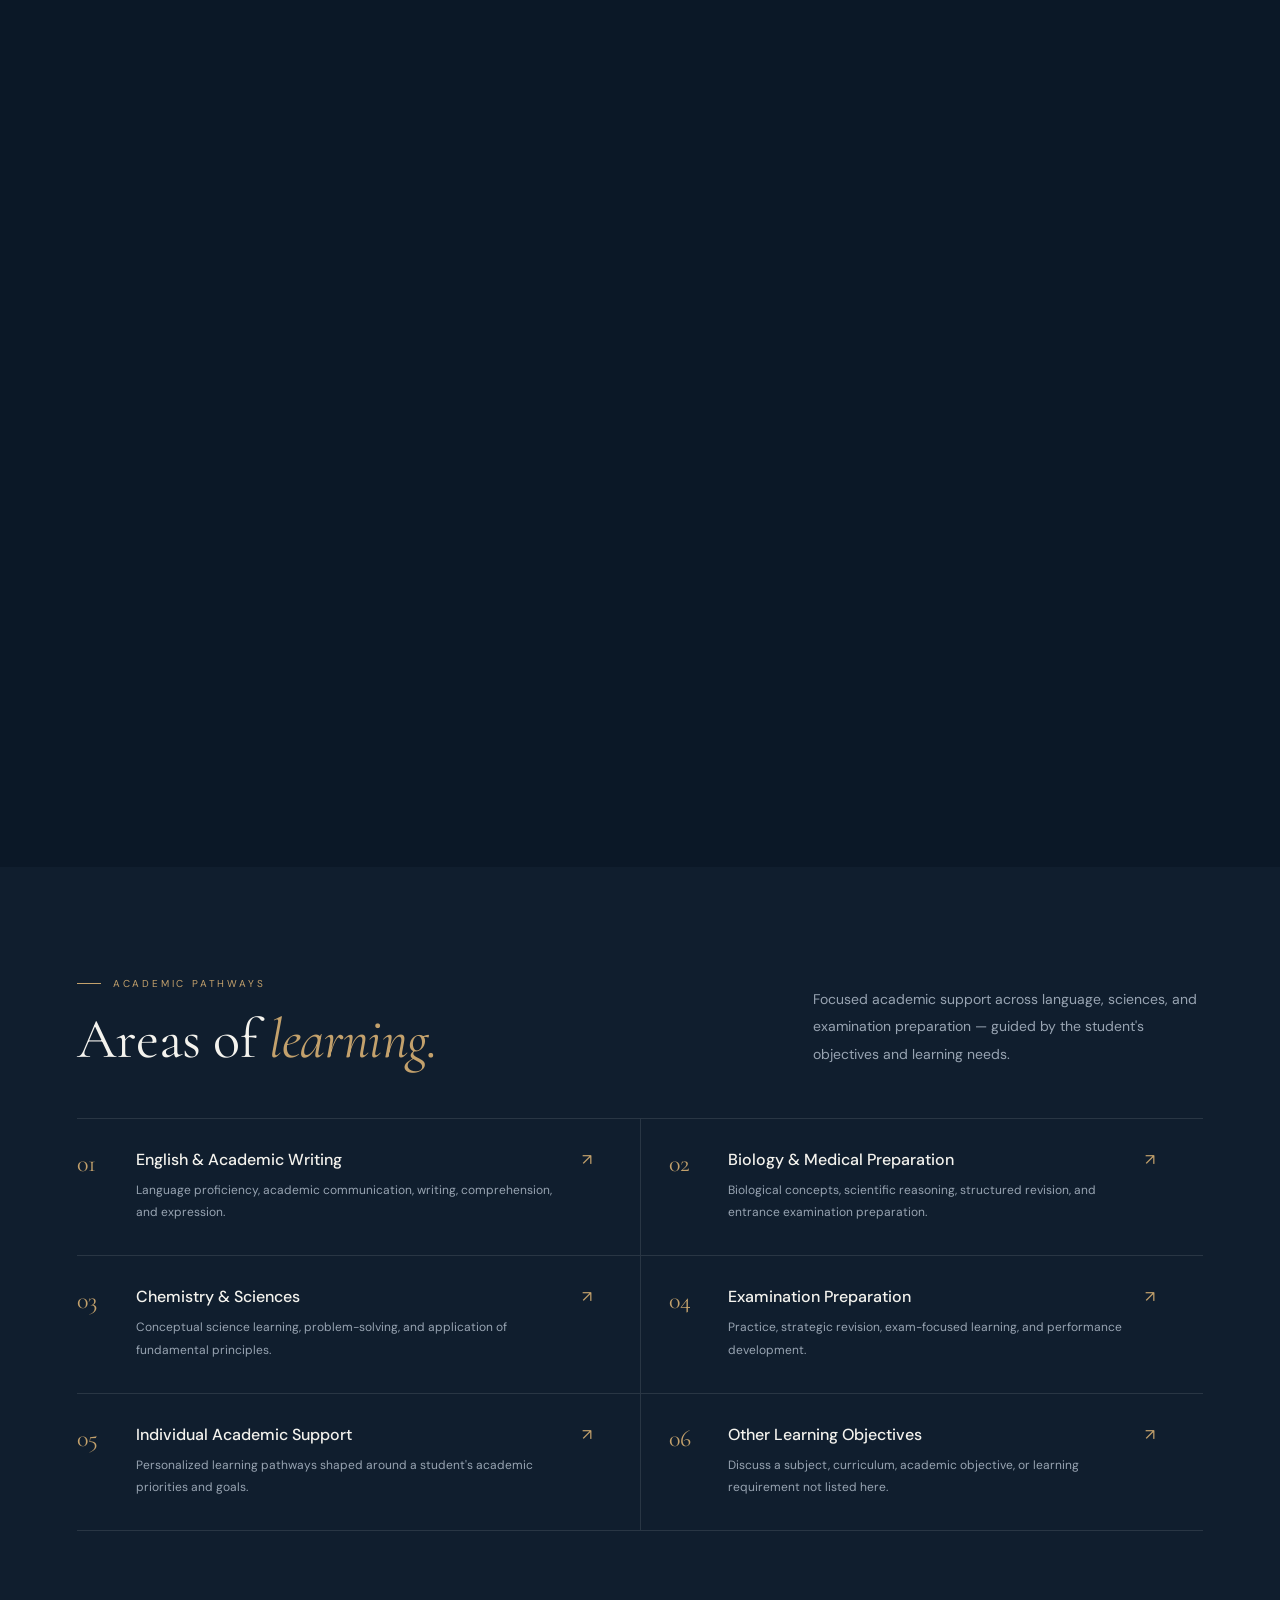
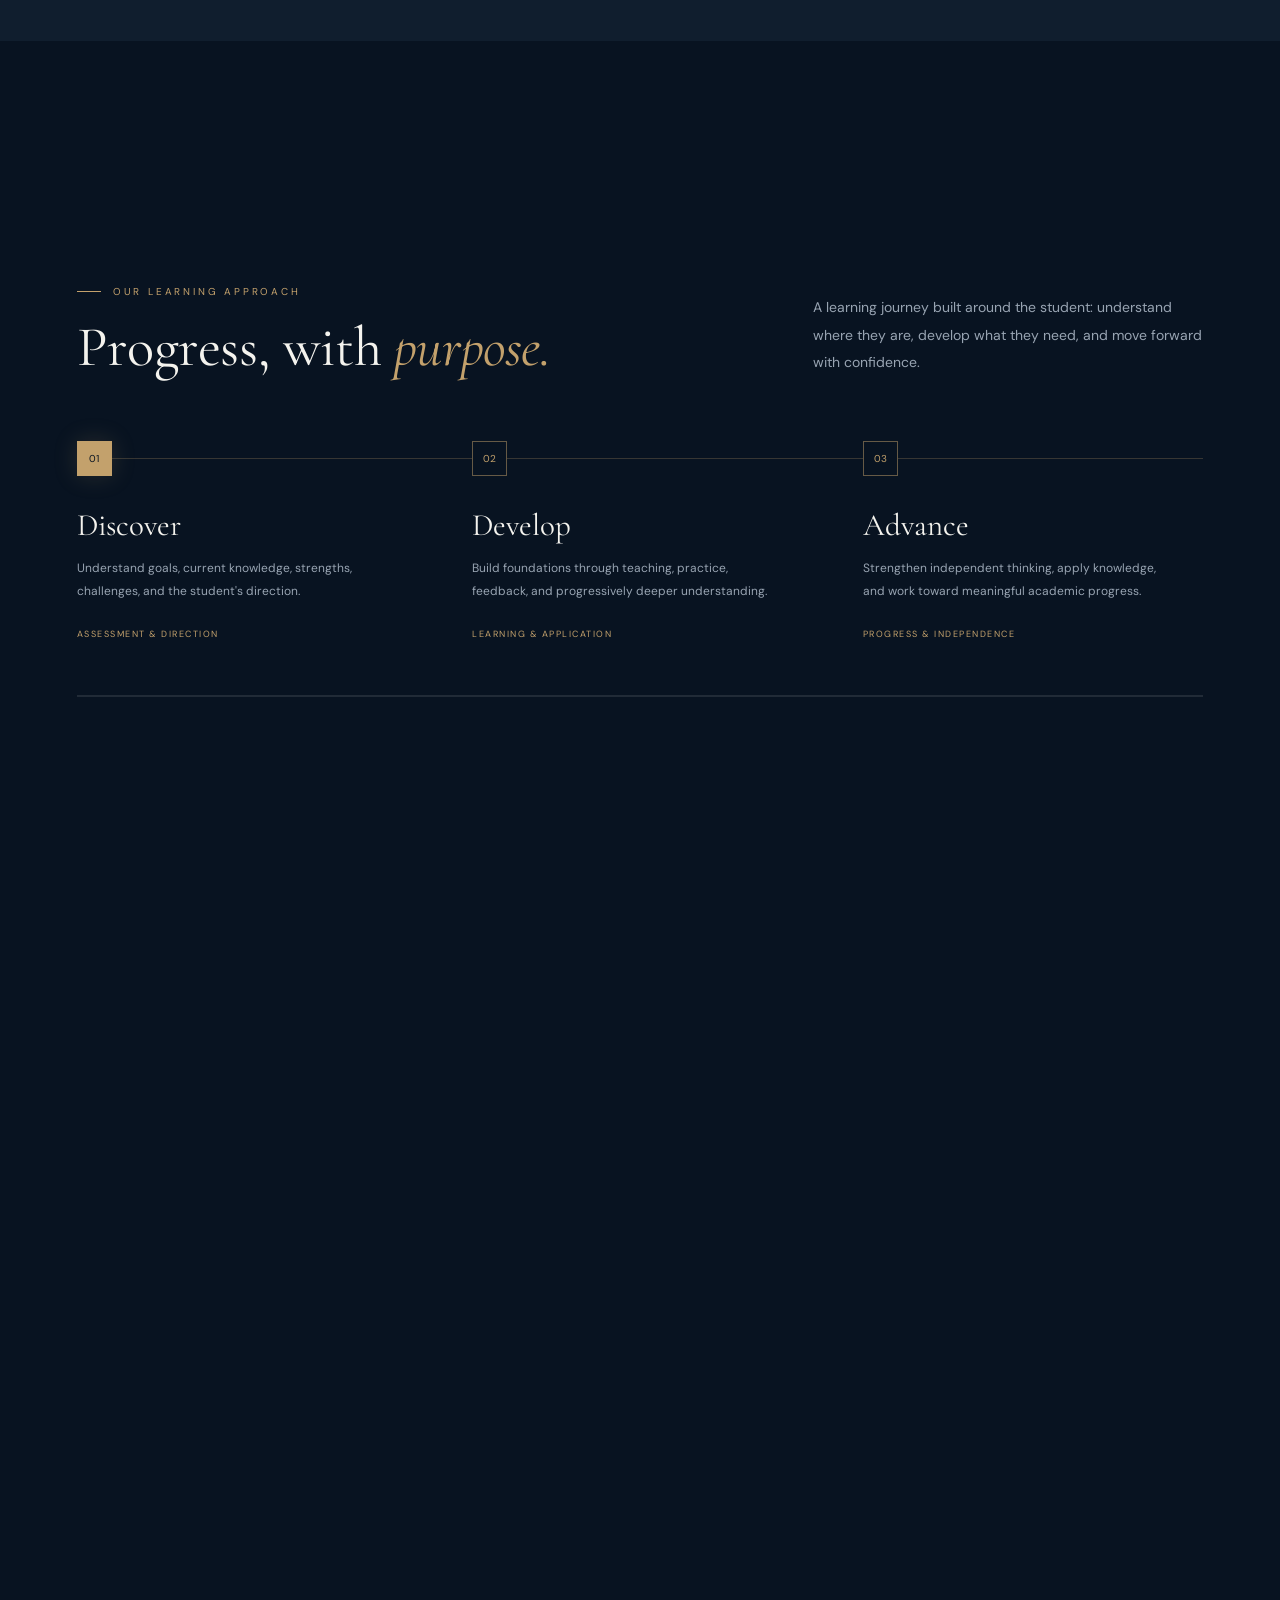
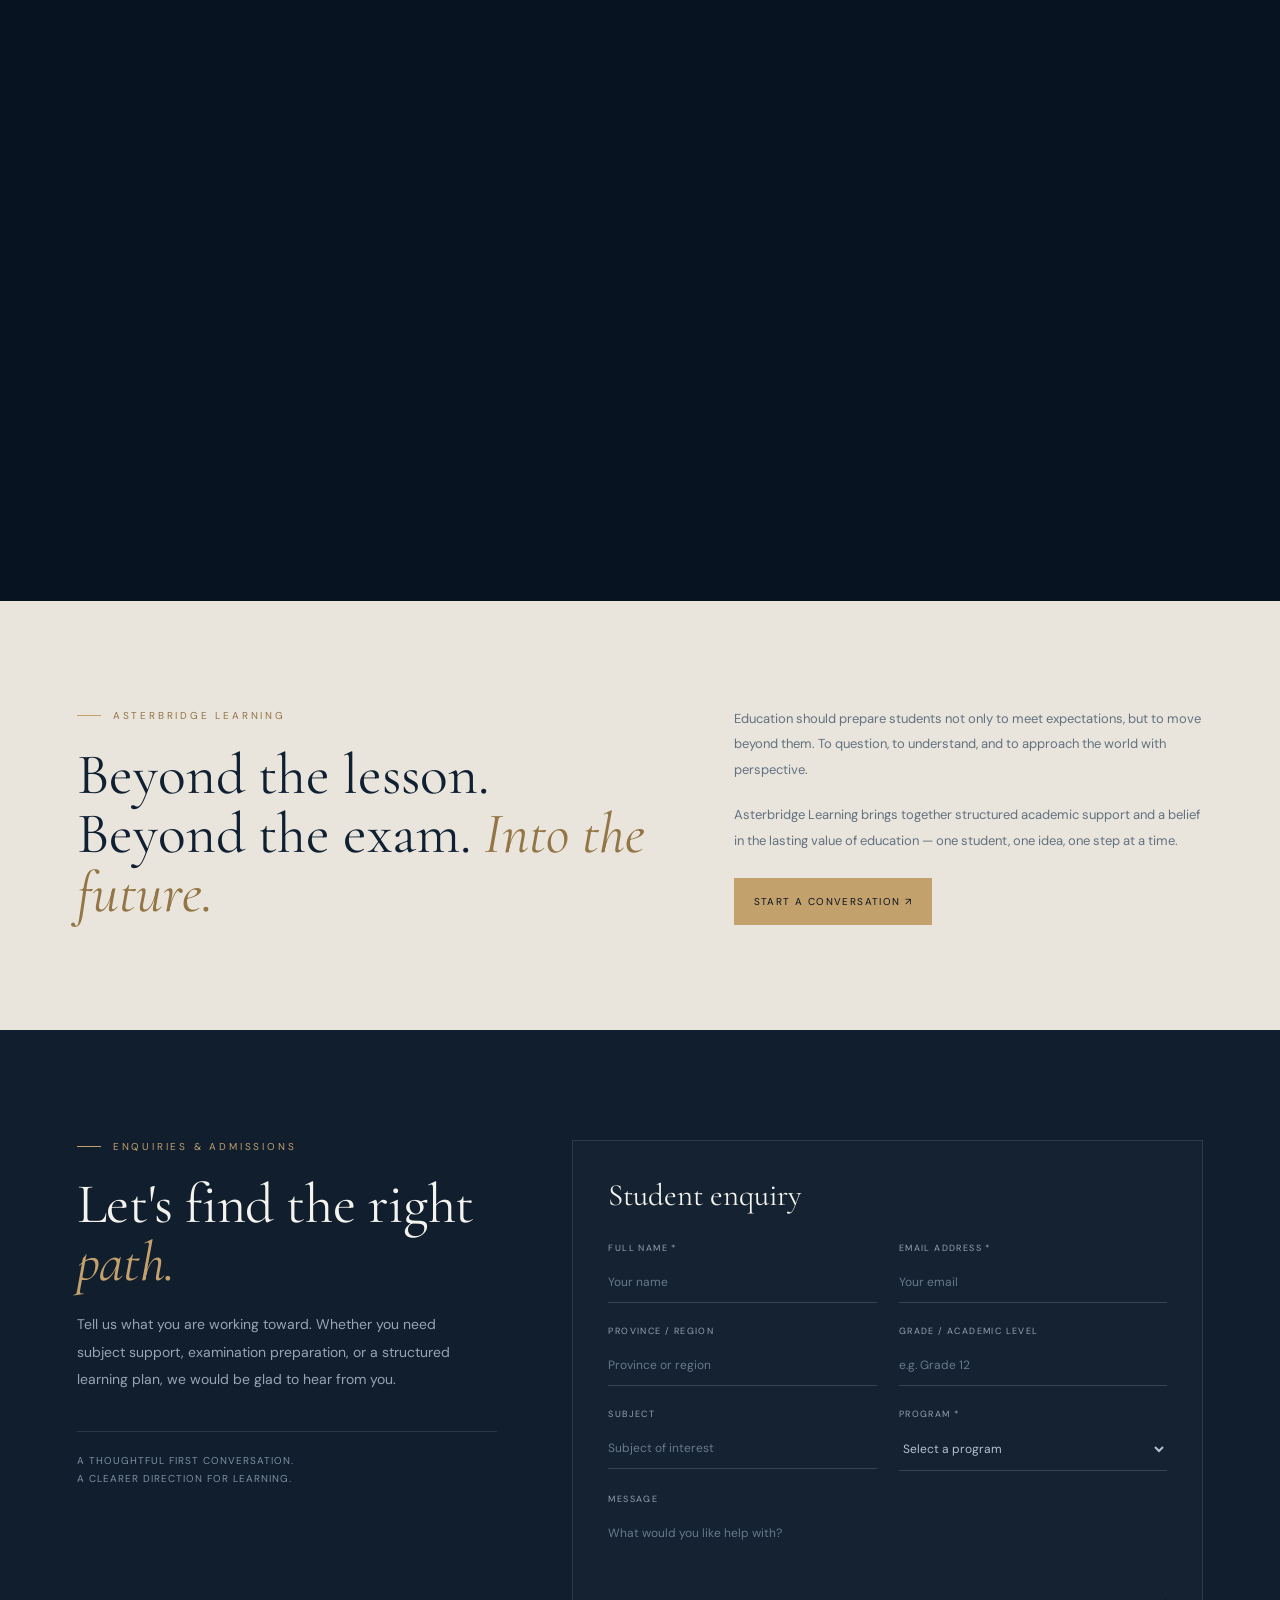
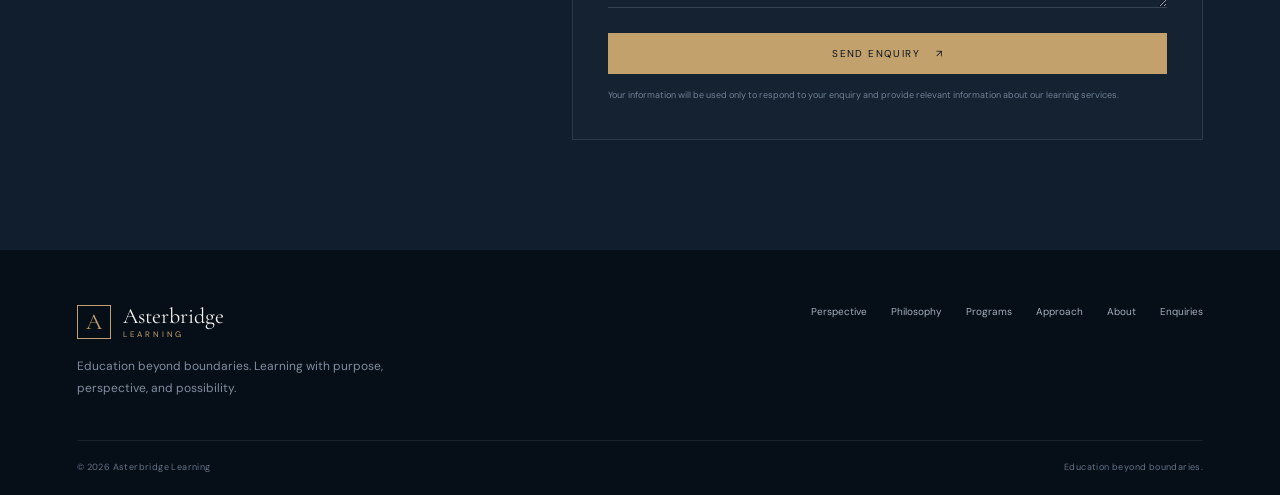
==== commit f8019b67: "Update index.html" ====
--- a/index.html
+++ b/index.html
@@ -3,912 +3,906 @@
 <html lang="en">
 <head>
 <meta charset="UTF-8">
-<meta name="viewport" content="width=device-width, initial-scale=1.0">
-<meta name="theme-color" content="#071323">
-
-<title>Asterbridge Learning | Education Beyond Boundaries</title>
-<meta name="description" content="Asterbridge Learning offers personalized academic guidance, science education, examination preparation, and structured learning pathways for students.">
-<meta name="robots" content="index, follow">
-
+<meta name="viewport" content="width=device-width, initial-scale=1">
+<meta name="theme-color" content="#081321">
+
+<title>Asterbridge Learning — Education Beyond Boundaries</title>
+<meta name="description" content="Asterbridge Learning. Thoughtful academic guidance, science education, English, examination preparation and personalized learning.">
 <link rel="canonical" href="https://asterbridge-learning.pages.dev/">
 
 <link rel="preconnect" href="https://fonts.googleapis.com">
 <link rel="preconnect" href="https://fonts.gstatic.com" crossorigin>
-<link href="https://fonts.googleapis.com/css2?family=DM+Sans:wght@400;500;600;700&family=Cormorant+Garamond:wght@400;500;600;700&display=swap" rel="stylesheet">
+<link href="https://fonts.googleapis.com/css2?family=DM+Sans:wght@400;500;600&family=Manrope:wght@400;500;600;700&family=Cormorant+Garamond:wght@400;500;600&display=swap" rel="stylesheet">
 
 <style>
 :root{
-  --navy:#071323;
-  --navy2:#0b1c31;
-  --navy3:#122945;
-  --gold:#c8a96a;
-  --gold2:#e0c58d;
-  --ivory:#f5f1e8;
-  --white:#fff;
-  --muted:#9cabbc;
-  --line:rgba(200,169,106,.22);
+  --bg:#081321;
+  --bg2:#0d1b2a;
+  --panel:#102033;
+  --panel2:#14263a;
+  --cream:#e9e5dc;
+  --white:#f4f3ee;
+  --muted:#98a4b2;
+  --gold:#c3a16c;
+  --gold2:#dfc28a;
+  --line:rgba(222,226,230,.12);
   --serif:"Cormorant Garamond",serif;
-  --sans:"DM Sans",sans-serif;
+  --sans:"Manrope",sans-serif;
+  --body:"DM Sans",sans-serif;
 }
 
 *{box-sizing:border-box;margin:0;padding:0}
 
-html{
-  scroll-behavior:smooth;
-  scroll-padding-top:90px;
-}
+html{scroll-behavior:smooth}
 
 body{
-  background:var(--navy);
-  color:var(--ivory);
-  font-family:var(--sans);
+  background:var(--bg);
+  color:var(--white);
+  font-family:var(--body);
   overflow-x:hidden;
 }
 
-body.menu-open{overflow:hidden}
-
 a{color:inherit;text-decoration:none}
-
 button,input,select,textarea{font:inherit}
-
 button{cursor:pointer}
+img{max-width:100%}
 
 .container{
-  width:min(1180px,90%);
-  margin:auto;
-}
-
-.gold{color:var(--gold)}
-
-.section{
-  position:relative;
-  padding:120px 0;
-}
-
-.eyebrow{
+  width:min(1160px,88%);
+  margin-inline:auto;
+}
+
+.section{padding:110px 0}
+
+.small-label{
+  color:var(--gold);
+  font-size:10px;
+  text-transform:uppercase;
+  letter-spacing:2.8px;
   display:flex;
   align-items:center;
   gap:12px;
-  color:var(--gold);
-  text-transform:uppercase;
-  letter-spacing:3px;
-  font-size:11px;
-  font-weight:600;
-}
-
-.eyebrow::before{
+}
+
+.small-label:before{
   content:"";
-  width:30px;
+  width:24px;
   height:1px;
   background:var(--gold);
 }
 
-.section-title{
+.heading{
   font-family:var(--serif);
-  font-weight:500;
-  font-size:clamp(42px,6vw,75px);
-  line-height:.98;
-  margin-top:24px;
-}
-
-.section-description{
+  font-weight:400;
+  font-size:clamp(38px,4.4vw,61px);
+  line-height:1.03;
+  letter-spacing:-.4px;
+}
+
+.heading em{color:var(--gold);font-weight:400}
+
+.body-copy{
+  font-size:14px;
   color:var(--muted);
-  line-height:1.9;
-  font-size:15px;
-  max-width:600px;
-  margin-top:24px;
-}
-
-.gold-line{
-  height:1px;
-  width:100%;
-  background:linear-gradient(90deg,var(--gold),transparent);
-  opacity:.4;
-}
+  line-height:1.95;
+}
+
+.gold{color:var(--gold)}
+
+.fade-in{
+  opacity:0;
+  transform:translateY(22px);
+  transition:opacity .75s ease,transform .75s ease;
+}
+
+.fade-in.show{
+  opacity:1;
+  transform:none;
+}
+
+.rule{height:1px;background:var(--line)}
 
 .btn{
   display:inline-flex;
+  justify-content:center;
   align-items:center;
-  justify-content:center;
-  gap:12px;
-  padding:16px 24px;
+  gap:16px;
+  padding:13px 19px;
+  font-size:10px;
+  text-transform:uppercase;
+  letter-spacing:1.4px;
+  transition:.3s;
   border:1px solid var(--gold);
   background:var(--gold);
-  color:var(--navy);
-  text-transform:uppercase;
-  font-size:11px;
-  font-weight:700;
-  letter-spacing:1.6px;
-  transition:.3s;
+  color:var(--bg);
 }
 
 .btn:hover{
   background:transparent;
   color:var(--gold);
-  transform:translateY(-3px);
-}
-
-.btn-outline{
+}
+
+.btn.secondary{
+  border-color:var(--line);
   background:transparent;
-  color:var(--ivory);
-  border-color:rgba(255,255,255,.25);
-}
-
-.btn-outline:hover{
+  color:var(--white);
+}
+
+.btn.secondary:hover{
   border-color:var(--gold);
   color:var(--gold);
 }
 
-.reveal{
+@media(prefers-reduced-motion:reduce){
+  html{scroll-behavior:auto}
+  *,*::before,*::after{animation:none!important;transition:none!important}
+}
+
+/* NAV */
+
+.nav{
+  position:fixed;
+  z-index:1000;
+  top:0;
+  left:0;
+  width:100%;
+  height:76px;
+  display:flex;
+  align-items:center;
+  background:rgba(8,19,33,.76);
+  backdrop-filter:blur(16px);
+  border-bottom:1px solid rgba(255,255,255,.07);
+  transition:height .3s,background .3s;
+}
+
+.nav.scrolled{
+  height:65px;
+  background:rgba(8,19,33,.97);
+}
+
+.nav-inner{
+  display:flex;
+  align-items:center;
+  justify-content:space-between;
+}
+
+.logo{
+  display:flex;
+  align-items:center;
+  gap:12px;
+}
+
+.logo-mark{
+  width:34px;
+  height:34px;
+  border:1px solid var(--gold);
+  color:var(--gold);
+  display:grid;
+  place-items:center;
+  font-family:var(--serif);
+  font-size:23px;
+}
+
+.logo-text{display:flex;flex-direction:column;gap:2px}
+
+.logo-title{
+  font-family:var(--serif);
+  font-size:22px;
+  line-height:1;
+}
+
+.logo-sub{
+  font-size:8px;
+  letter-spacing:2.8px;
+  text-transform:uppercase;
+  color:var(--gold);
+}
+
+.nav-links{
+  display:flex;
+  align-items:center;
+  list-style:none;
+  gap:30px;
+}
+
+.nav-links a{
+  font-size:10px;
+  color:#c0cad4;
+  transition:color .2s;
+}
+
+.nav-links a:hover{color:var(--gold)}
+
+.nav-links .contact-link{
+  border:1px solid rgba(195,161,108,.65);
+  color:var(--gold);
+  padding:11px 15px;
+}
+
+.menu-toggle{
+  display:none;
+  border:0;
+  background:none;
+  color:var(--white);
+  font-size:23px;
+}
+
+/* HERO */
+
+.hero{
+  min-height:100svh;
+  position:relative;
+  overflow:hidden;
+  display:flex;
+  align-items:center;
+  background:
+    radial-gradient(ellipse at 70% 45%,rgba(36,64,92,.36),transparent 55%),
+    var(--bg);
+  padding:125px 0 70px;
+}
+
+.hero-grid{
+  position:absolute;
+  inset:0;
+  opacity:.17;
+  background-image:
+    linear-gradient(to right,rgba(200,169,106,.12) 1px,transparent 1px),
+    linear-gradient(to bottom,rgba(200,169,106,.12) 1px,transparent 1px);
+  background-size:70px 70px;
+  mask-image:linear-gradient(to bottom,black,transparent 90%);
+}
+
+.hero-content{
+  display:grid;
+  grid-template-columns:1.12fr .88fr;
+  align-items:center;
+  gap:60px;
+  position:relative;
+  z-index:2;
+}
+
+.hero-copy{max-width:620px}
+
+.hero-copy .small-label{margin-bottom:27px}
+
+.hero-title{
+  font-family:var(--serif);
+  font-size:clamp(55px,6.5vw,88px);
+  font-weight:400;
+  line-height:.97;
+  letter-spacing:-1px;
+}
+
+.hero-title .second{
+  color:var(--gold);
+  font-style:italic;
+}
+
+.hero-title .third{
+  display:block;
+  color:#d8dce0;
+  font-size:.68em;
+  margin-top:8px;
+  letter-spacing:0;
+}
+
+.hero-description{
+  margin-top:26px;
+  max-width:440px;
+  color:#a9b5c2;
+  font-size:14px;
+  line-height:1.9;
+}
+
+.hero-actions{
+  display:flex;
+  gap:12px;
+  margin-top:29px;
+  flex-wrap:wrap;
+}
+
+.hero-meta{
+  margin-top:42px;
+  display:flex;
+  gap:25px;
+  color:#8291a3;
+  font-size:9px;
+  letter-spacing:1.4px;
+  text-transform:uppercase;
+}
+
+.hero-meta span{
+  display:flex;
+  gap:9px;
+  align-items:center;
+}
+
+.hero-meta span:before{
+  content:"";
+  width:4px;
+  height:4px;
+  background:var(--gold);
+  border-radius:50%;
+}
+
+/* HERO OBJECT */
+
+.hero-object{
+  height:460px;
+  display:grid;
+  place-items:center;
+  perspective:900px;
+  position:relative;
+}
+
+.object-wrap{
+  width:320px;
+  height:320px;
+  position:relative;
+  transform-style:preserve-3d;
+  animation:objectFloat 8s ease-in-out infinite;
+}
+
+.object-ring{
+  position:absolute;
+  inset:20px;
+  border:1px solid rgba(195,161,108,.32);
+  border-radius:50%;
+  transform:rotateX(67deg) rotateZ(-20deg);
+}
+
+.object-ring.r2{
+  inset:40px -5px;
+  transform:rotateY(67deg) rotateZ(20deg);
+  border-color:rgba(195,161,108,.19);
+}
+
+.object-ring.r3{
+  inset:0;
+  transform:rotateX(18deg) rotateZ(35deg);
+  border-color:rgba(255,255,255,.12);
+}
+
+.object-core{
+  position:absolute;
+  width:145px;
+  height:145px;
+  left:50%;
+  top:50%;
+  transform:translate(-50%,-50%) rotateX(12deg) rotateY(-20deg);
+  background:linear-gradient(135deg,#c6a36b,#7d6137 45%,#d5b77d);
+  box-shadow:
+    25px 25px 55px rgba(0,0,0,.45),
+    inset -20px -20px 30px rgba(0,0,0,.22),
+    inset 15px 15px 25px rgba(255,255,255,.15);
+}
+
+.object-core:before{
+  content:"A";
+  position:absolute;
+  inset:0;
+  display:grid;
+  place-items:center;
+  color:#132338;
+  font-family:var(--serif);
+  font-size:88px;
+}
+
+.object-core:after{
+  content:"";
+  position:absolute;
+  inset:0;
+  border:1px solid rgba(255,255,255,.18);
+}
+
+.object-shadow{
+  position:absolute;
+  bottom:25px;
+  left:50%;
+  width:180px;
+  height:35px;
+  transform:translateX(-50%);
+  background:rgba(0,0,0,.25);
+  filter:blur(20px);
+  border-radius:50%;
+}
+
+.object-caption{
+  position:absolute;
+  bottom:15px;
+  right:5px;
+  color:#8b99a9;
+  font-size:9px;
+  letter-spacing:2px;
+  text-transform:uppercase;
+}
+
+@keyframes objectFloat{
+  0%,100%{transform:translateY(0) rotateY(-5deg)}
+  50%{transform:translateY(-13px) rotateY(7deg)}
+}
+
+.hero-bottom{
+  position:absolute;
+  bottom:25px;
+  left:0;
+  right:0;
+  display:flex;
+  justify-content:space-between;
+  color:#748397;
+  font-size:9px;
+  letter-spacing:1.5px;
+  text-transform:uppercase;
+}
+
+/* INTRO */
+
+.intro{
+  background:var(--cream);
+  color:#142438;
+  padding:100px 0;
+}
+
+.intro-grid{
+  display:grid;
+  grid-template-columns:.85fr 1.15fr;
+  gap:80px;
+  align-items:start;
+}
+
+.intro .small-label{color:#987847}
+
+.intro .heading{margin-top:23px}
+
+.intro-text{
+  color:#586777;
+  font-size:14px;
+  line-height:2;
+}
+
+.intro-text p+p{margin-top:20px}
+
+.intro-signature{
+  margin-top:36px;
+  border-top:1px solid rgba(16,32,51,.15);
+  padding-top:20px;
+  display:flex;
+  justify-content:space-between;
+  flex-wrap:wrap;
+  gap:12px;
+  font-size:9px;
+  color:#947849;
+  letter-spacing:1.5px;
+  text-transform:uppercase;
+}
+
+/* PINNED STORY */
+
+.story{
+  background:#0b1827;
+  padding:0;
+}
+
+.story-scroll{
+  height:300vh;
+  position:relative;
+}
+
+.story-sticky{
+  position:sticky;
+  top:0;
+  height:100svh;
+  min-height:620px;
+  display:flex;
+  align-items:center;
+  overflow:hidden;
+}
+
+.story-bg{
+  position:absolute;
+  inset:0;
+  background:
+    radial-gradient(circle at 68% 50%,rgba(43,70,99,.32),transparent 38%),
+    #0b1827;
+}
+
+.story-bg:after{
+  content:"";
+  position:absolute;
+  inset:0;
+  background-image:linear-gradient(rgba(255,255,255,.025) 1px,transparent 1px);
+  background-size:100% 65px;
+}
+
+.story-layout{
+  width:min(1160px,88%);
+  margin:auto;
+  position:relative;
+  z-index:2;
+  display:grid;
+  grid-template-columns:1fr 1fr;
+  gap:70px;
+  align-items:center;
+}
+
+.story-left .small-label{margin-bottom:25px}
+
+.story-left h2{
+  font-family:var(--serif);
+  font-size:clamp(38px,4.2vw,58px);
+  font-weight:400;
+  line-height:1.05;
+}
+
+.story-left h2 em{
+  color:var(--gold);
+  font-style:italic;
+}
+
+.story-progress{
+  display:flex;
+  gap:8px;
+  margin-top:35px;
+}
+
+.story-progress span{
+  width:36px;
+  height:2px;
+  background:rgba(255,255,255,.17);
+  transition:background .4s;
+}
+
+.story-progress span.active{background:var(--gold)}
+
+.story-right{
+  min-height:360px;
+  position:relative;
+  display:flex;
+  align-items:center;
+}
+
+.story-panel{
+  position:absolute;
+  width:100%;
   opacity:0;
-  transform:translateY(35px);
-  transition:opacity .8s ease,transform .8s ease;
-}
-
-.reveal.visible{
+  transform:translateY(20px);
+  transition:opacity .6s,transform .6s;
+  pointer-events:none;
+}
+
+.story-panel.active{
   opacity:1;
   transform:translateY(0);
 }
 
-/* NAVIGATION */
-
-.navbar{
-  position:fixed;
-  inset:0 0 auto 0;
-  z-index:1000;
-  height:85px;
-  display:flex;
-  align-items:center;
-  border-bottom:1px solid rgba(255,255,255,.07);
-  background:rgba(7,19,35,.82);
-  backdrop-filter:blur(18px);
-  transition:.3s;
-}
-
-.navbar.scrolled{
-  height:72px;
-  background:rgba(7,19,35,.97);
-}
-
-.nav-inner{
-  display:flex;
-  align-items:center;
+.story-number{
+  font-family:var(--serif);
+  font-size:70px;
+  color:rgba(195,161,108,.22);
+  line-height:1;
+}
+
+.story-panel h3{
+  font-family:var(--serif);
+  font-size:34px;
+  font-weight:400;
+  margin:15px 0;
+}
+
+.story-panel p{
+  color:#a5b2c1;
+  max-width:410px;
+  font-size:13px;
+  line-height:1.95;
+}
+
+.story-accent{
+  margin-top:28px;
+  width:60px;
+  height:1px;
+  background:var(--gold);
+}
+
+.story-object{
+  position:absolute;
+  right:7%;
+  width:230px;
+  height:230px;
+  border:1px solid rgba(195,161,108,.2);
+  transform:rotate(45deg);
+  transition:transform .8s;
+}
+
+.story-object:before,
+.story-object:after{
+  content:"";
+  position:absolute;
+  inset:20px;
+  border:1px solid rgba(195,161,108,.15);
+}
+
+.story-object:after{
+  inset:45px;
+  background:linear-gradient(135deg,rgba(195,161,108,.12),rgba(23,40,61,.05));
+}
+
+.story-object.object-2{transform:rotate(20deg) scale(.8)}
+.story-object.object-3{transform:rotate(65deg) scale(1.1)}
+
+.story-scroll-hint{
+  position:absolute;
+  bottom:25px;
+  left:50%;
+  transform:translateX(-50%);
+  font-size:9px;
+  color:#7d8c9d;
+  letter-spacing:2px;
+  text-transform:uppercase;
+}
+
+/* PROGRAMS */
+
+.programs{
+  background:#101e2e;
+}
+
+.program-header{
+  display:flex;
   justify-content:space-between;
-}
-
-.brand{
-  display:flex;
-  align-items:center;
-  gap:13px;
-}
-
-.brand-symbol{
-  width:38px;
-  height:38px;
-  border:1px solid var(--gold);
-  display:flex;
-  align-items:center;
-  justify-content:center;
+  align-items:end;
+  gap:45px;
+  margin-bottom:50px;
+}
+
+.program-header .header-copy{max-width:460px}
+
+.program-header .heading{margin-top:20px}
+
+.program-header .body-copy{max-width:390px}
+
+.program-grid{
+  display:grid;
+  grid-template-columns:repeat(2,1fr);
+  border-top:1px solid var(--line);
+}
+
+.program{
+  padding:30px 28px 32px 0;
+  border-bottom:1px solid var(--line);
+  display:grid;
+  grid-template-columns:44px 1fr 30px;
+  gap:15px;
+  align-items:start;
+  transition:background .3s;
+}
+
+.program:nth-child(even){
+  padding-left:28px;
+  border-left:1px solid var(--line);
+}
+
+.program-index{
   color:var(--gold);
   font-family:var(--serif);
   font-size:24px;
-  transform:rotate(45deg);
-}
-
-.brand-symbol span{transform:rotate(-45deg)}
-
-.brand-text{
-  display:flex;
-  flex-direction:column;
-}
-
-.brand-name{
-  font-family:var(--serif);
-  font-size:24px;
-  letter-spacing:.5px;
-  line-height:1;
-}
-
-.brand-sub{
-  font-size:8px;
-  letter-spacing:3px;
-  text-transform:uppercase;
+}
+
+.program-content h3{
+  font-size:16px;
+  font-weight:500;
+  margin-bottom:9px;
+}
+
+.program-content p{
+  color:var(--muted);
+  font-size:12px;
+  line-height:1.85;
+}
+
+.program-arrow{
   color:var(--gold);
-  margin-top:5px;
-}
-
-.nav-links{
-  display:flex;
-  align-items:center;
-  gap:35px;
-  list-style:none;
-}
-
-.nav-links a{
-  color:#c6cfda;
-  font-size:11px;
-  letter-spacing:1px;
-  transition:.3s;
-}
-
-.nav-links a:hover{color:var(--gold)}
-
-.nav-links .nav-cta{
-  color:var(--gold);
-  border:1px solid var(--gold);
-  padding:12px 17px;
-}
-
-.menu-btn{
-  display:none;
-  background:none;
-  border:0;
-  color:var(--ivory);
-  font-size:25px;
-}
-
-/* HERO */
-
-.hero{
-  min-height:100vh;
-  position:relative;
+  font-size:16px;
+  transition:transform .3s;
+}
+
+.program:hover .program-arrow{transform:translate(4px,-4px)}
+
+.program:hover .program-content h3{color:var(--gold2)}
+
+.program{cursor:pointer}
+
+/* JOURNEY TIMELINE */
+
+.journey{
+  background:#081321;
+  padding:0;
+}
+
+.journey-scroll{height:240vh}
+
+.journey-sticky{
+  position:sticky;
+  top:0;
+  height:100svh;
+  min-height:620px;
   display:flex;
   align-items:center;
   overflow:hidden;
-  padding:130px 0 90px;
-  background:
-    radial-gradient(ellipse at 75% 40%,rgba(34,69,105,.35),transparent 50%),
-    linear-gradient(135deg,#071323 0%,#0a1c32 60%,#071323 100%);
-}
-
-#particles{
+}
+
+.journey-inner{
+  width:min(1160px,88%);
+  margin:auto;
+}
+
+.journey-header{
+  display:flex;
+  justify-content:space-between;
+  align-items:end;
+  margin-bottom:65px;
+}
+
+.journey-header .heading{margin-top:20px}
+
+.journey-header .body-copy{max-width:390px}
+
+.journey-track{
+  position:relative;
+  display:grid;
+  grid-template-columns:repeat(3,1fr);
+}
+
+.journey-track:before{
+  content:"";
   position:absolute;
-  inset:0;
-  width:100%;
-  height:100%;
-  pointer-events:none;
-}
-
-.hero-grid{
-  position:absolute;
-  inset:0;
-  background-image:
-    linear-gradient(rgba(200,169,106,.035) 1px,transparent 1px),
-    linear-gradient(90deg,rgba(200,169,106,.035) 1px,transparent 1px);
-  background-size:80px 80px;
-  mask-image:linear-gradient(to bottom,black,transparent);
-}
-
-.hero-content{
+  top:17px;
+  left:0;
+  right:0;
+  height:1px;
+  background:rgba(195,161,108,.25);
+}
+
+.journey-stage{position:relative;padding:0 28px 0 0}
+
+.journey-stage:nth-child(2){padding-left:20px}
+.journey-stage:nth-child(3){padding-left:35px}
+
+.stage-dot{
+  width:35px;
+  height:35px;
   position:relative;
   z-index:2;
-  width:100%;
+  border:1px solid rgba(195,161,108,.5);
+  background:var(--bg);
   display:grid;
-  grid-template-columns:1.12fr .88fr;
-  align-items:center;
-  gap:50px;
-}
-
-.hero-text{max-width:720px}
-
-.hero-kicker{
+  place-items:center;
+  font-size:10px;
+  color:var(--gold);
+  transition:.4s;
+}
+
+.journey-stage.active .stage-dot{
+  background:var(--gold);
+  color:var(--bg);
+  box-shadow:0 0 25px rgba(195,161,108,.18);
+}
+
+.stage-title{
+  font-family:var(--serif);
+  font-size:31px;
+  font-weight:400;
+  margin-top:30px;
+}
+
+.stage-copy{
+  margin-top:13px;
+  font-size:12px;
+  color:var(--muted);
+  line-height:1.9;
+  max-width:300px;
+  transition:opacity .4s;
+}
+
+.stage-foot{
   color:var(--gold);
   text-transform:uppercase;
-  font-size:11px;
-  letter-spacing:4px;
-  display:flex;
+  letter-spacing:1.5px;
+  font-size:9px;
+  margin-top:25px;
+}
+
+.journey-progress{
+  height:2px;
+  background:rgba(255,255,255,.1);
+  margin-top:55px;
+  position:relative;
+}
+
+.journey-progress-fill{
+  height:100%;
+  width:0;
+  background:var(--gold);
+  transition:width .15s linear;
+}
+
+/* CLOSING */
+
+.closing{
+  padding:105px 0;
+  background:#e9e5dc;
+  color:#102033;
+}
+
+.closing-grid{
+  display:grid;
+  grid-template-columns:1fr .8fr;
+  gap:70px;
   align-items:center;
-  gap:15px;
-  margin-bottom:30px;
-}
-
-.hero-kicker:before{
-  content:"";
-  width:45px;
-  height:1px;
-  background:var(--gold);
-}
-
-.hero h1{
+}
+
+.closing .small-label{color:#917344}
+
+.closing h2{
   font-family:var(--serif);
   font-weight:400;
-  font-size:clamp(65px,8.5vw,115px);
-  line-height:.88;
-  letter-spacing:-2px;
-}
-
-.hero h1 span{
-  display:block;
-  color:var(--gold);
-  font-style:italic;
-}
-
-.hero-description{
-  color:#b2c0cf;
-  max-width:490px;
-  font-size:15px;
-  line-height:1.9;
-  margin:30px 0 35px;
-}
-
-.hero-buttons{
-  display:flex;
-  flex-wrap:wrap;
-  gap:14px;
-}
-
-.hero-footnote{
-  margin-top:55px;
-  display:flex;
-  align-items:center;
-  gap:16px;
-  color:#7d91a6;
+  font-size:clamp(42px,4.5vw,63px);
+  line-height:1.02;
+  margin-top:24px;
+}
+
+.closing h2 em{color:#947545}
+
+.closing-text{
+  color:#637181;
+  font-size:13px;
+  line-height:1.95;
+}
+
+.closing-text p+p{margin-top:20px}
+
+.closing .btn{margin-top:28px}
+
+/* CONTACT */
+
+.contact{
+  background:#101e2e;
+}
+
+.contact-layout{
+  display:grid;
+  grid-template-columns:.8fr 1.2fr;
+  gap:75px;
+}
+
+.contact-copy .heading{margin-top:24px}
+
+.contact-copy p{
+  margin-top:20px;
+  max-width:380px;
+}
+
+.contact-detail{
+  margin-top:38px;
+  padding-top:20px;
+  border-top:1px solid var(--line);
+  color:#7f90a3;
   font-size:10px;
-  letter-spacing:1.4px;
+  line-height:1.8;
+  letter-spacing:1px;
   text-transform:uppercase;
 }
 
-.hero-footnote .dot{
-  width:5px;
-  height:5px;
-  border-radius:50%;
-  background:var(--gold);
-}
-
-/* ORBIT */
-
-.hero-visual{
-  display:flex;
-  align-items:center;
-  justify-content:center;
-  min-height:480px;
-  perspective:1000px;
-}
-
-.orbit-scene{
-  width:min(440px,100%);
-  aspect-ratio:1;
-  position:relative;
-  display:flex;
-  align-items:center;
-  justify-content:center;
-}
-
-.orbit{
-  position:absolute;
-  border:1px solid rgba(200,169,106,.22);
-  border-radius:50%;
-  transform:rotate(-25deg);
-}
-
-.orbit-one{width:100%;height:65%}
-.orbit-two{width:80%;height:100%;transform:rotate(45deg)}
-.orbit-three{width:68%;height:68%;border-color:rgba(255,255,255,.1)}
-
-.orbit-center{
-  width:180px;
-  height:180px;
-  border:1px solid rgba(200,169,106,.45);
-  background:radial-gradient(circle,rgba(200,169,106,.16),rgba(10,28,49,.1) 65%);
-  display:flex;
-  flex-direction:column;
-  align-items:center;
-  justify-content:center;
-  transform:rotate(45deg);
-  box-shadow:0 0 70px rgba(200,169,106,.08);
-}
-
-.orbit-center-inner{transform:rotate(-45deg);text-align:center}
-
-.orbit-center .monogram{
+.form-box{
+  border:1px solid var(--line);
+  background:rgba(255,255,255,.015);
+  padding:35px;
+}
+
+.form-title{
   font-family:var(--serif);
-  color:var(--gold);
-  font-size:72px;
-  line-height:1;
-}
-
-.orbit-center small{
-  font-size:8px;
-  letter-spacing:4px;
-  color:var(--ivory);
-  text-transform:uppercase;
-}
-
-.orbit-node{
-  position:absolute;
-  width:12px;
-  height:12px;
-  border-radius:50%;
-  background:var(--gold);
-  box-shadow:0 0 20px rgba(200,169,106,.5);
-}
-
-.node-one{top:8%;left:45%}
-.node-two{right:7%;top:53%}
-.node-three{left:8%;bottom:19%}
-
-.orbit-label{
-  position:absolute;
-  color:var(--gold);
-  font-size:9px;
-  letter-spacing:2px;
-  text-transform:uppercase;
-  white-space:nowrap;
-}
-
-.label-one{top:13%;right:4%}
-.label-two{bottom:8%;left:3%}
-.label-three{top:46%;left:-5%}
-
-.scroll-indicator{
-  position:absolute;
-  bottom:30px;
-  left:50%;
-  transform:translateX(-50%);
-  display:flex;
-  align-items:center;
-  flex-direction:column;
-  gap:10px;
-  color:#718399;
-  text-transform:uppercase;
-  font-size:9px;
-  letter-spacing:3px;
-}
-
-.scroll-indicator:after{
-  content:"";
-  height:35px;
-  width:1px;
-  background:linear-gradient(var(--gold),transparent);
-}
-
-/* INTRO */
-
-.intro{
-  background:var(--ivory);
-  color:var(--navy);
-  padding:125px 0;
-}
-
-.intro-grid{
-  display:grid;
-  grid-template-columns:.75fr 1.25fr;
-  gap:90px;
-  align-items:start;
-}
-
-.intro .eyebrow{color:#94733b}
-
-.intro h2{
-  font-family:var(--serif);
-  font-weight:500;
-  font-size:clamp(43px,5.4vw,72px);
-  line-height:1;
-}
-
-.intro h2 span{
-  color:#94733b;
-  font-style:italic;
-}
-
-.intro-text{
-  color:#596777;
-  font-size:15px;
-  line-height:2;
-}
-
-.intro-text p+p{margin-top:22px}
-
-.intro-bottom{
-  display:flex;
-  justify-content:space-between;
-  align-items:center;
-  border-top:1px solid rgba(7,19,35,.15);
-  margin-top:65px;
-  padding-top:25px;
-  gap:20px;
-}
-
-.intro-bottom span{
-  color:#8b7652;
-  font-size:10px;
-  letter-spacing:2px;
-  text-transform:uppercase;
-}
-
-/* PHILOSOPHY */
-
-.philosophy{
-  background:var(--navy2);
-  overflow:hidden;
-}
-
-.philosophy-heading{
-  display:flex;
-  justify-content:space-between;
-  align-items:end;
-  gap:30px;
-  margin-bottom:65px;
-}
-
-.philosophy-heading .section-description{max-width:380px}
-
-.philosophy-grid{
-  display:grid;
-  grid-template-columns:repeat(3,1fr);
-  gap:1px;
-  background:var(--line);
-  border:1px solid var(--line);
-}
-
-.philosophy-card{
-  background:var(--navy2);
-  padding:42px 35px;
-  min-height:300px;
-  transition:.4s;
-}
-
-.philosophy-card:hover{
-  background:#10243c;
-}
-
-.card-number{
-  color:var(--gold);
-  font-family:var(--serif);
-  font-size:35px;
-}
-
-.philosophy-card h3{
-  font-family:var(--serif);
-  font-size:32px;
-  font-weight:500;
-  margin:35px 0 18px;
-}
-
-.philosophy-card p{
-  color:var(--muted);
-  font-size:13px;
-  line-height:1.9;
-}
-
-/* PROGRAMS */
-
-.programs{
-  background:#081626;
-}
-
-.program-heading{
-  margin-bottom:60px;
-}
-
-.program-list{
-  border-top:1px solid var(--line);
-}
-
-.program-item{
-  display:grid;
-  grid-template-columns:80px 1fr 50px;
-  gap:30px;
-  align-items:center;
-  padding:35px 10px;
-  border-bottom:1px solid var(--line);
-  transition:.35s;
-}
-
-.program-item:hover{
-  padding-left:22px;
-  background:rgba(200,169,106,.035);
-}
-
-.program-index{
-  font-family:var(--serif);
-  color:var(--gold);
-  font-size:35px;
-}
-
-.program-item h3{
-  font-family:var(--serif);
-  font-weight:500;
-  font-size:35px;
-}
-
-.program-item p{
-  color:var(--muted);
-  font-size:13px;
-  line-height:1.8;
-  max-width:650px;
-  margin-top:8px;
-}
-
-.program-arrow{
-  width:42px;
-  height:42px;
-  border:1px solid var(--line);
-  display:flex;
-  align-items:center;
-  justify-content:center;
-  color:var(--gold);
-  transition:.3s;
-}
-
-.program-item:hover .program-arrow{
-  background:var(--gold);
-  color:var(--navy);
-}
-
-/* JOURNEY */
-
-.journey{
-  background:var(--ivory);
-  color:var(--navy);
-}
-
-.journey .eyebrow{color:#94743d}
-
-.journey-top{
-  display:flex;
-  justify-content:space-between;
-  gap:40px;
-  align-items:end;
-  margin-bottom:65px;
-}
-
-.journey-top .section-description{max-width:420px;color:#687583}
-
-.journey-grid{
-  display:grid;
-  grid-template-columns:repeat(3,1fr);
-  gap:24px;
-}
-
-.journey-card{
-  min-height:350px;
-  padding:35px;
-  position:relative;
-  background:#fff;
-  border:1px solid rgba(7,19,35,.08);
-  box-shadow:0 20px 50px rgba(7,19,35,.04);
-  transform-style:preserve-3d;
-  transition:transform .2s ease,box-shadow .3s;
-}
-
-.journey-card:hover{
-  box-shadow:0 25px 60px rgba(7,19,35,.1);
-}
-
-.journey-card .card-symbol{
-  font-family:var(--serif);
-  font-size:58px;
-  color:#b4945a;
-  line-height:1;
-}
-
-.journey-card h3{
-  font-family:var(--serif);
-  font-size:34px;
-  font-weight:500;
-  margin:25px 0 15px;
-}
-
-.journey-card p{
-  color:#687583;
-  font-size:13px;
-  line-height:1.9;
-}
-
-.journey-card .card-footer{
-  position:absolute;
-  bottom:30px;
-  left:35px;
-  right:35px;
-  display:flex;
-  justify-content:space-between;
-  align-items:center;
-  border-top:1px solid rgba(7,19,35,.1);
-  padding-top:18px;
-  font-size:10px;
-  color:#94733b;
-  text-transform:uppercase;
-  letter-spacing:2px;
-}
-
-/* STATEMENT */
-
-.statement{
-  padding:130px 0;
-  background:
-    radial-gradient(ellipse at center,rgba(200,169,106,.08),transparent 70%),
-    var(--navy);
-  text-align:center;
-}
-
-.statement-inner{max-width:900px;margin:auto}
-
-.statement-mark{
-  font-family:var(--serif);
-  font-size:70px;
-  color:var(--gold);
-  line-height:1;
-}
-
-.statement h2{
-  font-family:var(--serif);
-  font-size:clamp(45px,6vw,82px);
+  font-size:31px;
   font-weight:400;
-  line-height:1.05;
-  margin:25px 0;
-}
-
-.statement h2 span{
-  color:var(--gold);
-  font-style:italic;
-}
-
-.statement p{
-  color:var(--muted);
-  line-height:1.9;
-  max-width:550px;
-  margin:25px auto 0;
-  font-size:14px;
-}
-
-/* ABOUT */
-
-.about{
-  background:var(--navy2);
-}
-
-.about-grid{
-  display:grid;
-  grid-template-columns:1fr 1fr;
-  gap:85px;
-  align-items:center;
-}
-
-.about-visual{
-  min-height:470px;
-  position:relative;
-  display:flex;
-  align-items:center;
-  justify-content:center;
-  background:
-    radial-gradient(circle at center,rgba(200,169,106,.13),transparent 55%),
-    linear-gradient(135deg,#0b1c31,#071323);
-  border:1px solid var(--line);
-  overflow:hidden;
-}
-
-.about-visual:before,
-.about-visual:after{
-  content:"";
-  position:absolute;
-  border:1px solid rgba(200,169,106,.18);
-  transform:rotate(45deg);
-}
-
-.about-visual:before{width:250px;height:250px}
-.about-visual:after{width:180px;height:180px}
-
-.about-logo{
-  position:relative;
-  z-index:2;
-  text-align:center;
-}
-
-.about-logo .big-letter{
-  font-family:var(--serif);
-  font-size:150px;
-  line-height:1;
-  color:var(--gold);
-  font-weight:400;
-}
-
-.about-logo p{
-  font-size:9px;
-  letter-spacing:5px;
-  color:var(--ivory);
-  text-transform:uppercase;
-}
-
-.about-copy h2{
-  font-family:var(--serif);
-  font-size:clamp(45px,5vw,67px);
-  line-height:.98;
-  font-weight:500;
-  margin:25px 0;
-}
-
-.about-copy h2 span{
-  color:var(--gold);
-  font-style:italic;
-}
-
-.about-copy>p{
-  color:var(--muted);
-  font-size:14px;
-  line-height:2;
-}
-
-.about-points{
-  margin-top:35px;
-  display:grid;
-  gap:18px;
-}
-
-.about-point{
-  display:flex;
-  gap:15px;
-  align-items:start;
-}
-
-.about-point .point{
-  color:var(--gold);
-  font-size:17px;
-}
-
-.about-point p{
-  color:#c4cfda;
-  font-size:12px;
-  line-height:1.8;
-}
-
-/* CONTACT */
-
-.contact{
-  background:var(--ivory);
-  color:var(--navy);
-}
-
-.contact-grid{
-  display:grid;
-  grid-template-columns:.85fr 1.15fr;
-  gap:75px;
-}
-
-.contact .eyebrow{color:#94733b}
-
-.contact-copy h2{
-  font-family:var(--serif);
-  font-size:clamp(50px,6vw,78px);
-  line-height:.95;
-  font-weight:500;
-  margin:25px 0;
-}
-
-.contact-copy h2 span{
-  color:#94733b;
-  font-style:italic;
-}
-
-.contact-copy>p{
-  color:#657384;
-  font-size:14px;
-  line-height:1.9;
-}
-
-.contact-note{
-  margin-top:35px;
-  padding-top:25px;
-  border-top:1px solid rgba(7,19,35,.15);
-  color:#8c7650;
-  font-size:10px;
-  letter-spacing:1.5px;
-  line-height:1.8;
-  text-transform:uppercase;
-}
-
-.contact-form{
-  padding:40px;
-  background:white;
-  border:1px solid rgba(7,19,35,.08);
-  box-shadow:0 20px 60px rgba(7,19,35,.05);
-}
-
-.form-heading{
-  font-family:var(--serif);
-  font-size:34px;
-  font-weight:500;
-  margin-bottom:30px;
+  margin-bottom:28px;
 }
 
 .form-grid{
@@ -917,334 +911,243 @@
   gap:22px;
 }
 
-.form-field{
+.field{
   display:flex;
   flex-direction:column;
-  gap:9px;
-}
-
-.form-field.full{grid-column:1/-1}
-
-.form-field label{
-  color:#697888;
-  font-size:10px;
-  letter-spacing:1.5px;
+  gap:8px;
+}
+
+.field.full{grid-column:1/-1}
+
+.field label{
+  font-size:9px;
   text-transform:uppercase;
-}
-
-.form-field input,
-.form-field select,
-.form-field textarea{
+  letter-spacing:1.4px;
+  color:#95a4b3;
+}
+
+.field input,.field select,.field textarea{
   width:100%;
   border:0;
-  border-bottom:1px solid #dce1e6;
+  border-bottom:1px solid rgba(255,255,255,.15);
   background:transparent;
+  border-radius:0;
   padding:12px 0;
-  color:var(--navy);
-  border-radius:0;
   outline:none;
-  font-size:13px;
-}
-
-.form-field input:focus,
-.form-field select:focus,
-.form-field textarea:focus{
-  border-color:#a88951;
-}
-
-.form-field select{cursor:pointer}
-
-.form-field select option{background:white;color:var(--navy)}
-
-.form-field textarea{
-  min-height:100px;
-  resize:vertical;
-}
-
-.form-field input::placeholder,
-.form-field textarea::placeholder{
-  color:#aab4be;
-}
-
-.form-submit{
-  margin-top:28px;
+  color:var(--white);
+  font-size:12px;
+}
+
+.field input:focus,.field select:focus,.field textarea:focus{
+  border-color:var(--gold);
+}
+
+.field input::placeholder,.field textarea::placeholder{color:#68798b}
+
+.field select{color:#b6c1cc}
+.field select option{background:#102033;color:#fff}
+
+.field textarea{min-height:95px;resize:vertical}
+
+.submit{
+  margin-top:25px;
   width:100%;
 }
 
-.form-message{
+.form-status{
+  display:none;
+  margin-top:14px;
   font-size:12px;
-  margin-top:15px;
-  line-height:1.6;
-  display:none;
-}
-
-.form-message.show{display:block}
-
-.form-message.success{color:#287c55}
-.form-message.error{color:#b54545}
-
-.form-privacy{
-  font-size:10px;
-  color:#97a2ae;
   line-height:1.7;
-  margin-top:15px;
+}
+
+.form-status.show{display:block}
+.form-status.success{color:#a9d4ba}
+.form-status.error{color:#e6a5a5}
+
+.privacy{
+  margin-top:13px;
+  font-size:9px;
+  line-height:1.8;
+  color:#728295;
 }
 
 /* FOOTER */
 
 .footer{
-  background:#050e1a;
-  padding:70px 0 25px;
-}
-
-.footer-top{
+  background:#060e18;
+  padding:55px 0 22px;
+}
+
+.footer-main{
   display:flex;
   justify-content:space-between;
-  gap:50px;
   align-items:start;
-  padding-bottom:50px;
-}
-
-.footer-description{
-  color:#8292a5;
+  gap:40px;
+  padding-bottom:40px;
+}
+
+.footer-about{max-width:330px}
+
+.footer-about p{
+  margin-top:16px;
+  color:#7f8e9f;
   font-size:12px;
   line-height:1.9;
-  max-width:350px;
-  margin-top:20px;
 }
 
 .footer-links{
   display:flex;
   flex-wrap:wrap;
-  gap:30px;
+  gap:24px;
 }
 
 .footer-links a{
-  color:#9ba9b8;
-  font-size:11px;
-  transition:.3s;
+  font-size:10px;
+  color:#a2afbd;
 }
 
 .footer-links a:hover{color:var(--gold)}
 
 .footer-bottom{
   border-top:1px solid rgba(255,255,255,.08);
-  padding-top:22px;
+  padding-top:20px;
   display:flex;
   justify-content:space-between;
   gap:20px;
   color:#657487;
-  font-size:10px;
-  letter-spacing:.5px;
-}
-
-/* BACK TO TOP */
+  font-size:9px;
+  letter-spacing:.4px;
+}
 
 .back-top{
   position:fixed;
-  bottom:25px;
-  right:25px;
-  z-index:500;
-  width:44px;
-  height:44px;
+  bottom:22px;
+  right:22px;
+  width:40px;
+  height:40px;
+  display:grid;
+  place-items:center;
   background:var(--gold);
-  color:var(--navy);
+  color:var(--bg);
   border:0;
-  display:flex;
-  align-items:center;
-  justify-content:center;
-  font-size:18px;
+  z-index:99;
   opacity:0;
   visibility:hidden;
   transition:.3s;
 }
 
-.back-top.visible{
-  opacity:1;
-  visibility:visible;
-}
-
-.back-top:hover{transform:translateY(-4px)}
+.back-top.visible{opacity:1;visibility:visible}
 
 /* RESPONSIVE */
 
-@media(max-width:1000px){
-
-  .hero-content{
-    grid-template-columns:1fr;
-    gap:20px;
-  }
-
-  .hero-text{max-width:750px}
-
-  .hero-visual{
-    min-height:350px;
-    max-width:480px;
-    margin:0 auto;
-  }
-
-  .hero{padding-bottom:110px}
-
+@media(max-width:900px){
+
+  .hero-content{grid-template-columns:1fr 1fr;gap:25px}
+  .hero-title{font-size:clamp(52px,7vw,75px)}
+  .hero-object{height:350px}
+  .object-wrap{width:250px;height:250px}
+  .object-core{width:115px;height:115px}
+  .object-core:before{font-size:70px}
   .intro-grid{gap:45px}
-
-  .philosophy-card{padding:30px 25px}
-
-  .journey-grid{gap:15px}
-
-  .journey-card{padding:28px}
-
-  .journey-card .card-footer{
-    left:28px;
-    right:28px;
-  }
-
-  .about-grid{gap:45px}
-
-  .contact-grid{gap:40px}
-}
-
-@media(max-width:760px){
-
-  .section{padding:85px 0}
-
-  .navbar{height:72px}
-
-  .brand-name{font-size:21px}
-
-  .menu-btn{display:block;z-index:1002}
-
+  .story-layout{gap:35px}
+  .story-object{width:150px;height:150px;right:0}
+  .program-header{align-items:start}
+  .journey-header{gap:35px}
+  .closing-grid{gap:40px}
+  .contact-layout{gap:40px}
+}
+
+@media(max-width:700px){
+
+  .container{width:89%}
+  .section{padding:80px 0}
+  .nav{height:67px}
+  .menu-toggle{display:block;z-index:1002}
   .nav-links{
     position:fixed;
     inset:0;
-    height:100vh;
-    background:rgba(5,14,26,.98);
+    height:100svh;
+    background:rgba(8,19,33,.98);
+    display:flex;
     flex-direction:column;
     justify-content:center;
-    gap:32px;
+    align-items:center;
+    gap:28px;
     transform:translateX(100%);
-    transition:transform .4s ease;
-    z-index:1001;
+    transition:transform .35s;
   }
-
   .nav-links.open{transform:translateX(0)}
-
-  .nav-links a{font-size:14px}
-
-  .hero{
-    min-height:auto;
-    padding:130px 0 95px;
+  .nav-links a{font-size:13px}
+  body.menu-open{overflow:hidden}
+
+  .hero{min-height:auto;padding:115px 0 80px}
+  .hero-content{grid-template-columns:1fr}
+  .hero-title{font-size:clamp(54px,13vw,78px)}
+  .hero-description{font-size:13px}
+  .hero-object{height:300px;margin-top:5px}
+  .object-wrap{width:230px;height:230px}
+  .hero-bottom{bottom:15px;font-size:8px}
+  .hero-meta{gap:15px;flex-wrap:wrap}
+
+  .intro-grid{grid-template-columns:1fr;gap:25px}
+  .intro-signature{gap:12px}
+
+  /* Mobile pinned narrative */
+  .story-scroll{height:240vh}
+  .story-sticky{min-height:550px;height:100svh}
+  .story-layout{grid-template-columns:1fr;gap:35px}
+  .story-left h2{font-size:43px}
+  .story-right{min-height:270px}
+  .story-panel h3{font-size:29px}
+  .story-panel p{font-size:12px;max-width:340px}
+  .story-number{font-size:55px}
+  .story-object{width:125px;height:125px;right:3%;opacity:.65}
+  .story-scroll-hint{bottom:17px}
+
+  .program-header{display:block}
+  .program-header .body-copy{margin-top:22px}
+  .program-grid{grid-template-columns:1fr}
+  .program,.program:nth-child(even){
+    padding:24px 0;
+    border-left:0;
+    grid-template-columns:36px 1fr 22px;
   }
-
-  .hero h1{font-size:clamp(63px,15vw,95px)}
-
-  .hero-content{gap:0}
-
-  .hero-visual{min-height:320px}
-
-  .orbit-label{font-size:8px}
-
-  .orbit-scene{max-width:340px}
-
-  .orbit-center{width:135px;height:135px}
-
-  .orbit-center .monogram{font-size:58px}
-
-  .scroll-indicator{bottom:15px}
-
-  .intro-grid{grid-template-columns:1fr;gap:30px}
-
-  .intro-bottom{
-    margin-top:45px;
-    flex-wrap:wrap;
+  .program-content h3{font-size:15px}
+  .program-content p{font-size:11px}
+
+  .journey-scroll{height:240vh}
+  .journey-sticky{min-height:550px}
+  .journey-header{display:block;margin-bottom:45px}
+  .journey-header .body-copy{margin-top:20px}
+  .journey-track{grid-template-columns:1fr;gap:24px}
+  .journey-track:before{left:17px;right:auto;top:0;bottom:0;width:1px;height:auto}
+  .journey-stage,.journey-stage:nth-child(2),.journey-stage:nth-child(3){
+    padding:0;
+    display:grid;
+    grid-template-columns:35px 1fr;
+    gap:0 18px;
   }
-
-  .philosophy-heading,
-  .journey-top{
-    display:block;
-  }
-
-  .philosophy-heading .section-description,
-  .journey-top .section-description{
-    margin-top:20px;
-  }
-
-  .philosophy-grid{grid-template-columns:1fr}
-
-  .philosophy-card{min-height:auto;padding:35px}
-
-  .philosophy-card h3{margin:20px 0 12px}
-
-  .program-item{
-    grid-template-columns:45px 1fr 38px;
-    gap:12px;
-    padding:25px 5px;
-  }
-
-  .program-index{font-size:25px}
-
-  .program-item h3{font-size:27px}
-
-  .program-item p{font-size:12px}
-
-  .program-arrow{width:34px;height:34px}
-
-  .journey-grid{grid-template-columns:1fr}
-
-  .journey-card{min-height:300px}
-
-  .statement{padding:100px 0}
-
-  .about-grid{grid-template-columns:1fr}
-
-  .about-visual{min-height:330px}
-
-  .about-logo .big-letter{font-size:115px}
-
-  .contact-grid{grid-template-columns:1fr}
-
-  .contact-form{padding:28px 22px}
-
+  .stage-dot{grid-row:1/4}
+  .stage-title{margin:0;font-size:26px}
+  .stage-copy{margin-top:8px;max-width:400px}
+  .stage-foot{margin-top:10px}
+  .journey-progress{margin-top:28px}
+
+  .closing-grid{grid-template-columns:1fr;gap:25px}
+  .contact-layout{grid-template-columns:1fr}
+  .form-box{padding:26px 20px}
   .form-grid{grid-template-columns:1fr}
-
-  .form-field.full{grid-column:auto}
-
-  .footer-top{
-    flex-direction:column;
-    gap:35px;
-  }
-
-  .footer-links{gap:20px}
-
-  .footer-bottom{
-    flex-direction:column;
-    gap:10px;
-  }
-}
-
-@media(max-width:400px){
-
-  .hero-buttons .btn{width:100%}
-
-  .hero-footnote{font-size:8px}
-
-  .brand-sub{letter-spacing:2px}
-
-  .form-heading{font-size:29px}
-}
-
-@media(prefers-reduced-motion:reduce){
-
-  html{scroll-behavior:auto}
-
-  *,*::before,*::after{
-    animation-duration:.01ms!important;
-    transition-duration:.01ms!important;
-  }
-
-  .reveal{
-    opacity:1;
-    transform:none;
-  }
+  .field.full{grid-column:auto}
+  .footer-main{flex-direction:column;gap:30px}
+  .footer-links{gap:17px}
+  .footer-bottom{flex-direction:column;gap:10px}
+}
+
+@media(max-width:390px){
+  .hero-title{font-size:52px}
+  .hero-actions .btn{width:100%}
+  .story-left h2{font-size:39px}
 }
 </style>
 </head>
@@ -1252,535 +1155,453 @@
 <body>
 
 <!-- NAVIGATION -->
-
-<nav class="navbar" id="navbar">
+<nav class="nav" id="navbar">
   <div class="container nav-inner">
 
-    <a href="#home" class="brand">
-      <div class="brand-symbol"><span>A</span></div>
-      <div class="brand-text">
-        <div class="brand-name">Asterbridge</div>
-        <div class="brand-sub">Learning</div>
+    <a class="logo" href="#home">
+      <div class="logo-mark">A</div>
+      <div class="logo-text">
+        <span class="logo-title">Asterbridge</span>
+        <span class="logo-sub">Learning</span>
       </div>
     </a>
 
-    <button class="menu-btn" id="menuBtn" aria-label="Toggle navigation" aria-expanded="false">☰</button>
+    <button class="menu-toggle" id="menuToggle" aria-label="Open navigation" aria-expanded="false">☰</button>
 
     <ul class="nav-links" id="navLinks">
-      <li><a href="#home">Home</a></li>
-      <li><a href="#philosophy">Our Philosophy</a></li>
+      <li><a href="#intro">Perspective</a></li>
+      <li><a href="#philosophy">Philosophy</a></li>
       <li><a href="#programs">Programs</a></li>
-      <li><a href="#journey">Learning Journey</a></li>
+      <li><a href="#journey">Approach</a></li>
       <li><a href="#about">About</a></li>
-      <li><a href="#contact" class="nav-cta">Enquire Now ↗</a></li>
+      <li><a class="contact-link" href="#contact">Enquire ↗</a></li>
     </ul>
 
   </div>
 </nav>
 
 <!-- HERO -->
-
 <section class="hero" id="home">
 
-  <canvas id="particles"></canvas>
   <div class="hero-grid"></div>
 
   <div class="container hero-content">
 
-    <div class="hero-text">
-
-      <div class="hero-kicker">A new perspective on learning</div>
-
-      <h1>
-        Beyond
-        <span>boundaries.</span>
-        Beyond
-        <span>expectations.</span>
+    <div class="hero-copy">
+
+      <div class="small-label">A considered approach to education</div>
+
+      <h1 class="hero-title">
+        Beyond the
+        <span class="second">classroom.</span>
+        <span class="third">Into a world of possibility.</span>
       </h1>
 
       <p class="hero-description">
-        Education is more than the pursuit of answers.
-        It is the discovery of possibility, the cultivation of
-        confidence, and the development of a mind prepared
-        to navigate an ever-changing world.
+        Learning should open doors — to ideas, to understanding,
+        and to a future shaped by the ability to think independently.
+        We believe education is where that journey begins.
       </p>
 
-      <div class="hero-buttons">
-        <a href="#programs" class="btn">Explore Programs ↗</a>
-        <a href="#philosophy" class="btn btn-outline">Our Philosophy</a>
+      <div class="hero-actions">
+        <a href="#programs" class="btn">Explore learning <span>↗</span></a>
+        <a href="#philosophy" class="btn secondary">Our perspective</a>
       </div>
 
-      <div class="hero-footnote">
-        <span class="dot"></span>
-        Education with purpose
-        <span class="dot"></span>
-        Learning without limits
+      <div class="hero-meta">
+        <span>Academic development</span>
+        <span>Personalized learning</span>
       </div>
 
     </div>
 
-    <div class="hero-visual">
-      <div class="orbit-scene">
-
-        <div class="orbit orbit-one"></div>
-        <div class="orbit orbit-two"></div>
-        <div class="orbit orbit-three"></div>
-
-        <div class="orbit-center">
-          <div class="orbit-center-inner">
-            <div class="monogram">A</div>
-            <small>Asterbridge</small>
+    <div class="hero-object" id="heroObject">
+      <div class="object-wrap" id="objectWrap">
+        <div class="object-ring"></div>
+        <div class="object-ring r2"></div>
+        <div class="object-ring r3"></div>
+        <div class="object-core"></div>
+      </div>
+      <div class="object-shadow"></div>
+      <div class="object-caption">Knowledge · Perspective · Growth</div>
+    </div>
+
+  </div>
+
+  <div class="container hero-bottom">
+    <span>Asterbridge Learning</span>
+    <span>Scroll to discover ↓</span>
+  </div>
+
+</section>
+
+<!-- INTRO -->
+<section class="section intro" id="intro">
+
+  <div class="container intro-grid">
+
+    <div class="fade-in">
+      <div class="small-label">Our perspective</div>
+      <h2 class="heading" style="margin-top:22px">
+        Education is not the accumulation of answers.
+        <em>It is learning how to find them.</em>
+      </h2>
+    </div>
+
+    <div class="intro-text fade-in">
+      <p>
+        Every student approaches learning differently. Some need
+        stronger foundations, some need direction, and others need
+        the space to explore ideas beyond what is already familiar.
+      </p>
+
+      <p>
+        We see education as a process of building capability.
+        Through thoughtful teaching, structured practice, and
+        meaningful understanding, students can develop the confidence
+        to approach unfamiliar challenges and make knowledge their own.
+      </p>
+
+      <div class="intro-signature">
+        <span>Curiosity</span>
+        <span>Clarity</span>
+        <span>Independent thought</span>
+      </div>
+    </div>
+
+  </div>
+
+</section>
+
+<!-- PINNED PHILOSOPHY STORY -->
+<section class="story" id="philosophy">
+
+  <div class="story-scroll" id="storyScroll">
+
+    <div class="story-sticky">
+
+      <div class="story-bg"></div>
+
+      <div class="story-layout">
+
+        <div class="story-left">
+          <div class="small-label">The philosophy</div>
+
+          <h2>
+            The way we learn
+            shapes the way
+            <em>we think.</em>
+          </h2>
+
+          <div class="story-progress" id="storyProgress">
+            <span class="active"></span>
+            <span></span>
+            <span></span>
           </div>
         </div>
 
-        <div class="orbit-node node-one"></div>
-        <div class="orbit-node node-two"></div>
-        <div class="orbit-node node-three"></div>
-
-        <div class="orbit-label label-one">Knowledge</div>
-        <div class="orbit-label label-two">Potential</div>
-        <div class="orbit-label label-three">Growth</div>
+        <div class="story-right">
+
+          <div class="story-object" id="storyObject"></div>
+
+          <article class="story-panel active">
+            <div class="story-number">01</div>
+            <h3>Curiosity comes first.</h3>
+            <p>
+              Meaningful learning begins with a question.
+              We encourage students to explore concepts, recognise
+              connections, and approach subjects with genuine interest
+              rather than simply memorising information.
+            </p>
+            <div class="story-accent"></div>
+          </article>
+
+          <article class="story-panel">
+            <div class="story-number">02</div>
+            <h3>Understanding creates confidence.</h3>
+            <p>
+              Confidence grows when students know why something works.
+              Strong foundations, clear explanations, and guided
+              practice help turn uncertainty into understanding.
+            </p>
+            <div class="story-accent"></div>
+          </article>
+
+          <article class="story-panel">
+            <div class="story-number">03</div>
+            <h3>Knowledge becomes independence.</h3>
+            <p>
+              The real measure of learning is the ability to use it.
+              We value independent thinking, application, and the
+              confidence to face new academic challenges.
+            </p>
+            <div class="story-accent"></div>
+          </article>
+
+        </div>
 
       </div>
+
+      <div class="story-scroll-hint">Continue scrolling</div>
+
     </div>
 
   </div>
 
-  <div class="scroll-indicator">Discover</div>
-
 </section>
 
-<!-- INTRO -->
-
-<section class="section intro" id="intro">
+<!-- PROGRAMS -->
+<section class="section programs" id="programs">
 
   <div class="container">
 
-    <div class="intro-grid">
-
-      <div class="reveal">
-        <div class="eyebrow">The Asterbridge perspective</div>
-
-        <h2>
-          Learning is a journey.
-          <span>Not a destination.</span>
+    <div class="program-header fade-in">
+
+      <div class="header-copy">
+        <div class="small-label">Academic pathways</div>
+        <h2 class="heading" style="margin-top:20px">
+          Areas of <em>learning.</em>
         </h2>
       </div>
 
-      <div class="intro-text reveal">
-        <p>
-          Every student carries a unique set of ambitions, abilities,
-          and questions. The right learning environment does not simply
-          deliver information — it helps transform curiosity into
-          understanding and understanding into confidence.
-        </p>
-
-        <p>
-          At Asterbridge Learning, we believe education should be
-          purposeful, intellectually engaging, and built around the
-          individual. Our approach brings structure to learning while
-          encouraging students to think independently, explore deeply,
-          and move forward with clarity.
-        </p>
-      </div>
+      <p class="body-copy">
+        Focused academic support across language, sciences,
+        and examination preparation — guided by the student's
+        objectives and learning needs.
+      </p>
 
     </div>
 
-    <div class="intro-bottom reveal">
-      <span>Individual potential</span>
-      <span>Structured learning</span>
-      <span>Lasting understanding</span>
-      <span>Future readiness</span>
+    <div class="program-grid">
+
+      <a href="#contact" class="program fade-in" data-program="English Language & Academic Writing">
+        <div class="program-index">01</div>
+        <div class="program-content">
+          <h3>English & Academic Writing</h3>
+          <p>Language proficiency, academic communication, writing, comprehension, and expression.</p>
+        </div>
+        <span class="program-arrow">↗</span>
+      </a>
+
+      <a href="#contact" class="program fade-in" data-program="Biology & Medical Entrance Preparation">
+        <div class="program-index">02</div>
+        <div class="program-content">
+          <h3>Biology & Medical Preparation</h3>
+          <p>Biological concepts, scientific reasoning, structured revision, and entrance examination preparation.</p>
+        </div>
+        <span class="program-arrow">↗</span>
+      </a>
+
+      <a href="#contact" class="program fade-in" data-program="Chemistry & Science Preparation">
+        <div class="program-index">03</div>
+        <div class="program-content">
+          <h3>Chemistry & Sciences</h3>
+          <p>Conceptual science learning, problem-solving, and application of fundamental principles.</p>
+        </div>
+        <span class="program-arrow">↗</span>
+      </a>
+
+      <a href="#contact" class="program fade-in" data-program="Examination Preparation">
+        <div class="program-index">04</div>
+        <div class="program-content">
+          <h3>Examination Preparation</h3>
+          <p>Practice, strategic revision, exam-focused learning, and performance development.</p>
+        </div>
+        <span class="program-arrow">↗</span>
+      </a>
+
+      <a href="#contact" class="program fade-in" data-program="Personalized Academic Support">
+        <div class="program-index">05</div>
+        <div class="program-content">
+          <h3>Individual Academic Support</h3>
+          <p>Personalized learning pathways shaped around a student's academic priorities and goals.</p>
+        </div>
+        <span class="program-arrow">↗</span>
+      </a>
+
+      <a href="#contact" class="program fade-in" data-program="General Enquiry">
+        <div class="program-index">06</div>
+        <div class="program-content">
+          <h3>Other Learning Objectives</h3>
+          <p>Discuss a subject, curriculum, academic objective, or learning requirement not listed here.</p>
+        </div>
+        <span class="program-arrow">↗</span>
+      </a>
+
     </div>
 
   </div>
 
 </section>
 
-<!-- PHILOSOPHY -->
-
-<section class="section philosophy" id="philosophy">
-
-  <div class="container">
-
-    <div class="philosophy-heading reveal">
-
-      <div>
-        <div class="eyebrow">Our philosophy</div>
-        <h2 class="section-title">
-          A different way<br>
-          <span class="gold">to learn.</span>
-        </h2>
-      </div>
-
-      <p class="section-description">
-        Meaningful education begins when students move beyond
-        memorisation and develop the ability to understand,
-        question, connect, and apply knowledge.
-      </p>
-
-    </div>
-
-    <div class="philosophy-grid">
-
-      <article class="philosophy-card reveal">
-        <div class="card-number">01</div>
-        <h3>Clarity before complexity</h3>
-        <p>
-          We build strong foundations first. Complex ideas become
-          approachable when concepts are organised, explained,
-          and connected with clarity.
-        </p>
-      </article>
-
-      <article class="philosophy-card reveal">
-        <div class="card-number">02</div>
-        <h3>Understanding before memorisation</h3>
-        <p>
-          Learning should develop genuine comprehension.
-          We encourage reasoning, application, and meaningful
-          connections rather than dependence on rote recall.
-        </p>
-      </article>
-
-      <article class="philosophy-card reveal">
-        <div class="card-number">03</div>
-        <h3>Progress with purpose</h3>
-        <p>
-          Every learning journey requires direction. We value
-          structured progress, consistent effort, and the confidence
-          that develops through measurable improvement.
-        </p>
-      </article>
-
-    </div>
-
-  </div>
-
-</section>
-
-<!-- PROGRAMS -->
-
-<section class="section programs" id="programs">
-
-  <div class="container">
-
-    <div class="program-heading reveal">
-      <div class="eyebrow">Academic pathways</div>
-
-      <h2 class="section-title">
-        Knowledge, directed<br>
-        <span class="gold">toward possibility.</span>
-      </h2>
-
-      <p class="section-description">
-        Explore learning opportunities designed to support academic
-        development, examination preparation, scientific understanding,
-        and the ambitions of individual students.
-      </p>
-    </div>
-
-    <div class="program-list">
-
-      <a href="#contact" class="program-item reveal" data-program="English Language & Academic Writing">
-        <div class="program-index">01</div>
-        <div>
-          <h3>English & Academic Writing</h3>
-          <p>
-            Develop language proficiency, communication skills,
-            academic writing, comprehension, and the confidence
-            to express ideas effectively.
+<!-- PINNED LEARNING JOURNEY -->
+<section class="journey" id="journey">
+
+  <div class="journey-scroll" id="journeyScroll">
+
+    <div class="journey-sticky">
+
+      <div class="journey-inner">
+
+        <div class="journey-header">
+          <div>
+            <div class="small-label">Our learning approach</div>
+            <h2 class="heading" style="margin-top:20px">
+              Progress, with <em>purpose.</em>
+            </h2>
+          </div>
+
+          <p class="body-copy">
+            A learning journey built around the student:
+            understand where they are, develop what they need,
+            and move forward with confidence.
           </p>
         </div>
-        <div class="program-arrow">↗</div>
+
+        <div class="journey-track" id="journeyTrack">
+
+          <article class="journey-stage active">
+            <div class="stage-dot">01</div>
+            <h3 class="stage-title">Discover</h3>
+            <p class="stage-copy">
+              Understand goals, current knowledge, strengths,
+              challenges, and the student's direction.
+            </p>
+            <div class="stage-foot">Assessment & direction</div>
+          </article>
+
+          <article class="journey-stage">
+            <div class="stage-dot">02</div>
+            <h3 class="stage-title">Develop</h3>
+            <p class="stage-copy">
+              Build foundations through teaching, practice,
+              feedback, and progressively deeper understanding.
+            </p>
+            <div class="stage-foot">Learning & application</div>
+          </article>
+
+          <article class="journey-stage">
+            <div class="stage-dot">03</div>
+            <h3 class="stage-title">Advance</h3>
+            <p class="stage-copy">
+              Strengthen independent thinking, apply knowledge,
+              and work toward meaningful academic progress.
+            </p>
+            <div class="stage-foot">Progress & independence</div>
+          </article>
+
+        </div>
+
+        <div class="journey-progress">
+          <div class="journey-progress-fill" id="journeyFill"></div>
+        </div>
+
+      </div>
+
+    </div>
+
+  </div>
+
+</section>
+
+<!-- CLOSING STATEMENT -->
+<section class="closing" id="about">
+
+  <div class="container closing-grid">
+
+    <div class="fade-in">
+      <div class="small-label">Asterbridge Learning</div>
+      <h2>
+        Beyond the lesson.
+        Beyond the exam.
+        <em>Into the future.</em>
+      </h2>
+    </div>
+
+    <div class="closing-text fade-in">
+      <p>
+        Education should prepare students not only to meet
+        expectations, but to move beyond them. To question,
+        to understand, and to approach the world with
+        perspective.
+      </p>
+
+      <p>
+        Asterbridge Learning brings together structured academic
+        support and a belief in the lasting value of education —
+        one student, one idea, one step at a time.
+      </p>
+
+      <a href="#contact" class="btn" style="margin-top:25px">
+        Start a conversation ↗
       </a>
-
-      <a href="#contact" class="program-item reveal" data-program="Biology & Medical Entrance Preparation">
-        <div class="program-index">02</div>
-        <div>
-          <h3>Biology & Medical Preparation</h3>
-          <p>
-            Build conceptual foundations in biology, strengthen
-            scientific reasoning, and prepare strategically for
-            competitive medical examinations.
-          </p>
-        </div>
-        <div class="program-arrow">↗</div>
-      </a>
-
-      <a href="#contact" class="program-item reveal" data-program="Chemistry & Science Preparation">
-        <div class="program-index">03</div>
-        <div>
-          <h3>Chemistry & Sciences</h3>
-          <p>
-            Understand scientific principles through structured
-            explanations, problem-solving, conceptual learning,
-            and examination-focused practice.
-          </p>
-        </div>
-        <div class="program-arrow">↗</div>
-      </a>
-
-      <a href="#contact" class="program-item reveal" data-program="Examination Preparation">
-        <div class="program-index">04</div>
-        <div>
-          <h3>Examination Preparation</h3>
-          <p>
-            Strengthen performance through focused preparation,
-            practice questions, strategic revision, and an
-            understanding of examination requirements.
-          </p>
-        </div>
-        <div class="program-arrow">↗</div>
-      </a>
-
-      <a href="#contact" class="program-item reveal" data-program="Personalized Academic Support">
-        <div class="program-index">05</div>
-        <div>
-          <h3>Personalized Academic Support</h3>
-          <p>
-            A learning approach shaped around individual academic
-            needs, learning objectives, subject challenges,
-            and personal goals.
-          </p>
-        </div>
-        <div class="program-arrow">↗</div>
-      </a>
-
     </div>
 
   </div>
 
 </section>
 
-<!-- LEARNING JOURNEY -->
-
-<section class="section journey" id="journey">
-
-  <div class="container">
-
-    <div class="journey-top reveal">
-
-      <div>
-        <div class="eyebrow">The learning experience</div>
-
-        <h2 class="section-title">
-          Progress is<br>
-          <span class="gold">designed.</span>
-        </h2>
+<!-- CONTACT -->
+<section class="section contact" id="contact">
+
+  <div class="container contact-layout">
+
+    <div class="contact-copy fade-in">
+
+      <div class="small-label">Enquiries & admissions</div>
+
+      <h2 class="heading" style="margin-top:22px">
+        Let's find the right
+        <em>path.</em>
+      </h2>
+
+      <p class="body-copy">
+        Tell us what you are working toward. Whether you need
+        subject support, examination preparation, or a structured
+        learning plan, we would be glad to hear from you.
+      </p>
+
+      <div class="contact-detail">
+        A thoughtful first conversation.<br>
+        A clearer direction for learning.
       </div>
 
-      <p class="section-description">
-        A thoughtful learning experience moves from identifying
-        needs to building understanding and finally developing
-        the confidence to apply knowledge independently.
-      </p>
-
     </div>
 
-    <div class="journey-grid">
-
-      <article class="journey-card reveal">
-        <div class="card-symbol">I</div>
-        <h3>Discover</h3>
-        <p>
-          Identify academic goals, existing knowledge, learning
-          challenges, and the direction in which the student
-          wishes to progress.
-        </p>
-        <div class="card-footer">
-          <span>Understanding the student</span>
-          <span>01</span>
-        </div>
-      </article>
-
-      <article class="journey-card reveal">
-        <div class="card-symbol">II</div>
-        <h3>Develop</h3>
-        <p>
-          Build knowledge through structured teaching,
-          concept development, guided practice, and
-          progressively challenging learning.
-        </p>
-        <div class="card-footer">
-          <span>Building capability</span>
-          <span>02</span>
-        </div>
-      </article>
-
-      <article class="journey-card reveal">
-        <div class="card-symbol">III</div>
-        <h3>Advance</h3>
-        <p>
-          Apply knowledge independently, strengthen reasoning,
-          assess progress, and move toward academic goals
-          with greater confidence.
-        </p>
-        <div class="card-footer">
-          <span>Moving forward</span>
-          <span>03</span>
-        </div>
-      </article>
-
-    </div>
-
-  </div>
-
-</section>
-
-<!-- STATEMENT -->
-
-<section class="statement">
-
-  <div class="container statement-inner reveal">
-
-    <div class="statement-mark">“</div>
-
-    <h2>
-      The goal is not simply
-      to know more.
-      <span>It is to become capable of more.</span>
-    </h2>
-
-    <div class="gold-line"></div>
-
-    <p>
-      A meaningful education empowers students to think
-      independently, approach challenges with confidence,
-      and carry knowledge beyond the classroom.
-    </p>
-
-  </div>
-
-</section>
-
-<!-- ABOUT -->
-
-<section class="section about" id="about">
-
-  <div class="container about-grid">
-
-    <div class="about-visual reveal">
-
-      <div class="about-logo">
-        <div class="big-letter">A</div>
-        <p>Asterbridge Learning</p>
-      </div>
-
-    </div>
-
-    <div class="about-copy reveal">
-
-      <div class="eyebrow">About Asterbridge</div>
-
-      <h2>
-        Education with<br>
-        <span>perspective.</span>
-      </h2>
-
-      <p>
-        Asterbridge Learning is an educational initiative founded
-        on the belief that knowledge becomes truly valuable
-        when students understand it, apply it, and grow through it.
-      </p>
-
-      <div class="about-points">
-
-        <div class="about-point">
-          <div class="point">✦</div>
-          <p>
-            A thoughtful approach to teaching, with emphasis on
-            conceptual clarity and individual development.
-          </p>
-        </div>
-
-        <div class="about-point">
-          <div class="point">✦</div>
-          <p>
-            Structured learning designed to support academic
-            objectives and examination requirements.
-          </p>
-        </div>
-
-        <div class="about-point">
-          <div class="point">✦</div>
-          <p>
-            An environment that values curiosity, discipline,
-            independent thought, and meaningful progress.
-          </p>
-        </div>
-
-      </div>
-
-    </div>
-
-  </div>
-
-</section>
-
-<!-- CONTACT -->
-
-<section class="section contact" id="contact">
-
-  <div class="container contact-grid">
-
-    <div class="contact-copy reveal">
-
-      <div class="eyebrow">Begin your journey</div>
-
-      <h2>
-        Every great journey
-        <span>begins somewhere.</span>
-      </h2>
-
-      <p>
-        Tell us a little about your academic goals, the subjects
-        you wish to explore, or the support you are looking for.
-        We will get in touch to discuss the next step.
-      </p>
-
-      <div class="contact-note">
-        Thoughtful learning.<br>
-        Meaningful progress.<br>
-        A future without boundaries.
-      </div>
-
-    </div>
-
-    <div class="contact-form reveal">
-
-      <h3 class="form-heading">Student Enquiry</h3>
+    <div class="form-box fade-in">
+
+      <h3 class="form-title">Student enquiry</h3>
 
       <form id="contactForm">
 
         <div class="form-grid">
 
-          <div class="form-field">
-            <label for="name">Full Name *</label>
-            <input type="text" id="name" name="name" placeholder="Your full name" required>
+          <div class="field">
+            <label for="name">Full name *</label>
+            <input id="name" name="name" type="text" placeholder="Your name" required>
           </div>
 
-          <div class="form-field">
-            <label for="email">Email Address *</label>
-            <input type="email" id="email" name="email" placeholder="Your email address" required>
+          <div class="field">
+            <label for="email">Email address *</label>
+            <input id="email" name="email" type="email" placeholder="Your email" required>
           </div>
 
-          <div class="form-field">
+          <div class="field">
             <label for="province">Province / Region</label>
-            <input type="text" id="province" name="province" placeholder="Province or region">
+            <input id="province" name="province" type="text" placeholder="Province or region">
           </div>
 
-          <div class="form-field">
-            <label for="grade">Grade / Level</label>
-            <input type="text" id="grade" name="grade" placeholder="e.g. Grade 12, University">
+          <div class="field">
+            <label for="grade">Grade / Academic level</label>
+            <input id="grade" name="grade" type="text" placeholder="e.g. Grade 12">
           </div>
 
-          <div class="form-field">
+          <div class="field">
             <label for="subject">Subject</label>
-            <input type="text" id="subject" name="subject" placeholder="Subject of interest">
+            <input id="subject" name="subject" type="text" placeholder="Subject of interest">
           </div>
 
-          <div class="form-field">
+          <div class="field">
             <label for="program">Program *</label>
             <select id="program" name="program" required>
               <option value="">Select a program</option>
@@ -1793,23 +1614,23 @@
             </select>
           </div>
 
-          <div class="form-field full">
-            <label for="message">Your Message</label>
-            <textarea id="message" name="message" placeholder="Tell us about your learning goals, academic requirements, or questions..."></textarea>
+          <div class="field full">
+            <label for="message">Message</label>
+            <textarea id="message" name="message" placeholder="What would you like help with?"></textarea>
           </div>
 
         </div>
 
-        <button type="submit" class="btn form-submit" id="submitBtn">
-          Submit Enquiry ↗
+        <button class="btn submit" type="submit" id="submitBtn">
+          Send enquiry <span>↗</span>
         </button>
 
-        <div class="form-message" id="formMessage" role="status" aria-live="polite"></div>
-
-        <p class="form-privacy">
-          Your information will be used to respond to your enquiry
-          and provide relevant educational information.
-        </p>
+        <div class="form-status" id="formStatus" role="status" aria-live="polite"></div>
+
+        <div class="privacy">
+          Your information will be used only to respond to your enquiry
+          and provide relevant information about our learning services.
+        </div>
 
       </form>
 
@@ -1820,35 +1641,34 @@
 </section>
 
 <!-- FOOTER -->
-
 <footer class="footer">
 
   <div class="container">
 
-    <div class="footer-top">
-
-      <div>
-
-        <a href="#home" class="brand">
-          <div class="brand-symbol"><span>A</span></div>
-          <div class="brand-text">
-            <div class="brand-name">Asterbridge</div>
-            <div class="brand-sub">Learning</div>
+    <div class="footer-main">
+
+      <div class="footer-about">
+
+        <a class="logo" href="#home">
+          <div class="logo-mark">A</div>
+          <div class="logo-text">
+            <span class="logo-title">Asterbridge</span>
+            <span class="logo-sub">Learning</span>
           </div>
         </a>
 
-        <p class="footer-description">
-          A thoughtful approach to education, academic development,
-          and the pursuit of knowledge beyond boundaries.
+        <p>
+          Education beyond boundaries.
+          Learning with purpose, perspective, and possibility.
         </p>
 
       </div>
 
       <div class="footer-links">
-        <a href="#home">Home</a>
+        <a href="#intro">Perspective</a>
         <a href="#philosophy">Philosophy</a>
         <a href="#programs">Programs</a>
-        <a href="#journey">Learning Journey</a>
+        <a href="#journey">Approach</a>
         <a href="#about">About</a>
         <a href="#contact">Enquiries</a>
       </div>
@@ -1856,7 +1676,7 @@
     </div>
 
     <div class="footer-bottom">
-      <span>© <span id="year"></span> Asterbridge Learning. All rights reserved.</span>
+      <span>© <span id="year"></span> Asterbridge Learning</span>
       <span>Education beyond boundaries.</span>
     </div>
 
@@ -1867,251 +1687,213 @@
 <button class="back-top" id="backTop" aria-label="Back to top">↑</button>
 
 <script>
-/* ==========================================
-   ASTERBRIDGE LEARNING
-   WEBSITE SCRIPT
-========================================== */
-
-/* GOOGLE APPS SCRIPT ENDPOINT */
+/* ============================================
+   ASTERBRIDGE LEARNING — INTERACTIONS
+============================================ */
 
 const SCRIPT_URL = "https://script.google.com/macros/s/AKfycbwvaj5paFntHpSSF0i2kso40TOS6FC2PqHCn_OKkjjDkHN9fsrBZpQCMV_dc2g-f6pN/exec";
 
-/* YEAR */
+const reduceMotion = window.matchMedia("(prefers-reduced-motion: reduce)").matches;
 
 document.getElementById("year").textContent = new Date().getFullYear();
 
-/* NAVIGATION */
-
-const navbar = document.getElementById("navbar");
-const menuBtn = document.getElementById("menuBtn");
-const navLinks = document.getElementById("navLinks");
+/* NAV */
+
+const nav = document.getElementById("navbar");
+const toggle = document.getElementById("menuToggle");
+const links = document.getElementById("navLinks");
 const backTop = document.getElementById("backTop");
 
-function handleScroll(){
-
-  const scrollY = window.scrollY;
-
-  navbar.classList.toggle("scrolled",scrollY > 40);
-  backTop.classList.toggle("visible",scrollY > 500);
-
-}
-
-window.addEventListener("scroll",handleScroll,{passive:true});
-handleScroll();
-
-menuBtn.addEventListener("click",()=>{
-
-  const open = navLinks.classList.toggle("open");
-
-  document.body.classList.toggle("menu-open",open);
-  menuBtn.setAttribute("aria-expanded",open);
-  menuBtn.innerHTML = open ? "✕" : "☰";
-
+window.addEventListener("scroll",()=>{
+  nav.classList.toggle("scrolled",window.scrollY > 30);
+  backTop.classList.toggle("visible",window.scrollY > 450);
+},{passive:true});
+
+toggle.addEventListener("click",()=>{
+  const opened = links.classList.toggle("open");
+  document.body.classList.toggle("menu-open",opened);
+  toggle.setAttribute("aria-expanded",opened);
+  toggle.textContent = opened ? "×" : "☰";
 });
 
-navLinks.querySelectorAll("a").forEach(link=>{
-
-  link.addEventListener("click",()=>{
-
-    navLinks.classList.remove("open");
+links.querySelectorAll("a").forEach(a=>{
+  a.addEventListener("click",()=>{
+    links.classList.remove("open");
     document.body.classList.remove("menu-open");
-    menuBtn.setAttribute("aria-expanded","false");
-    menuBtn.innerHTML = "☰";
-
+    toggle.setAttribute("aria-expanded","false");
+    toggle.textContent="☰";
   });
-
 });
 
 backTop.addEventListener("click",()=>{
   window.scrollTo({top:0,behavior:"smooth"});
 });
 
-/* SCROLL REVEAL */
-
-const revealElements = document.querySelectorAll(".reveal");
-
-if("IntersectionObserver" in window){
-
-  const revealObserver = new IntersectionObserver((entries,observer)=>{
-
-    entries.forEach(entry=>{
-
-      if(entry.isIntersecting){
-
-        entry.target.classList.add("visible");
-        observer.unobserve(entry.target);
-
-      }
-
-    });
-
-  },{threshold:.12});
-
-  revealElements.forEach(element=>revealObserver.observe(element));
-
-}else{
-
-  revealElements.forEach(element=>element.classList.add("visible"));
-
-}
-
-/* PROGRAM AUTO-SELECTION */
+/* REVEAL */
+
+const revealObserver = new IntersectionObserver(entries=>{
+  entries.forEach(entry=>{
+    if(entry.isIntersecting){
+      entry.target.classList.add("show");
+      revealObserver.unobserve(entry.target);
+    }
+  });
+},{threshold:.12});
+
+document.querySelectorAll(".fade-in").forEach(el=>revealObserver.observe(el));
+
+/* PROGRAM -> FORM */
 
 document.querySelectorAll("[data-program]").forEach(item=>{
-
   item.addEventListener("click",()=>{
-
-    const program = item.getAttribute("data-program");
-    const select = document.getElementById("program");
-
-    if(select){
-
-      select.value = program;
-
-    }
-
+    const value=item.getAttribute("data-program");
+    const select=document.getElementById("program");
+    if(select) select.value=value;
   });
-
 });
 
-/* 3D CARD INTERACTION */
-
-const cards = document.querySelectorAll(".journey-card");
-
-const isTouchDevice = window.matchMedia("(hover: none)").matches;
-
-if(!isTouchDevice){
-
-  cards.forEach(card=>{
-
-    card.addEventListener("mousemove",event=>{
-
-      const rect = card.getBoundingClientRect();
-
-      const x = event.clientX - rect.left;
-      const y = event.clientY - rect.top;
-
-      const centerX = rect.width/2;
-      const centerY = rect.height/2;
-
-      const rotateX = ((y-centerY)/centerY)*-5;
-      const rotateY = ((x-centerX)/centerX)*5;
-
-      card.style.transform =
-        `perspective(900px) rotateX(${rotateX}deg) rotateY(${rotateY}deg)`;
-
-    });
-
-    card.addEventListener("mouseleave",()=>{
-      card.style.transform = "perspective(900px) rotateX(0) rotateY(0)";
-    });
-
+/* HERO OBJECT MOUSE PARALLAX */
+
+const heroObject=document.getElementById("heroObject");
+const objectWrap=document.getElementById("objectWrap");
+
+if(!reduceMotion && window.matchMedia("(hover:hover)").matches){
+
+  heroObject.addEventListener("mousemove",e=>{
+    const rect=heroObject.getBoundingClientRect();
+    const x=(e.clientX-rect.left)/rect.width-.5;
+    const y=(e.clientY-rect.top)/rect.height-.5;
+
+    objectWrap.style.animation="none";
+    objectWrap.style.transform=
+      `rotateY(${x*16}deg) rotateX(${y*-12}deg) translateY(-5px)`;
   });
 
-}
-
-/* PARTICLE BACKGROUND */
-
-const canvas = document.getElementById("particles");
-const ctx = canvas.getContext("2d");
-
-let particles = [];
-let animationFrame;
-let canvasWidth;
-let canvasHeight;
-
-function resizeCanvas(){
-
-  canvasWidth = canvas.width = canvas.offsetWidth;
-  canvasHeight = canvas.height = canvas.offsetHeight;
-
-  const count = Math.min(100,Math.floor(canvasWidth/12));
-
-  particles = [];
-
-  for(let i=0;i<count;i++){
-
-    particles.push({
-      x:Math.random()*canvasWidth,
-      y:Math.random()*canvasHeight,
-      size:Math.random()*1.5+.3,
-      speed:Math.random()*.25+.05,
-      opacity:Math.random()*.45+.1
-    });
-
-  }
-
-}
-
-function drawParticles(){
-
-  ctx.clearRect(0,0,canvasWidth,canvasHeight);
-
-  particles.forEach(p=>{
-
-    p.y -= p.speed;
-
-    if(p.y < 0){
-      p.y = canvasHeight;
-      p.x = Math.random()*canvasWidth;
-    }
-
-    ctx.beginPath();
-    ctx.arc(p.x,p.y,p.size,0,Math.PI*2);
-    ctx.fillStyle = `rgba(200,169,106,${p.opacity})`;
-    ctx.fill();
-
+  heroObject.addEventListener("mouseleave",()=>{
+    objectWrap.style.transform="";
+    objectWrap.style.animation="";
   });
 
-  animationFrame = requestAnimationFrame(drawParticles);
-
-}
-
-resizeCanvas();
-drawParticles();
-
-window.addEventListener("resize",resizeCanvas);
+}
+
+/* PINNED PHILOSOPHY */
+
+const storyScroll=document.getElementById("storyScroll");
+const storyPanels=document.querySelectorAll(".story-panel");
+const storyBars=document.querySelectorAll("#storyProgress span");
+const storyObject=document.getElementById("storyObject");
+
+function updateStory(){
+
+  const rect=storyScroll.getBoundingClientRect();
+  const total=storyScroll.offsetHeight-window.innerHeight;
+
+  if(total<=0)return;
+
+  const progress=Math.min(1,Math.max(0,-rect.top/total));
+
+  let index=0;
+  if(progress>.66)index=2;
+  else if(progress>.33)index=1;
+
+  storyPanels.forEach((panel,i)=>{
+    panel.classList.toggle("active",i===index);
+  });
+
+  storyBars.forEach((bar,i)=>{
+    bar.classList.toggle("active",i<=index);
+  });
+
+  storyObject.className="story-object";
+
+  if(index===1)storyObject.classList.add("object-2");
+  if(index===2)storyObject.classList.add("object-3");
+
+}
+
+ /* PINNED JOURNEY */
+
+const journeyScroll=document.getElementById("journeyScroll");
+const journeyStages=document.querySelectorAll(".journey-stage");
+const journeyFill=document.getElementById("journeyFill");
+
+function updateJourney(){
+
+  const rect=journeyScroll.getBoundingClientRect();
+  const total=journeyScroll.offsetHeight-window.innerHeight;
+
+  if(total<=0)return;
+
+  const progress=Math.min(1,Math.max(0,-rect.top/total));
+
+  journeyFill.style.width=(progress*100)+"%";
+
+  let active=0;
+  if(progress>.66)active=2;
+  else if(progress>.33)active=1;
+
+  journeyStages.forEach((stage,i=>{
+    stage.classList.toggle("active",i===active);
+  }));
+
+}
+
+/* SCROLL CONTROLLER */
+
+let ticking=false;
+
+function onScroll(){
+
+  if(ticking)return;
+
+  ticking=true;
+
+  requestAnimationFrame(()=>{
+    updateStory();
+    updateJourney();
+    ticking=false;
+  });
+
+}
+
+window.addEventListener("scroll",onScroll,{passive:true});
+window.addEventListener("resize",onScroll);
+
+updateStory();
+updateJourney();
 
 /* CONTACT FORM */
 
-const contactForm = document.getElementById("contactForm");
-const formMessage = document.getElementById("formMessage");
-const submitBtn = document.getElementById("submitBtn");
-
-contactForm.addEventListener("submit",async function(event){
-
-  event.preventDefault();
-
-  if(!contactForm.checkValidity()){
-    contactForm.reportValidity();
+const form=document.getElementById("contactForm");
+const status=document.getElementById("formStatus");
+const submit=document.getElementById("submitBtn");
+
+form.addEventListener("submit",async e=>{
+
+  e.preventDefault();
+
+  if(!form.checkValidity()){
+    form.reportValidity();
     return;
   }
 
-  submitBtn.disabled = true;
-  submitBtn.style.opacity = ".6";
-  submitBtn.textContent = "Submitting...";
-
-  formMessage.className = "form-message";
-  formMessage.style.display = "none";
-
-  const formData = new FormData(contactForm);
-
-  /* Apps Script expects these exact parameter names */
-
-  formData.append("source","Website");
-
-  const payload = new URLSearchParams();
+  submit.disabled=true;
+  submit.style.opacity=".6";
+  submit.innerHTML="Sending enquiry...";
+
+  status.className="form-status";
+  status.style.display="none";
+
+  const formData=new FormData(form);
+  formData.append("source","Asterbridge Learning Website");
+
+  const payload=new URLSearchParams();
 
   for(const [key,value] of formData.entries()){
     payload.append(key,value);
   }
 
   try{
-
-    /*
-      no-cors is used for the Apps Script cross-origin request.
-      The browser cannot read the server response in no-cors mode.
-    */
 
     await fetch(SCRIPT_URL,{
       method:"POST",
@@ -2119,41 +1901,38 @@
       body:payload
     });
 
-    formMessage.textContent =
-      "Your enquiry has been submitted. Thank you for contacting Asterbridge Learning. We look forward to connecting with you.";
-
-    formMessage.className = "form-message success show";
-    formMessage.style.display = "block";
-
-    contactForm.reset();
+    status.textContent=
+      "Thank you. Your enquiry has been submitted. We look forward to connecting with you.";
+
+    status.className="form-status show success";
+    status.style.display="block";
+
+    form.reset();
 
   }catch(error){
 
-    formMessage.textContent =
-      "We could not send your enquiry at this moment. Please try again or contact us again shortly.";
-
-    formMessage.className = "form-message error show";
-    formMessage.style.display = "block";
+    status.textContent=
+      "We could not send your enquiry. Please try again shortly.";
+
+    status.className="form-status show error";
+    status.style.display="block";
 
   }finally{
 
-    submitBtn.disabled = false;
-    submitBtn.style.opacity = "1";
-    submitBtn.textContent = "Submit Enquiry ↗";
+    submit.disabled=false;
+    submit.style.opacity="1";
+    submit.innerHTML="Send enquiry ↗";
 
   }
 
 });
 
-/* REDUCE ANIMATION FOR REDUCED-MOTION USERS */
-
-if(window.matchMedia("(prefers-reduced-motion: reduce)").matches){
-
-  cancelAnimationFrame(animationFrame);
-
-  ctx.clearRect(0,0,canvasWidth,canvasHeight);
-
-}
+/* REDUCED MOTION */
+
+if(reduceMotion){
+  document.querySelectorAll(".fade-in").forEach(el=>el.classList.add("show"));
+}
+
 </script>
 
 </body>
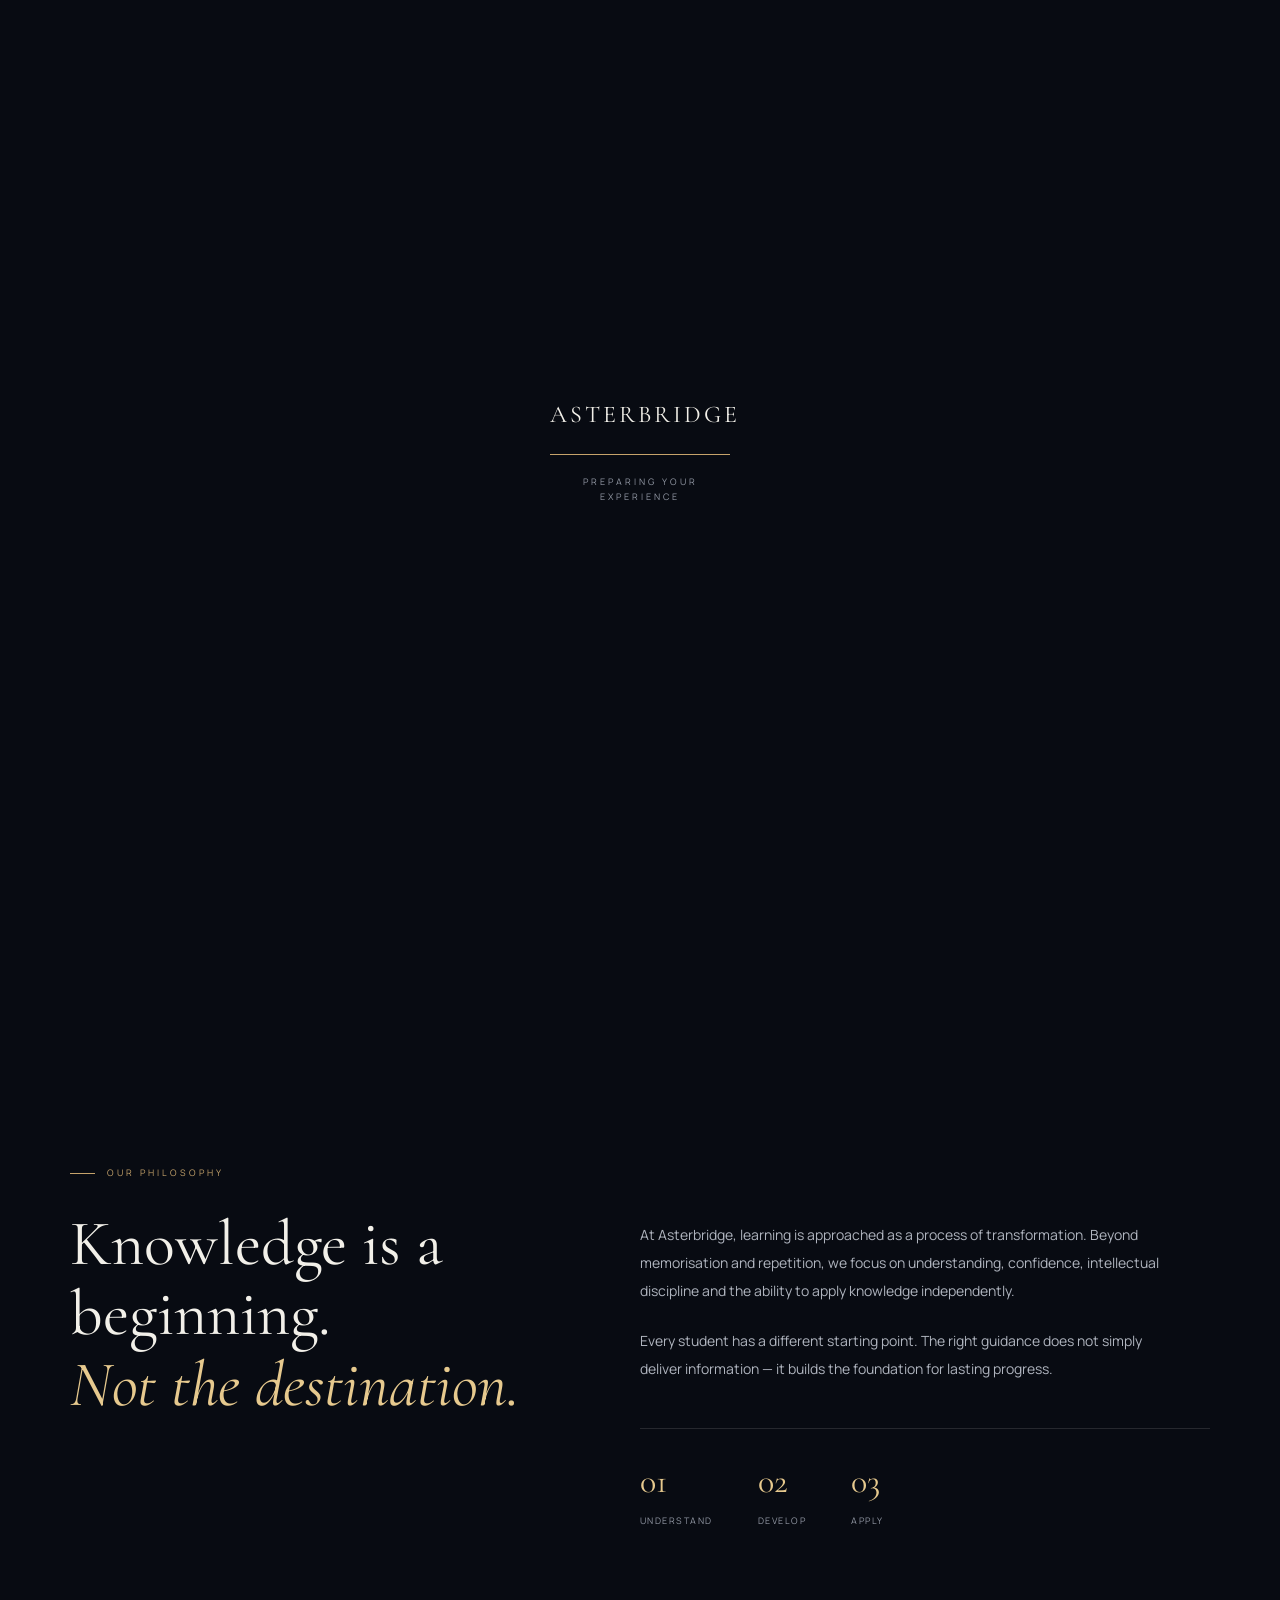
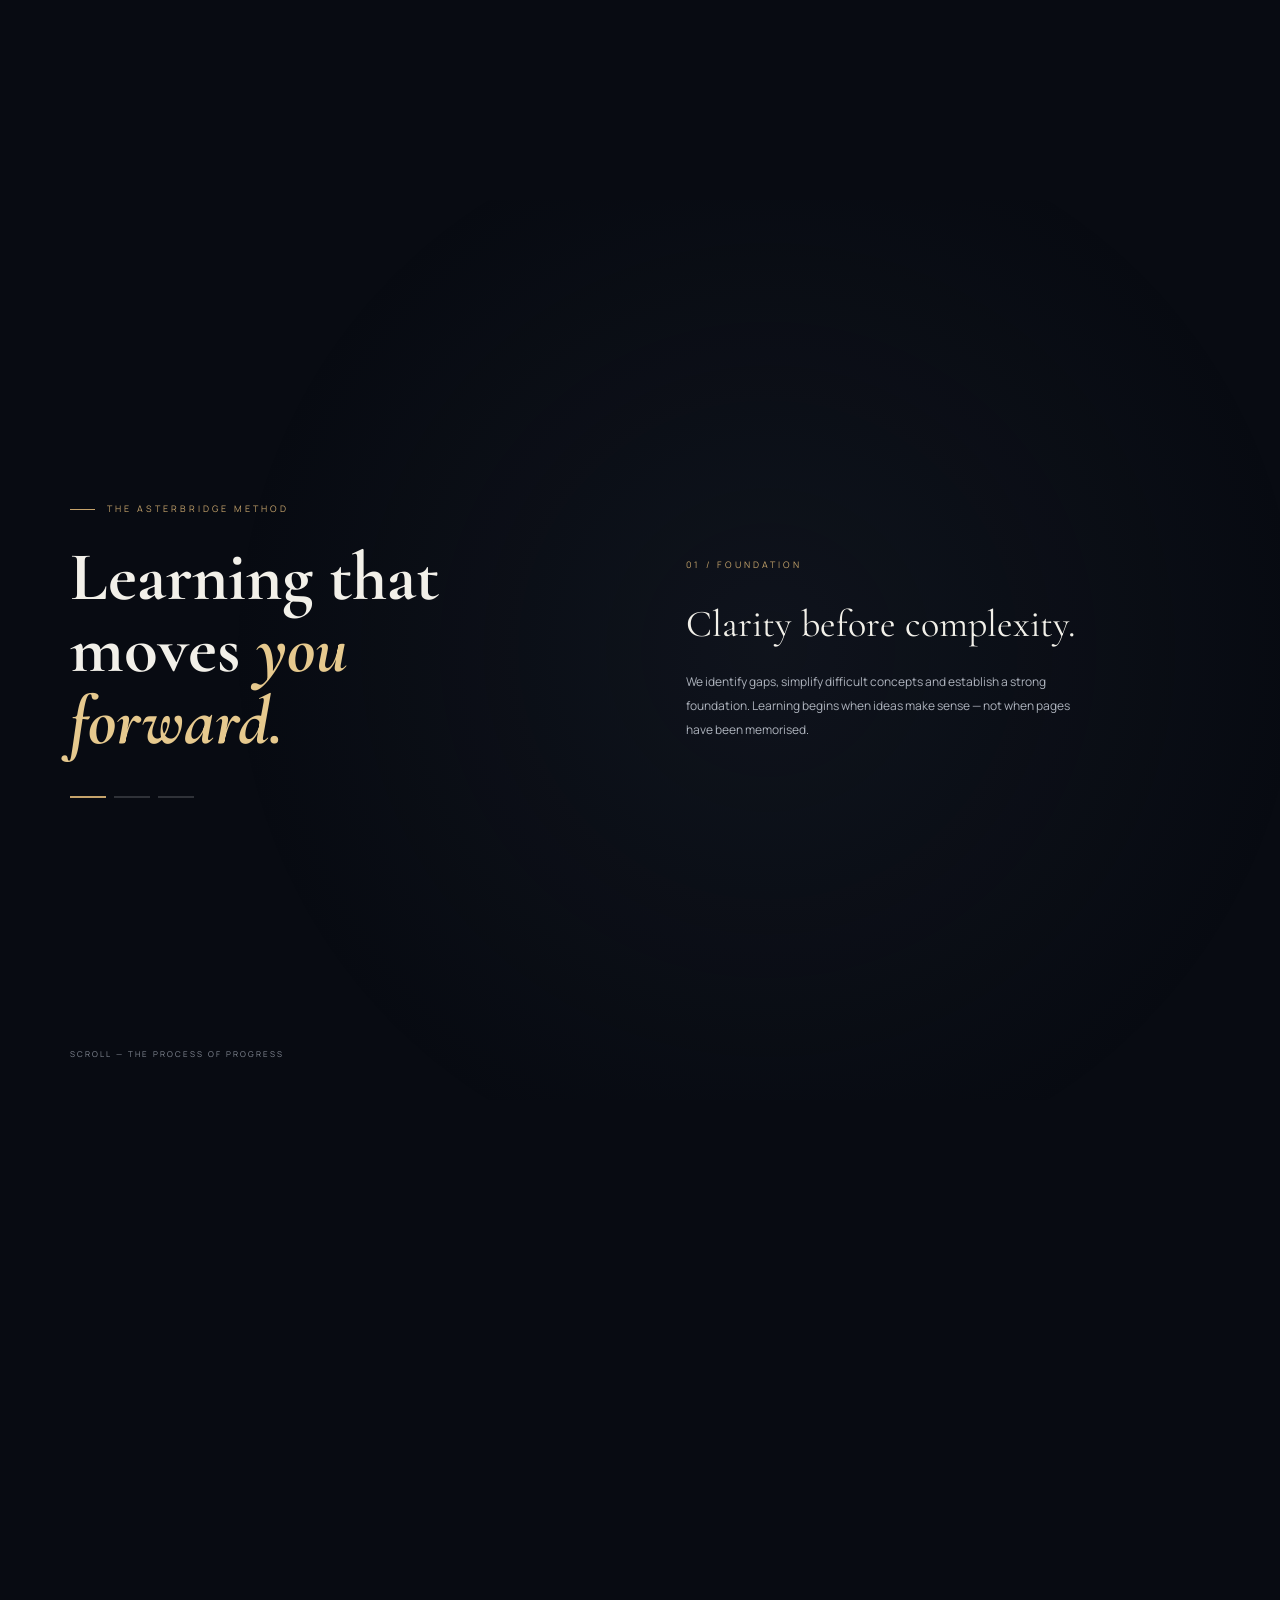
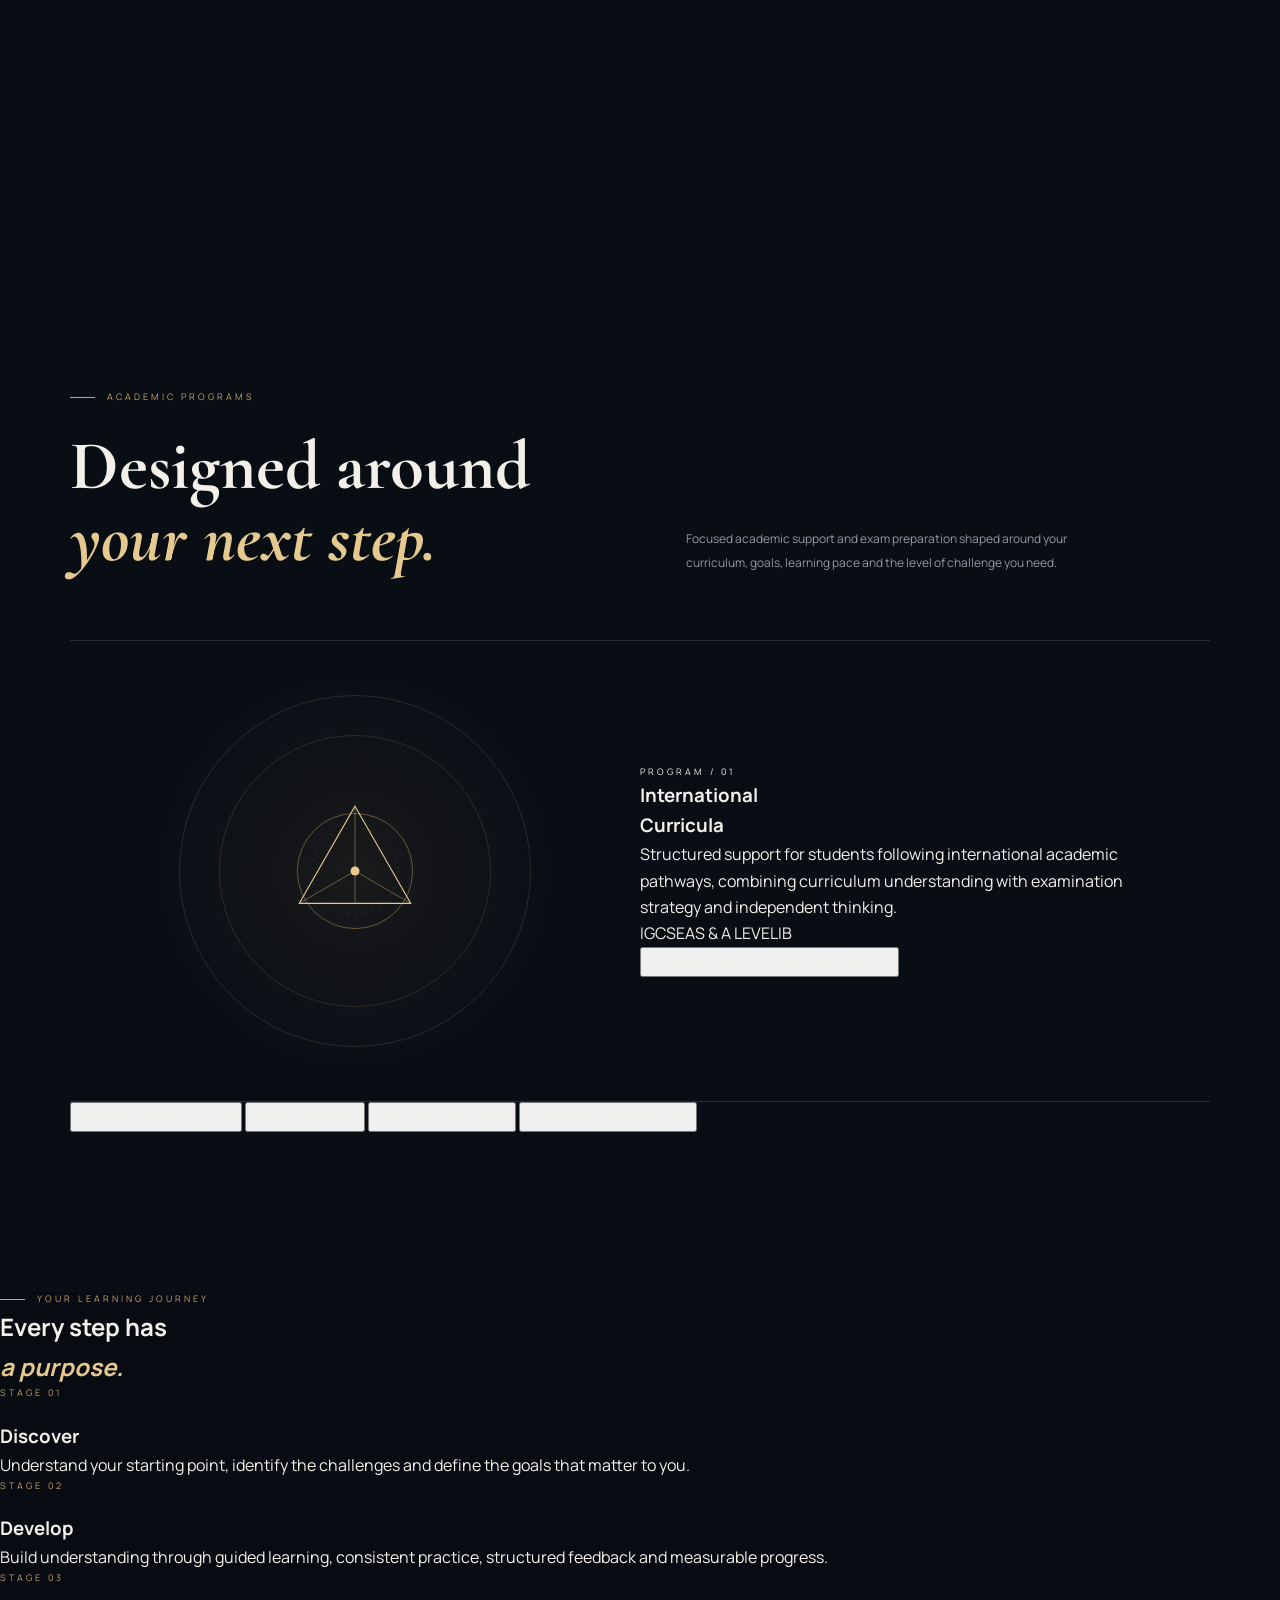
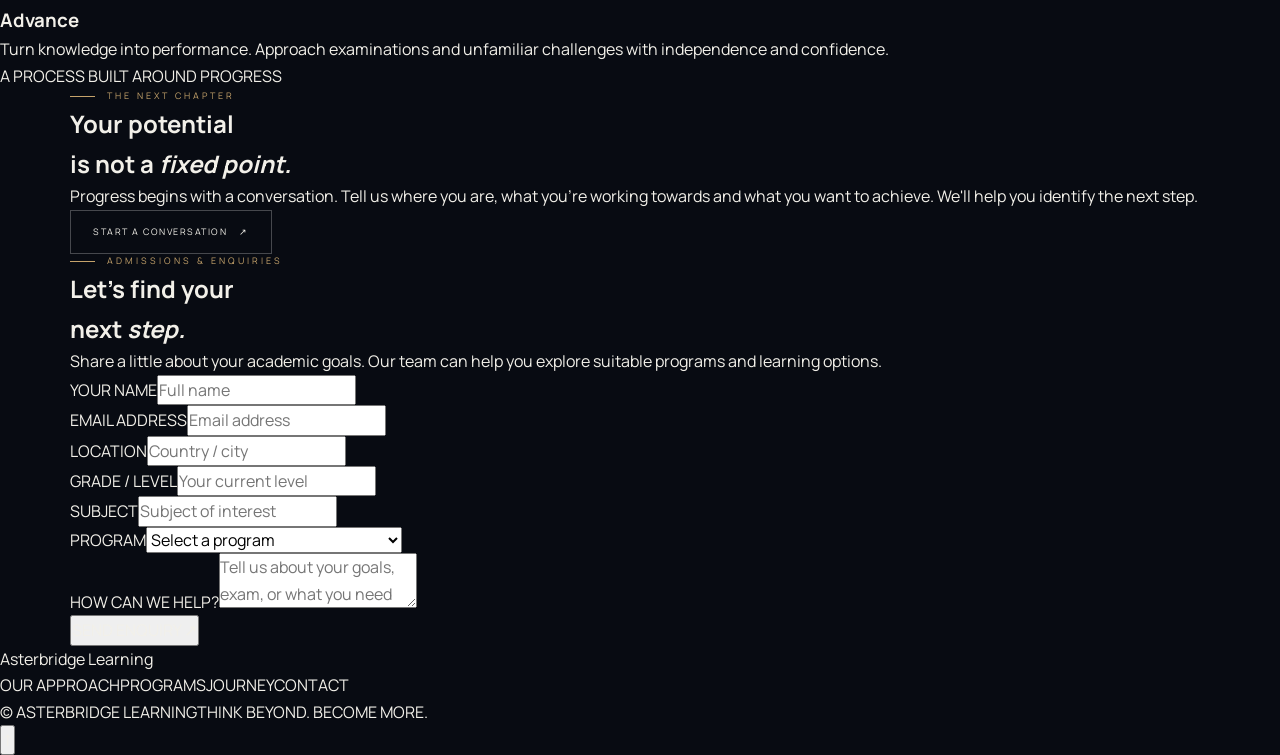
==== commit 23354fb3: "Update index.html" ====
--- a/index.html
+++ b/index.html
@@ -3,1937 +3,859 @@
 <html lang="en">
 <head>
 <meta charset="UTF-8">
-<meta name="viewport" content="width=device-width, initial-scale=1">
-<meta name="theme-color" content="#081321">
-
-<title>Asterbridge Learning — Education Beyond Boundaries</title>
-<meta name="description" content="Asterbridge Learning. Thoughtful academic guidance, science education, English, examination preparation and personalized learning.">
-<link rel="canonical" href="https://asterbridge-learning.pages.dev/">
+<meta name="viewport" content="width=device-width, initial-scale=1.0">
+<meta name="theme-color" content="#080b12">
+<meta name="description" content="Asterbridge Learning — academic development, tutoring and examination preparation.">
+<title>Asterbridge Learning | Think Beyond</title>
 
 <link rel="preconnect" href="https://fonts.googleapis.com">
 <link rel="preconnect" href="https://fonts.gstatic.com" crossorigin>
-<link href="https://fonts.googleapis.com/css2?family=DM+Sans:wght@400;500;600&family=Manrope:wght@400;500;600;700&family=Cormorant+Garamond:wght@400;500;600&display=swap" rel="stylesheet">
+<link href="https://fonts.googleapis.com/css2?family=DM+Sans:wght@400;500;600;700&family=Manrope:wght@300;400;500;600&family=Cormorant+Garamond:ital,wght@0,400;0,500;0,600;1,400&display=swap" rel="stylesheet">
+
+<script type="importmap">
+{
+  "imports": {
+    "three": "https://cdn.jsdelivr.net/npm/three@0.170.0/build/three.module.js"
+  }
+}
+</script>
 
 <style>
 :root{
-  --bg:#081321;
-  --bg2:#0d1b2a;
-  --panel:#102033;
-  --panel2:#14263a;
-  --cream:#e9e5dc;
-  --white:#f4f3ee;
-  --muted:#98a4b2;
-  --gold:#c3a16c;
-  --gold2:#dfc28a;
-  --line:rgba(222,226,230,.12);
+  --bg:#080b12;
+  --gold:#c5a36b;
+  --gold2:#e6c98e;
+  --white:#f2f0e9;
+  --muted:#9298a4;
+  --line:rgba(255,255,255,.12);
   --serif:"Cormorant Garamond",serif;
   --sans:"Manrope",sans-serif;
-  --body:"DM Sans",sans-serif;
-}
-
-*{box-sizing:border-box;margin:0;padding:0}
-
-html{scroll-behavior:smooth}
-
+  --ease:cubic-bezier(.22,.61,.36,1);
+}
+*{margin:0;padding:0;box-sizing:border-box}
+html{background:var(--bg)}
 body{
-  background:var(--bg);
-  color:var(--white);
-  font-family:var(--body);
-  overflow-x:hidden;
-}
-
+  color:var(--white);background:var(--bg);
+  font-family:var(--sans);line-height:1.65;
+  overflow-x:hidden;font-weight:400;
+}
+body.loading{overflow:hidden}
 a{color:inherit;text-decoration:none}
 button,input,select,textarea{font:inherit}
-button{cursor:pointer}
-img{max-width:100%}
-
-.container{
-  width:min(1160px,88%);
-  margin-inline:auto;
-}
-
-.section{padding:110px 0}
-
-.small-label{
-  color:var(--gold);
-  font-size:10px;
-  text-transform:uppercase;
-  letter-spacing:2.8px;
-  display:flex;
-  align-items:center;
-  gap:12px;
-}
-
-.small-label:before{
-  content:"";
-  width:24px;
-  height:1px;
-  background:var(--gold);
-}
-
-.heading{
-  font-family:var(--serif);
-  font-weight:400;
-  font-size:clamp(38px,4.4vw,61px);
-  line-height:1.03;
-  letter-spacing:-.4px;
-}
-
-.heading em{color:var(--gold);font-weight:400}
-
-.body-copy{
-  font-size:14px;
-  color:var(--muted);
-  line-height:1.95;
-}
-
-.gold{color:var(--gold)}
-
-.fade-in{
-  opacity:0;
-  transform:translateY(22px);
-  transition:opacity .75s ease,transform .75s ease;
-}
-
-.fade-in.show{
-  opacity:1;
-  transform:none;
-}
-
-.rule{height:1px;background:var(--line)}
-
-.btn{
-  display:inline-flex;
-  justify-content:center;
-  align-items:center;
-  gap:16px;
-  padding:13px 19px;
-  font-size:10px;
-  text-transform:uppercase;
-  letter-spacing:1.4px;
-  transition:.3s;
-  border:1px solid var(--gold);
-  background:var(--gold);
-  color:var(--bg);
-}
-
-.btn:hover{
-  background:transparent;
-  color:var(--gold);
-}
-
-.btn.secondary{
-  border-color:var(--line);
-  background:transparent;
-  color:var(--white);
-}
-
-.btn.secondary:hover{
-  border-color:var(--gold);
-  color:var(--gold);
-}
-
+button{color:inherit}
+::selection{background:var(--gold);color:#090c11}
+
+#webgl{position:fixed;inset:0;width:100%;height:100%;z-index:0;pointer-events:none}
+#webgl canvas{width:100%;height:100%;display:block}
+
+.noise{
+ position:fixed;inset:0;pointer-events:none;z-index:4;opacity:.035;
+ background-image:url("data:image/svg+xml,%3Csvg viewBox='0 0 180 180' xmlns='http://www.w3.org/2000/svg'%3E%3Cfilter id='n'%3E%3CfeTurbulence type='fractalNoise' baseFrequency='.85' numOctaves='3' stitchTiles='stitch'/%3E%3C/filter%3E%3Crect width='100%25' height='100%25' filter='url(%23n)' opacity='.7'/%3E%3C/svg%3E");
+}
+.vignette{
+ position:fixed;inset:0;z-index:2;pointer-events:none;
+ background:radial-gradient(ellipse at center,transparent 35%,rgba(4,6,10,.42) 100%);
+}
+#loader{
+ position:fixed;inset:0;background:#080b12;z-index:100;
+ display:flex;align-items:center;justify-content:center;
+ transition:opacity .8s,visibility .8s;
+}
+#loader.hide{opacity:0;visibility:hidden}
+.loader-inner{width:180px;text-align:center}
+.loader-name{font-family:var(--serif);font-size:24px;letter-spacing:3px}
+.loader-line{height:1px;background:rgba(255,255,255,.1);margin:20px 0;overflow:hidden}
+.loader-line:after{content:"";display:block;height:100%;width:0;background:var(--gold);animation:load 1.3s ease forwards}
+@keyframes load{to{width:100%}}
+.loader-label{font-size:9px;letter-spacing:3px;color:var(--muted)}
+
+.nav{
+ position:fixed;top:0;left:0;width:100%;height:86px;
+ z-index:30;padding:0 5.4%;
+ display:flex;align-items:center;justify-content:space-between;
+ transition:background .4s,height .4s,border .4s;
+}
+.nav.scrolled{height:70px;background:rgba(8,11,18,.82);backdrop-filter:blur(16px);border-bottom:1px solid var(--line)}
+.brand{display:flex;align-items:center;gap:12px}
+.brand-mark{
+ width:35px;height:35px;border:1px solid var(--gold);
+ display:flex;align-items:center;justify-content:center;
+ font-family:var(--serif);font-size:21px;color:var(--gold);transform:rotate(45deg);
+}
+.brand-mark span{transform:rotate(-45deg)}
+.brand-text{font-size:11px;letter-spacing:2.1px;line-height:1.4}
+.brand-text small{display:block;font-size:8px;letter-spacing:3px;color:var(--muted);margin-top:3px}
+.nav-links{display:flex;align-items:center;gap:36px}
+.nav-links a{font-size:10px;letter-spacing:1.2px;color:#d1d3d8;transition:color .3s}
+.nav-links a:hover{color:var(--gold2)}
+.nav-cta{border:1px solid rgba(197,163,107,.65);padding:11px 19px;font-size:9px;letter-spacing:1.3px;transition:.3s}
+.nav-cta:hover{background:var(--gold);color:#090b10}
+.menu-toggle{display:none;background:none;border:0;cursor:pointer;font-size:24px}
+
+section{position:relative;z-index:5}
+.section-label{
+ font-size:9px;letter-spacing:3px;text-transform:uppercase;color:var(--gold);
+ display:flex;align-items:center;gap:12px;
+}
+.section-label:before{content:"";width:25px;height:1px;background:var(--gold)}
+.serif{font-family:var(--serif);font-weight:400}
+.gold{color:var(--gold2)}
+.wrap{width:min(1180px,89%);margin:auto}
+.small-copy{font-size:12px;line-height:1.9;color:var(--muted)}
+
+.hero{height:100svh;min-height:690px;position:relative;display:flex;align-items:center}
+.hero-content{position:relative;z-index:8;width:min(1240px,89%);margin:auto;pointer-events:none}
+.hero-copy{max-width:620px}
+.hero-eyebrow{font-size:9px;letter-spacing:4px;color:var(--gold);margin-bottom:27px}
+.hero-title{font-family:var(--serif);font-weight:400;font-size:clamp(58px,7.6vw,105px);line-height:.98;letter-spacing:-1.8px}
+.hero-title .line{display:block;overflow:hidden}
+.hero-title .line span{display:inline-block;transform:translateY(115%);animation:titleIn 1.2s var(--ease) forwards}
+.hero-title .line:nth-child(2) span{animation-delay:.16s}
+@keyframes titleIn{to{transform:translateY(0)}}
+.hero-title em{font-style:italic;color:var(--gold2)}
+.hero-description{max-width:420px;font-size:13px;color:#b0b5bf;margin-top:28px;line-height:1.9;opacity:0;animation:fadeIn 1s 1s forwards}
+@keyframes fadeIn{to{opacity:1}}
+.hero-actions{display:flex;align-items:center;gap:27px;margin-top:35px;opacity:0;animation:fadeIn 1s 1.2s forwards}
+.btn{display:inline-flex;align-items:center;justify-content:center;gap:12px;padding:14px 22px;border:1px solid var(--gold);font-size:9px;letter-spacing:1.5px;transition:all .35s;pointer-events:auto}
+.btn-primary{background:var(--gold);color:#0a0d13}
+.btn-primary:hover{background:var(--gold2);transform:translateY(-3px)}
+.btn-outline{color:var(--white);border-color:rgba(255,255,255,.25)}
+.btn-outline:hover{border-color:var(--gold);color:var(--gold2)}
+.hero-note{font-size:9px;color:#888f9b;letter-spacing:1px}
+.hero-bottom{position:absolute;bottom:35px;left:5.5%;right:5.5%;z-index:8;display:flex;justify-content:space-between;align-items:end}
+.hero-scroll{display:flex;gap:12px;align-items:center;font-size:8px;letter-spacing:2px;color:#a3a6ae}
+.scroll-line{height:34px;width:1px;background:linear-gradient(var(--gold),transparent)}
+.hero-index{font-size:9px;color:#8a8f99;letter-spacing:2px}
+
+.intro{min-height:100vh;display:flex;align-items:center;background:linear-gradient(180,transparent,rgba(8,11,18,.9) 18%,#080b12 90%);padding:140px 0 160px}
+.intro-grid{display:grid;grid-template-columns:1fr 1.25fr;gap:10%;align-items:start}
+.intro-left{padding-top:15px}
+.intro-heading{font-size:clamp(40px,5vw,65px);line-height:1.1;margin-top:28px}
+.intro-heading em{color:var(--gold2)}
+.intro-right{padding-top:70px}
+.intro-right p{max-width:540px;font-size:14px;color:#afb4be;line-height:2}
+.intro-right p+p{margin-top:22px}
+.intro-stats{display:flex;gap:45px;margin-top:45px;padding-top:25px;border-top:1px solid var(--line)}
+.stat-num{font-family:var(--serif);font-size:34px;color:var(--gold2)}
+.stat-label{font-size:9px;letter-spacing:1.5px;color:var(--muted);margin-top:4px}
+
+.story{height:360vh;position:relative}
+.story-sticky{position:sticky;top:0;height:100svh;min-height:620px;overflow:hidden;display:flex;align-items:center}
+.story-bg{position:absolute;inset:0;background:radial-gradient(circle at 60% 50%,rgba(38,47,62,.24),transparent 60%)}
+.story-grid{position:relative;z-index:7;width:89%;max-width:1180px;margin:auto;display:grid;grid-template-columns:1fr 1fr;gap:8%}
+.story-left{display:flex;flex-direction:column;justify-content:center}
+.story-title{font-family:var(--serif);font-size:clamp(42px,5.4vw,74px);line-height:1.04;margin-top:25px;max-width:500px}
+.story-title em{color:var(--gold2)}
+.story-right{position:relative;min-height:330px;display:flex;align-items:center}
+.story-panel{position:absolute;max-width:410px;opacity:0;transform:translateY(40px);transition:opacity .65s,transform .8s var(--ease)}
+.story-panel.active{opacity:1;transform:translateY(0)}
+.story-panel h3{font-family:var(--serif);font-size:38px;font-weight:400;margin-bottom:15px}
+.story-panel p{font-size:12px;color:#aeb3bd;line-height:2}
+.story-number{color:var(--gold);font-size:9px;letter-spacing:3px;margin-bottom:20px}
+.story-progress{display:flex;gap:8px;margin-top:38px}
+.story-progress span{width:36px;height:2px;background:rgba(255,255,255,.16);transition:.4s}
+.story-progress span.active{background:var(--gold)}
+.story-caption{position:absolute;bottom:40px;left:5.5%;z-index:8;font-size:8px;letter-spacing:2px;color:#858b96}
+
+.programs{padding:150px 0 160px;background:#090d14}
+.program-head{display:grid;grid-template-columns:1fr 1fr;gap:8%;align-items:end;margin-bottom:65px}
+.program-head h2{font-family:var(--serif);font-size:clamp(42px,5.4vw,70px);line-height:1.05;margin-top:25px}
+.program-head p{max-width:440px;font-size:12px;color:var(--muted);line-height:2}
+.program-experience{position:relative;min-height:460px;display:grid;grid-template-columns:1fr 1fr;align-items:center;border-top:1px solid var(--line);border-bottom:1px solid var(--line)}
+.program-visual{position:relative;height:460px;overflow:hidden;display:flex;align-items:center;justify-content:center;background:radial-gradient(circle,rgba(183,149,94,.09),transparent 60%)}
+.program-visual:before,.program-visual:after{content:"";position:absolute;border:1px solid rgba(197,163,107,.17);border-radius:50%;width:270px;height:270px;animation:orbit 28s linear infinite}
+.program-visual:after{width:350px;height:350px;animation-direction:reverse}
+@keyframes orbit{to{transform:rotate(360deg)}}
+.program-visual svg{position:relative;z-index:2;width:180px;height:180px;transition:transform .6s}
+.program-visual:hover svg{transform:scale(1.06)}
+.program-content{padding:50px 8% 50px 0}
+.program-count{font-size:9px;letter-spacing:3px;color:var(--gold}
+}
+.program-name{font-family:var(--serif);font-size:46px;font-weight:400;line-height:1.1;margin:18px 0}
+.program-desc{font-size:12px;color:#aab0bb;max-width:440px;line-height:2}
+.program-list{display:flex;flex-wrap:wrap;gap:8px;margin:25px 0}
+.program-list span{font-size:9px;padding:7px 11px;border:1px solid rgba(255,255,255,.13);color:#aeb3bd}
+.program-btn{background:none;border:0;border-bottom:1px solid var(--gold;padding:12px 0;font-size:9px;letter-spacing:2px;color:var(--gold2);cursor:pointer;display:inline-flex;gap:12px;align-items:center;margin-top:8px}
+.program-btn:hover{gap:20px}
+.program-tabs{display:flex;flex-wrap:wrap;gap:8px;margin-top:40px}
+.program-tab{background:none;border:1px solid rgba(255,255,255,.14);padding:10px 15px;color:#a8aeb8;font-size:9px;letter-spacing:1px;cursor:pointer;transition:.3s}
+.program-tab.active,.program-tab:hover{border-color:var(--gold);color:var(--gold2);background:rgba(197,163,107,.06)}
+
+.journey{height:280vh;position:relative}
+.journey-sticky{position:sticky;top:0;height:100svh;min-height:600px;display:flex;align-items:center;overflow:hidden}
+.journey-content{width:min(1180px,89%);margin:auto;position:relative;z-index:7}
+.journey-title{font-family:var(--serif);font-size:clamp(43px,6vw,80px);line-height:1.05;margin-top:25px}
+.journey-title em{color:var(--gold2)}
+.journey-stage{position:absolute;right:8%;top:50%;transform:translateY(-50%);width:min(380px,35%);opacity:0;transition:.6s}
+.journey-stage.active{opacity:1}
+.journey-stage h3{font-family:var(--serif);font-size:40px;font-weight:400}
+.journey-stage p{font-size:12px;color:#aeb4be;line-height:2;margin-top:15px}
+.journey-steps{display:flex;gap:12px;margin-top:35px}
+.journey-steps span{width:45px;height:2px;background:rgba(255,255,255,.18);transition:.3s}
+.journey-steps span.active{background:var(--gold)}
+.journey-bottom{position:absolute;bottom:40px;left:5.5%;font-size:9px;letter-spacing:2px;color:#858b96}
+
+.closing{padding:150px 0 160px;background:linear-gradient(180,#080b12,#0d121a)}
+.closing-grid{display:grid;grid-template-columns:1.2fr .8fr;gap:10%;align-items:end}
+.closing-title{font-family:var(--serif);font-size:clamp(48px,6.7vw,88px);line-height:1.02;margin-top:30px}
+.closing-title em{color:var(--gold2)}
+.closing-copy{font-size:13px;color:#aeb4be;line-height:2;max-width:420px}
+.closing-copy .btn{margin-top:30px}
+
+.contact{padding:120px 0 130px;background:#eae7df;color:#121720}
+.contact-grid{display:grid;grid-template-columns:1fr 1.1fr;gap:12%}
+.contact .section-label{color:#9d7a43}
+.contact-title{font-family:var(--serif);font-size:clamp(42px,5.6vw,75px);line-height:1.05;margin-top:25px}
+.contact-title em{font-style:italic}
+.contact-intro{font-size:12px;color:#616671;max-width:420px;margin-top:22px;line-height:2}
+.contact-form{display:grid;grid-template-columns:1fr 1fr;gap:18px 20px}
+.field{display:flex;flex-direction:column;gap:8px}
+.field.full{grid-column:1/-1}
+.field label{font-size:9px;letter-spacing:1.5px;color:#5f626a}
+.field input,.field select,.field textarea{width:100%;background:transparent;border:0;border-bottom:1px solid #c6c4be;padding:11px 2px;outline:none;color:#171b23;font-size:12px;border-radius:0}
+.field select option{background:#eae7df}
+.field textarea{resize:vertical;min-height:80px}
+.field input:focus,.field select:focus,.field textarea:focus{border-color:#9d7a43}
+.field input::placeholder,.field textarea::placeholder{color:#9b9da2}
+.form-submit{grid-column:1/-1;background:#111720;color:#f1eee7;border:0;padding:16px 22px;letter-spacing:1.5px;font-size:9px;cursor:pointer;display:flex;justify-content:space-between;align-items:center;transition:.3s}
+.form-submit:hover{background:#252e3b}
+.form-submit:disabled{opacity:.6;cursor:wait}
+.form-message{grid-column:1/-1;font-size:11px;min-height:20px;color:#454951}
+
+.footer{padding:40px 5.5%;background:#080b12;position:relative;z-index:8}
+.footer-top{display:flex;align-items:center;justify-content:space-between;padding-bottom:30px;border-bottom:1px solid var(--line)}
+.footer-brand{font-family:var(--serif);font-size:26px;letter-spacing:1px}
+.footer-links{display:flex;gap:25px}
+.footer-links a{font-size:9px;color:#969ca6;letter-spacing:1px}
+.footer-links a:hover{color:var(--gold)}
+.footer-bottom{display:flex;justify-content:space-between;padding-top:25px;font-size:8px;color:#727986;letter-spacing:1px}
+.back-top{position:fixed;bottom:24px;right:24px;z-index:20;border:1px solid rgba(197,163,107,.5);background:#0b1019;width:42px;height:42px;cursor:pointer;opacity:0;pointer-events:none;transition:.3s}
+.back-top.show{opacity:1;pointer-events:auto}
+.back-top:hover{background:var(--gold);color:#0b1019}
+
+@media(max-width:850px){
+ .nav{height:72px;padding:0 6%}
+ .nav-links{gap:20px}
+ .nav-links a{font-size:9px}
+ .hero-content{width:88%}
+ .hero-title{font-size:clamp(60px,11vw,90px)}
+ .intro-grid,.story-grid,.program-head,.closing-grid,.contact-grid{grid-template-columns:1fr;gap:35px}
+ .intro-right{padding-top:0}
+ .intro{padding:120px 0}
+ .story-grid{gap:20px}
+ .story-title{font-size:clamp(45px,8vw,65px)}
+ .story-right{min-height:250px}
+ .program-experience{grid-template-columns:1fr}
+ .program-visual{height:320px}
+ .program-content{padding:35px 6%}
+ .journey-stage{right:6%;width:44%}
+ .journey-title{max-width:420px}
+ .closing-grid{gap:35px}
+ .contact-grid{gap:50px}
+}
+@media(max-width:600px){
+ .nav{height:65px}
+ .brand-text{font-size:9px;letter-spacing:1.5px}
+ .brand-text small{font-size:7px}
+ .brand-mark{width:29px;height:29px}
+ .menu-toggle{display:block}
+ .nav-links{position:absolute;top:65px;left:0;width:100%;padding:25px 6%;background:rgba(8,11,18,.97);backdrop-filter:blur(18px);display:flex;flex-direction:column;align-items:flex-start;gap:20px;transform:translateY(-10px);opacity:0;pointer-events:none;transition:.3s;border-bottom:1px solid var(--line)}
+ .nav-links.open{transform:translateY(0);opacity:1;pointer-events:auto}
+ .nav-cta{display:none}
+ .hero{min-height:650px}
+ .hero-title{font-size:clamp(55px,15vw,82px)}
+ .hero-description{font-size:12px;max-width:320px}
+ .hero-actions{gap:15px;flex-wrap:wrap}
+ .hero-note{display:none}
+ .hero-bottom{bottom:22px}
+ .intro-heading{font-size:48px}
+ .intro-stats{gap:24px}
+ .stat-num{font-size:28px}
+ .story{height:300vh}
+ .story-sticky{min-height:570px}
+ .story-grid{grid-template-columns:1fr;gap:25px}
+ .story-title{font-size:49px;max-width:330px}
+ .story-right{min-height:220px}
+ .story-panel h3{font-size:34px}
+ .story-panel p{font-size:11px}
+ .story-caption{bottom:25px}
+ .programs{padding:100px 0}
+ .program-head{gap:20px;margin-bottom:35px}
+ .program-head h2{font-size:47px}
+ .program-visual{height:280px}
+ .program-name{font-size:38px}
+ .program-experience{min-height:unset}
+ .journey{height:260vh}
+ .journey-sticky{min-height:570px}
+ .journey-content{width:88%}
+ .journey-title{font-size:49px;max-width:300px}
+ .journey-stage{top:auto;bottom:100px;left:6%;right:auto;width:88%;transform:none}
+ .journey-stage h3{font-size:34px}
+ .journey-stage p{font-size:11px}
+ .journey-bottom{bottom:25px}
+ .closing{padding:100px 0}
+ .closing-title{font-size:57px}
+ .contact{padding:100px 0}
+ .contact-grid{gap:40px}
+ .contact-title{font-size:49px}
+ .contact-form{grid-template-columns:1fr}
+ .field.full{grid-column:auto}
+ .form-submit{grid-column:auto}
+ .footer-top{align-items:flex-start;gap:30px;flex-direction:column}
+ .footer-links{flex-wrap:wrap;gap:18px}
+ .footer-bottom{gap:12px;flex-direction:column}
+}
 @media(prefers-reduced-motion:reduce){
-  html{scroll-behavior:auto}
-  *,*::before,*::after{animation:none!important;transition:none!important}
-}
-
-/* NAV */
-
-.nav{
-  position:fixed;
-  z-index:1000;
-  top:0;
-  left:0;
-  width:100%;
-  height:76px;
-  display:flex;
-  align-items:center;
-  background:rgba(8,19,33,.76);
-  backdrop-filter:blur(16px);
-  border-bottom:1px solid rgba(255,255,255,.07);
-  transition:height .3s,background .3s;
-}
-
-.nav.scrolled{
-  height:65px;
-  background:rgba(8,19,33,.97);
-}
-
-.nav-inner{
-  display:flex;
-  align-items:center;
-  justify-content:space-between;
-}
-
-.logo{
-  display:flex;
-  align-items:center;
-  gap:12px;
-}
-
-.logo-mark{
-  width:34px;
-  height:34px;
-  border:1px solid var(--gold);
-  color:var(--gold);
-  display:grid;
-  place-items:center;
-  font-family:var(--serif);
-  font-size:23px;
-}
-
-.logo-text{display:flex;flex-direction:column;gap:2px}
-
-.logo-title{
-  font-family:var(--serif);
-  font-size:22px;
-  line-height:1;
-}
-
-.logo-sub{
-  font-size:8px;
-  letter-spacing:2.8px;
-  text-transform:uppercase;
-  color:var(--gold);
-}
-
-.nav-links{
-  display:flex;
-  align-items:center;
-  list-style:none;
-  gap:30px;
-}
-
-.nav-links a{
-  font-size:10px;
-  color:#c0cad4;
-  transition:color .2s;
-}
-
-.nav-links a:hover{color:var(--gold)}
-
-.nav-links .contact-link{
-  border:1px solid rgba(195,161,108,.65);
-  color:var(--gold);
-  padding:11px 15px;
-}
-
-.menu-toggle{
-  display:none;
-  border:0;
-  background:none;
-  color:var(--white);
-  font-size:23px;
-}
-
-/* HERO */
-
-.hero{
-  min-height:100svh;
-  position:relative;
-  overflow:hidden;
-  display:flex;
-  align-items:center;
-  background:
-    radial-gradient(ellipse at 70% 45%,rgba(36,64,92,.36),transparent 55%),
-    var(--bg);
-  padding:125px 0 70px;
-}
-
-.hero-grid{
-  position:absolute;
-  inset:0;
-  opacity:.17;
-  background-image:
-    linear-gradient(to right,rgba(200,169,106,.12) 1px,transparent 1px),
-    linear-gradient(to bottom,rgba(200,169,106,.12) 1px,transparent 1px);
-  background-size:70px 70px;
-  mask-image:linear-gradient(to bottom,black,transparent 90%);
-}
-
-.hero-content{
-  display:grid;
-  grid-template-columns:1.12fr .88fr;
-  align-items:center;
-  gap:60px;
-  position:relative;
-  z-index:2;
-}
-
-.hero-copy{max-width:620px}
-
-.hero-copy .small-label{margin-bottom:27px}
-
-.hero-title{
-  font-family:var(--serif);
-  font-size:clamp(55px,6.5vw,88px);
-  font-weight:400;
-  line-height:.97;
-  letter-spacing:-1px;
-}
-
-.hero-title .second{
-  color:var(--gold);
-  font-style:italic;
-}
-
-.hero-title .third{
-  display:block;
-  color:#d8dce0;
-  font-size:.68em;
-  margin-top:8px;
-  letter-spacing:0;
-}
-
-.hero-description{
-  margin-top:26px;
-  max-width:440px;
-  color:#a9b5c2;
-  font-size:14px;
-  line-height:1.9;
-}
-
-.hero-actions{
-  display:flex;
-  gap:12px;
-  margin-top:29px;
-  flex-wrap:wrap;
-}
-
-.hero-meta{
-  margin-top:42px;
-  display:flex;
-  gap:25px;
-  color:#8291a3;
-  font-size:9px;
-  letter-spacing:1.4px;
-  text-transform:uppercase;
-}
-
-.hero-meta span{
-  display:flex;
-  gap:9px;
-  align-items:center;
-}
-
-.hero-meta span:before{
-  content:"";
-  width:4px;
-  height:4px;
-  background:var(--gold);
-  border-radius:50%;
-}
-
-/* HERO OBJECT */
-
-.hero-object{
-  height:460px;
-  display:grid;
-  place-items:center;
-  perspective:900px;
-  position:relative;
-}
-
-.object-wrap{
-  width:320px;
-  height:320px;
-  position:relative;
-  transform-style:preserve-3d;
-  animation:objectFloat 8s ease-in-out infinite;
-}
-
-.object-ring{
-  position:absolute;
-  inset:20px;
-  border:1px solid rgba(195,161,108,.32);
-  border-radius:50%;
-  transform:rotateX(67deg) rotateZ(-20deg);
-}
-
-.object-ring.r2{
-  inset:40px -5px;
-  transform:rotateY(67deg) rotateZ(20deg);
-  border-color:rgba(195,161,108,.19);
-}
-
-.object-ring.r3{
-  inset:0;
-  transform:rotateX(18deg) rotateZ(35deg);
-  border-color:rgba(255,255,255,.12);
-}
-
-.object-core{
-  position:absolute;
-  width:145px;
-  height:145px;
-  left:50%;
-  top:50%;
-  transform:translate(-50%,-50%) rotateX(12deg) rotateY(-20deg);
-  background:linear-gradient(135deg,#c6a36b,#7d6137 45%,#d5b77d);
-  box-shadow:
-    25px 25px 55px rgba(0,0,0,.45),
-    inset -20px -20px 30px rgba(0,0,0,.22),
-    inset 15px 15px 25px rgba(255,255,255,.15);
-}
-
-.object-core:before{
-  content:"A";
-  position:absolute;
-  inset:0;
-  display:grid;
-  place-items:center;
-  color:#132338;
-  font-family:var(--serif);
-  font-size:88px;
-}
-
-.object-core:after{
-  content:"";
-  position:absolute;
-  inset:0;
-  border:1px solid rgba(255,255,255,.18);
-}
-
-.object-shadow{
-  position:absolute;
-  bottom:25px;
-  left:50%;
-  width:180px;
-  height:35px;
-  transform:translateX(-50%);
-  background:rgba(0,0,0,.25);
-  filter:blur(20px);
-  border-radius:50%;
-}
-
-.object-caption{
-  position:absolute;
-  bottom:15px;
-  right:5px;
-  color:#8b99a9;
-  font-size:9px;
-  letter-spacing:2px;
-  text-transform:uppercase;
-}
-
-@keyframes objectFloat{
-  0%,100%{transform:translateY(0) rotateY(-5deg)}
-  50%{transform:translateY(-13px) rotateY(7deg)}
-}
-
-.hero-bottom{
-  position:absolute;
-  bottom:25px;
-  left:0;
-  right:0;
-  display:flex;
-  justify-content:space-between;
-  color:#748397;
-  font-size:9px;
-  letter-spacing:1.5px;
-  text-transform:uppercase;
-}
-
-/* INTRO */
-
-.intro{
-  background:var(--cream);
-  color:#142438;
-  padding:100px 0;
-}
-
-.intro-grid{
-  display:grid;
-  grid-template-columns:.85fr 1.15fr;
-  gap:80px;
-  align-items:start;
-}
-
-.intro .small-label{color:#987847}
-
-.intro .heading{margin-top:23px}
-
-.intro-text{
-  color:#586777;
-  font-size:14px;
-  line-height:2;
-}
-
-.intro-text p+p{margin-top:20px}
-
-.intro-signature{
-  margin-top:36px;
-  border-top:1px solid rgba(16,32,51,.15);
-  padding-top:20px;
-  display:flex;
-  justify-content:space-between;
-  flex-wrap:wrap;
-  gap:12px;
-  font-size:9px;
-  color:#947849;
-  letter-spacing:1.5px;
-  text-transform:uppercase;
-}
-
-/* PINNED STORY */
-
-.story{
-  background:#0b1827;
-  padding:0;
-}
-
-.story-scroll{
-  height:300vh;
-  position:relative;
-}
-
-.story-sticky{
-  position:sticky;
-  top:0;
-  height:100svh;
-  min-height:620px;
-  display:flex;
-  align-items:center;
-  overflow:hidden;
-}
-
-.story-bg{
-  position:absolute;
-  inset:0;
-  background:
-    radial-gradient(circle at 68% 50%,rgba(43,70,99,.32),transparent 38%),
-    #0b1827;
-}
-
-.story-bg:after{
-  content:"";
-  position:absolute;
-  inset:0;
-  background-image:linear-gradient(rgba(255,255,255,.025) 1px,transparent 1px);
-  background-size:100% 65px;
-}
-
-.story-layout{
-  width:min(1160px,88%);
-  margin:auto;
-  position:relative;
-  z-index:2;
-  display:grid;
-  grid-template-columns:1fr 1fr;
-  gap:70px;
-  align-items:center;
-}
-
-.story-left .small-label{margin-bottom:25px}
-
-.story-left h2{
-  font-family:var(--serif);
-  font-size:clamp(38px,4.2vw,58px);
-  font-weight:400;
-  line-height:1.05;
-}
-
-.story-left h2 em{
-  color:var(--gold);
-  font-style:italic;
-}
-
-.story-progress{
-  display:flex;
-  gap:8px;
-  margin-top:35px;
-}
-
-.story-progress span{
-  width:36px;
-  height:2px;
-  background:rgba(255,255,255,.17);
-  transition:background .4s;
-}
-
-.story-progress span.active{background:var(--gold)}
-
-.story-right{
-  min-height:360px;
-  position:relative;
-  display:flex;
-  align-items:center;
-}
-
-.story-panel{
-  position:absolute;
-  width:100%;
-  opacity:0;
-  transform:translateY(20px);
-  transition:opacity .6s,transform .6s;
-  pointer-events:none;
-}
-
-.story-panel.active{
-  opacity:1;
-  transform:translateY(0);
-}
-
-.story-number{
-  font-family:var(--serif);
-  font-size:70px;
-  color:rgba(195,161,108,.22);
-  line-height:1;
-}
-
-.story-panel h3{
-  font-family:var(--serif);
-  font-size:34px;
-  font-weight:400;
-  margin:15px 0;
-}
-
-.story-panel p{
-  color:#a5b2c1;
-  max-width:410px;
-  font-size:13px;
-  line-height:1.95;
-}
-
-.story-accent{
-  margin-top:28px;
-  width:60px;
-  height:1px;
-  background:var(--gold);
-}
-
-.story-object{
-  position:absolute;
-  right:7%;
-  width:230px;
-  height:230px;
-  border:1px solid rgba(195,161,108,.2);
-  transform:rotate(45deg);
-  transition:transform .8s;
-}
-
-.story-object:before,
-.story-object:after{
-  content:"";
-  position:absolute;
-  inset:20px;
-  border:1px solid rgba(195,161,108,.15);
-}
-
-.story-object:after{
-  inset:45px;
-  background:linear-gradient(135deg,rgba(195,161,108,.12),rgba(23,40,61,.05));
-}
-
-.story-object.object-2{transform:rotate(20deg) scale(.8)}
-.story-object.object-3{transform:rotate(65deg) scale(1.1)}
-
-.story-scroll-hint{
-  position:absolute;
-  bottom:25px;
-  left:50%;
-  transform:translateX(-50%);
-  font-size:9px;
-  color:#7d8c9d;
-  letter-spacing:2px;
-  text-transform:uppercase;
-}
-
-/* PROGRAMS */
-
-.programs{
-  background:#101e2e;
-}
-
-.program-header{
-  display:flex;
-  justify-content:space-between;
-  align-items:end;
-  gap:45px;
-  margin-bottom:50px;
-}
-
-.program-header .header-copy{max-width:460px}
-
-.program-header .heading{margin-top:20px}
-
-.program-header .body-copy{max-width:390px}
-
-.program-grid{
-  display:grid;
-  grid-template-columns:repeat(2,1fr);
-  border-top:1px solid var(--line);
-}
-
-.program{
-  padding:30px 28px 32px 0;
-  border-bottom:1px solid var(--line);
-  display:grid;
-  grid-template-columns:44px 1fr 30px;
-  gap:15px;
-  align-items:start;
-  transition:background .3s;
-}
-
-.program:nth-child(even){
-  padding-left:28px;
-  border-left:1px solid var(--line);
-}
-
-.program-index{
-  color:var(--gold);
-  font-family:var(--serif);
-  font-size:24px;
-}
-
-.program-content h3{
-  font-size:16px;
-  font-weight:500;
-  margin-bottom:9px;
-}
-
-.program-content p{
-  color:var(--muted);
-  font-size:12px;
-  line-height:1.85;
-}
-
-.program-arrow{
-  color:var(--gold);
-  font-size:16px;
-  transition:transform .3s;
-}
-
-.program:hover .program-arrow{transform:translate(4px,-4px)}
-
-.program:hover .program-content h3{color:var(--gold2)}
-
-.program{cursor:pointer}
-
-/* JOURNEY TIMELINE */
-
-.journey{
-  background:#081321;
-  padding:0;
-}
-
-.journey-scroll{height:240vh}
-
-.journey-sticky{
-  position:sticky;
-  top:0;
-  height:100svh;
-  min-height:620px;
-  display:flex;
-  align-items:center;
-  overflow:hidden;
-}
-
-.journey-inner{
-  width:min(1160px,88%);
-  margin:auto;
-}
-
-.journey-header{
-  display:flex;
-  justify-content:space-between;
-  align-items:end;
-  margin-bottom:65px;
-}
-
-.journey-header .heading{margin-top:20px}
-
-.journey-header .body-copy{max-width:390px}
-
-.journey-track{
-  position:relative;
-  display:grid;
-  grid-template-columns:repeat(3,1fr);
-}
-
-.journey-track:before{
-  content:"";
-  position:absolute;
-  top:17px;
-  left:0;
-  right:0;
-  height:1px;
-  background:rgba(195,161,108,.25);
-}
-
-.journey-stage{position:relative;padding:0 28px 0 0}
-
-.journey-stage:nth-child(2){padding-left:20px}
-.journey-stage:nth-child(3){padding-left:35px}
-
-.stage-dot{
-  width:35px;
-  height:35px;
-  position:relative;
-  z-index:2;
-  border:1px solid rgba(195,161,108,.5);
-  background:var(--bg);
-  display:grid;
-  place-items:center;
-  font-size:10px;
-  color:var(--gold);
-  transition:.4s;
-}
-
-.journey-stage.active .stage-dot{
-  background:var(--gold);
-  color:var(--bg);
-  box-shadow:0 0 25px rgba(195,161,108,.18);
-}
-
-.stage-title{
-  font-family:var(--serif);
-  font-size:31px;
-  font-weight:400;
-  margin-top:30px;
-}
-
-.stage-copy{
-  margin-top:13px;
-  font-size:12px;
-  color:var(--muted);
-  line-height:1.9;
-  max-width:300px;
-  transition:opacity .4s;
-}
-
-.stage-foot{
-  color:var(--gold);
-  text-transform:uppercase;
-  letter-spacing:1.5px;
-  font-size:9px;
-  margin-top:25px;
-}
-
-.journey-progress{
-  height:2px;
-  background:rgba(255,255,255,.1);
-  margin-top:55px;
-  position:relative;
-}
-
-.journey-progress-fill{
-  height:100%;
-  width:0;
-  background:var(--gold);
-  transition:width .15s linear;
-}
-
-/* CLOSING */
-
-.closing{
-  padding:105px 0;
-  background:#e9e5dc;
-  color:#102033;
-}
-
-.closing-grid{
-  display:grid;
-  grid-template-columns:1fr .8fr;
-  gap:70px;
-  align-items:center;
-}
-
-.closing .small-label{color:#917344}
-
-.closing h2{
-  font-family:var(--serif);
-  font-weight:400;
-  font-size:clamp(42px,4.5vw,63px);
-  line-height:1.02;
-  margin-top:24px;
-}
-
-.closing h2 em{color:#947545}
-
-.closing-text{
-  color:#637181;
-  font-size:13px;
-  line-height:1.95;
-}
-
-.closing-text p+p{margin-top:20px}
-
-.closing .btn{margin-top:28px}
-
-/* CONTACT */
-
-.contact{
-  background:#101e2e;
-}
-
-.contact-layout{
-  display:grid;
-  grid-template-columns:.8fr 1.2fr;
-  gap:75px;
-}
-
-.contact-copy .heading{margin-top:24px}
-
-.contact-copy p{
-  margin-top:20px;
-  max-width:380px;
-}
-
-.contact-detail{
-  margin-top:38px;
-  padding-top:20px;
-  border-top:1px solid var(--line);
-  color:#7f90a3;
-  font-size:10px;
-  line-height:1.8;
-  letter-spacing:1px;
-  text-transform:uppercase;
-}
-
-.form-box{
-  border:1px solid var(--line);
-  background:rgba(255,255,255,.015);
-  padding:35px;
-}
-
-.form-title{
-  font-family:var(--serif);
-  font-size:31px;
-  font-weight:400;
-  margin-bottom:28px;
-}
-
-.form-grid{
-  display:grid;
-  grid-template-columns:1fr 1fr;
-  gap:22px;
-}
-
-.field{
-  display:flex;
-  flex-direction:column;
-  gap:8px;
-}
-
-.field.full{grid-column:1/-1}
-
-.field label{
-  font-size:9px;
-  text-transform:uppercase;
-  letter-spacing:1.4px;
-  color:#95a4b3;
-}
-
-.field input,.field select,.field textarea{
-  width:100%;
-  border:0;
-  border-bottom:1px solid rgba(255,255,255,.15);
-  background:transparent;
-  border-radius:0;
-  padding:12px 0;
-  outline:none;
-  color:var(--white);
-  font-size:12px;
-}
-
-.field input:focus,.field select:focus,.field textarea:focus{
-  border-color:var(--gold);
-}
-
-.field input::placeholder,.field textarea::placeholder{color:#68798b}
-
-.field select{color:#b6c1cc}
-.field select option{background:#102033;color:#fff}
-
-.field textarea{min-height:95px;resize:vertical}
-
-.submit{
-  margin-top:25px;
-  width:100%;
-}
-
-.form-status{
-  display:none;
-  margin-top:14px;
-  font-size:12px;
-  line-height:1.7;
-}
-
-.form-status.show{display:block}
-.form-status.success{color:#a9d4ba}
-.form-status.error{color:#e6a5a5}
-
-.privacy{
-  margin-top:13px;
-  font-size:9px;
-  line-height:1.8;
-  color:#728295;
-}
-
-/* FOOTER */
-
-.footer{
-  background:#060e18;
-  padding:55px 0 22px;
-}
-
-.footer-main{
-  display:flex;
-  justify-content:space-between;
-  align-items:start;
-  gap:40px;
-  padding-bottom:40px;
-}
-
-.footer-about{max-width:330px}
-
-.footer-about p{
-  margin-top:16px;
-  color:#7f8e9f;
-  font-size:12px;
-  line-height:1.9;
-}
-
-.footer-links{
-  display:flex;
-  flex-wrap:wrap;
-  gap:24px;
-}
-
-.footer-links a{
-  font-size:10px;
-  color:#a2afbd;
-}
-
-.footer-links a:hover{color:var(--gold)}
-
-.footer-bottom{
-  border-top:1px solid rgba(255,255,255,.08);
-  padding-top:20px;
-  display:flex;
-  justify-content:space-between;
-  gap:20px;
-  color:#657487;
-  font-size:9px;
-  letter-spacing:.4px;
-}
-
-.back-top{
-  position:fixed;
-  bottom:22px;
-  right:22px;
-  width:40px;
-  height:40px;
-  display:grid;
-  place-items:center;
-  background:var(--gold);
-  color:var(--bg);
-  border:0;
-  z-index:99;
-  opacity:0;
-  visibility:hidden;
-  transition:.3s;
-}
-
-.back-top.visible{opacity:1;visibility:visible}
-
-/* RESPONSIVE */
-
-@media(max-width:900px){
-
-  .hero-content{grid-template-columns:1fr 1fr;gap:25px}
-  .hero-title{font-size:clamp(52px,7vw,75px)}
-  .hero-object{height:350px}
-  .object-wrap{width:250px;height:250px}
-  .object-core{width:115px;height:115px}
-  .object-core:before{font-size:70px}
-  .intro-grid{gap:45px}
-  .story-layout{gap:35px}
-  .story-object{width:150px;height:150px;right:0}
-  .program-header{align-items:start}
-  .journey-header{gap:35px}
-  .closing-grid{gap:40px}
-  .contact-layout{gap:40px}
-}
-
-@media(max-width:700px){
-
-  .container{width:89%}
-  .section{padding:80px 0}
-  .nav{height:67px}
-  .menu-toggle{display:block;z-index:1002}
-  .nav-links{
-    position:fixed;
-    inset:0;
-    height:100svh;
-    background:rgba(8,19,33,.98);
-    display:flex;
-    flex-direction:column;
-    justify-content:center;
-    align-items:center;
-    gap:28px;
-    transform:translateX(100%);
-    transition:transform .35s;
-  }
-  .nav-links.open{transform:translateX(0)}
-  .nav-links a{font-size:13px}
-  body.menu-open{overflow:hidden}
-
-  .hero{min-height:auto;padding:115px 0 80px}
-  .hero-content{grid-template-columns:1fr}
-  .hero-title{font-size:clamp(54px,13vw,78px)}
-  .hero-description{font-size:13px}
-  .hero-object{height:300px;margin-top:5px}
-  .object-wrap{width:230px;height:230px}
-  .hero-bottom{bottom:15px;font-size:8px}
-  .hero-meta{gap:15px;flex-wrap:wrap}
-
-  .intro-grid{grid-template-columns:1fr;gap:25px}
-  .intro-signature{gap:12px}
-
-  /* Mobile pinned narrative */
-  .story-scroll{height:240vh}
-  .story-sticky{min-height:550px;height:100svh}
-  .story-layout{grid-template-columns:1fr;gap:35px}
-  .story-left h2{font-size:43px}
-  .story-right{min-height:270px}
-  .story-panel h3{font-size:29px}
-  .story-panel p{font-size:12px;max-width:340px}
-  .story-number{font-size:55px}
-  .story-object{width:125px;height:125px;right:3%;opacity:.65}
-  .story-scroll-hint{bottom:17px}
-
-  .program-header{display:block}
-  .program-header .body-copy{margin-top:22px}
-  .program-grid{grid-template-columns:1fr}
-  .program,.program:nth-child(even){
-    padding:24px 0;
-    border-left:0;
-    grid-template-columns:36px 1fr 22px;
-  }
-  .program-content h3{font-size:15px}
-  .program-content p{font-size:11px}
-
-  .journey-scroll{height:240vh}
-  .journey-sticky{min-height:550px}
-  .journey-header{display:block;margin-bottom:45px}
-  .journey-header .body-copy{margin-top:20px}
-  .journey-track{grid-template-columns:1fr;gap:24px}
-  .journey-track:before{left:17px;right:auto;top:0;bottom:0;width:1px;height:auto}
-  .journey-stage,.journey-stage:nth-child(2),.journey-stage:nth-child(3){
-    padding:0;
-    display:grid;
-    grid-template-columns:35px 1fr;
-    gap:0 18px;
-  }
-  .stage-dot{grid-row:1/4}
-  .stage-title{margin:0;font-size:26px}
-  .stage-copy{margin-top:8px;max-width:400px}
-  .stage-foot{margin-top:10px}
-  .journey-progress{margin-top:28px}
-
-  .closing-grid{grid-template-columns:1fr;gap:25px}
-  .contact-layout{grid-template-columns:1fr}
-  .form-box{padding:26px 20px}
-  .form-grid{grid-template-columns:1fr}
-  .field.full{grid-column:auto}
-  .footer-main{flex-direction:column;gap:30px}
-  .footer-links{gap:17px}
-  .footer-bottom{flex-direction:column;gap:10px}
-}
-
-@media(max-width:390px){
-  .hero-title{font-size:52px}
-  .hero-actions .btn{width:100%}
-  .story-left h2{font-size:39px}
+ *,*:before,*:after{animation-duration:.01ms!important;transition-duration:.01ms!important}
 }
 </style>
 </head>
-
-<body>
-
-<!-- NAVIGATION -->
-<nav class="nav" id="navbar">
-  <div class="container nav-inner">
-
-    <a class="logo" href="#home">
-      <div class="logo-mark">A</div>
-      <div class="logo-text">
-        <span class="logo-title">Asterbridge</span>
-        <span class="logo-sub">Learning</span>
+<body class="loading">
+
+<div id="loader">
+  <div class="loader-inner">
+    <div class="loader-name">ASTERBRIDGE</div>
+    <div class="loader-line"></div>
+    <div class="loader-label">PREPARING YOUR EXPERIENCE</div>
+  </div>
+</div>
+
+<div id="webgl"></div>
+<div class="noise"></div>
+<div class="vignette"></div>
+
+<nav class="nav" id="nav">
+  <a href="#home" class="brand">
+    <div class="brand-mark"><span>A</span></div>
+    <div class="brand-text">ASTERBRIDGE<small>LEARNING</small></div>
+  </a>
+  <div class="nav-links" id="navLinks">
+    <a href="#approach">OUR APPROACH</a>
+    <a href="#programs">PROGRAMS</a>
+    <a href="#journey">THE JOURNEY</a>
+    <a href="#contact">CONTACT</a>
+  </div>
+  <a href="#contact" class="nav-cta">ENQUIRE NOW ↗</a>
+  <button class="menu-toggle" id="menuToggle" aria-label="Open menu">☰</button>
+</nav>
+
+<section class="hero" id="home">
+  <div class="hero-content">
+    <div class="hero-copy">
+      <div class="hero-eyebrow">A DIFFERENT APPROACH TO LEARNING</div>
+      <h1 class="hero-title">
+        <span class="line"><span>Think beyond.</span></span>
+        <span class="line"><span><em>Become more.</em></span></span>
+      </h1>
+      <p class="hero-description">Education is not simply the pursuit of answers. It is the process of building the mind that knows how to find them.</p>
+      <div class="hero-actions">
+        <a href="#programs" class="btn btn-primary">EXPLORE PROGRAMS <span>↗</span></a>
+        <span class="hero-note">LEARN WITH INTENTION</span>
       </div>
-    </a>
-
-    <button class="menu-toggle" id="menuToggle" aria-label="Open navigation" aria-expanded="false">☰</button>
-
-    <ul class="nav-links" id="navLinks">
-      <li><a href="#intro">Perspective</a></li>
-      <li><a href="#philosophy">Philosophy</a></li>
-      <li><a href="#programs">Programs</a></li>
-      <li><a href="#journey">Approach</a></li>
-      <li><a href="#about">About</a></li>
-      <li><a class="contact-link" href="#contact">Enquire ↗</a></li>
-    </ul>
-
-  </div>
-</nav>
-
-<!-- HERO -->
-<section class="hero" id="home">
-
-  <div class="hero-grid"></div>
-
-  <div class="container hero-content">
-
-    <div class="hero-copy">
-
-      <div class="small-label">A considered approach to education</div>
-
-      <h1 class="hero-title">
-        Beyond the
-        <span class="second">classroom.</span>
-        <span class="third">Into a world of possibility.</span>
-      </h1>
-
-      <p class="hero-description">
-        Learning should open doors — to ideas, to understanding,
-        and to a future shaped by the ability to think independently.
-        We believe education is where that journey begins.
-      </p>
-
-      <div class="hero-actions">
-        <a href="#programs" class="btn">Explore learning <span>↗</span></a>
-        <a href="#philosophy" class="btn secondary">Our perspective</a>
+    </div>
+  </div>
+  <div class="hero-bottom">
+    <div class="hero-scroll"><div class="scroll-line"></div> SCROLL TO EXPLORE</div>
+    <div class="hero-index">01 — 05</div>
+  </div>
+</section>
+
+<section class="intro" id="approach">
+  <div class="wrap intro-grid">
+    <div class="intro-left">
+      <div class="section-label">OUR PHILOSOPHY</div>
+      <h2 class="intro-heading serif">Knowledge is a beginning.<br><em>Not the destination.</em></h2>
+    </div>
+    <div class="intro-right">
+      <p>At Asterbridge, learning is approached as a process of transformation. Beyond memorisation and repetition, we focus on understanding, confidence, intellectual discipline and the ability to apply knowledge independently.</p>
+      <p>Every student has a different starting point. The right guidance does not simply deliver information — it builds the foundation for lasting progress.</p>
+      <div class="intro-stats">
+        <div><div class="stat-num serif">01</div><div class="stat-label">UNDERSTAND</div></div>
+        <div><div class="stat-num serif">02</div><div class="stat-label">DEVELOP</div></div>
+        <div><div class="stat-num serif">03</div><div class="stat-label">APPLY</div></div>
       </div>
-
-      <div class="hero-meta">
-        <span>Academic development</span>
-        <span>Personalized learning</span>
+    </div>
+  </div>
+</section>
+
+<section class="story" id="story">
+  <div class="story-sticky">
+    <div class="story-bg"></div>
+    <div class="story-grid">
+      <div class="story-left">
+        <div class="section-label">THE ASTERBRIDGE METHOD</div>
+        <h2 class="story-title">Learning that<br>moves <em>you forward.</em></h2>
+        <div class="story-progress" id="storyProgress"><span class="active"></span><span></span><span></span></div>
       </div>
-
-    </div>
-
-    <div class="hero-object" id="heroObject">
-      <div class="object-wrap" id="objectWrap">
-        <div class="object-ring"></div>
-        <div class="object-ring r2"></div>
-        <div class="object-ring r3"></div>
-        <div class="object-core"></div>
+      <div class="story-right">
+        <div class="story-panel active">
+          <div class="story-number">01 / FOUNDATION</div>
+          <h3>Clarity before complexity.</h3>
+          <p>We identify gaps, simplify difficult concepts and establish a strong foundation. Learning begins when ideas make sense — not when pages have been memorised.</p>
+        </div>
+        <div class="story-panel">
+          <div class="story-number">02 / DEVELOPMENT</div>
+          <h3>Practice with purpose.</h3>
+          <p>Structured exercises, targeted feedback and deliberate practice help students move beyond familiarity toward genuine mastery.</p>
+        </div>
+        <div class="story-panel">
+          <div class="story-number">03 / INDEPENDENCE</div>
+          <h3>Confidence without dependence.</h3>
+          <p>Our goal is to develop students who can think critically, approach unfamiliar problems and work with confidence on their own.</p>
+        </div>
       </div>
-      <div class="object-shadow"></div>
-      <div class="object-caption">Knowledge · Perspective · Growth</div>
-    </div>
-
-  </div>
-
-  <div class="container hero-bottom">
-    <span>Asterbridge Learning</span>
-    <span>Scroll to discover ↓</span>
-  </div>
-
+    </div>
+    <div class="story-caption">SCROLL — THE PROCESS OF PROGRESS</div>
+  </div>
 </section>
 
-<!-- INTRO -->
-<section class="section intro" id="intro">
-
-  <div class="container intro-grid">
-
-    <div class="fade-in">
-      <div class="small-label">Our perspective</div>
-      <h2 class="heading" style="margin-top:22px">
-        Education is not the accumulation of answers.
-        <em>It is learning how to find them.</em>
-      </h2>
-    </div>
-
-    <div class="intro-text fade-in">
-      <p>
-        Every student approaches learning differently. Some need
-        stronger foundations, some need direction, and others need
-        the space to explore ideas beyond what is already familiar.
-      </p>
-
-      <p>
-        We see education as a process of building capability.
-        Through thoughtful teaching, structured practice, and
-        meaningful understanding, students can develop the confidence
-        to approach unfamiliar challenges and make knowledge their own.
-      </p>
-
-      <div class="intro-signature">
-        <span>Curiosity</span>
-        <span>Clarity</span>
-        <span>Independent thought</span>
+<section class="programs" id="programs">
+  <div class="wrap">
+    <div class="program-head">
+      <div>
+        <div class="section-label">ACADEMIC PROGRAMS</div>
+        <h2>Designed around<br><em class="gold">your next step.</em></h2>
       </div>
-    </div>
-
-  </div>
-
+      <p>Focused academic support and exam preparation shaped around your curriculum, goals, learning pace and the level of challenge you need.</p>
+    </div>
+
+    <div class="program-experience">
+      <div class="program-visual" id="programVisual">
+        <svg id="programSvg" viewBox="0 0 200 200" fill="none" xmlns="http://www.w3.org/2000/svg">
+          <circle cx="100" cy="100" r="64" stroke="#C5A36B" stroke-opacity=".5"/>
+          <circle cx="100" cy="100" r="48" stroke="#C5A36B" stroke-opacity=".25" stroke-dasharray="2 7"/>
+          <path d="M100 28L162 136H38L100 28Z" stroke="#E6C98E" stroke-width="1.2"/>
+          <path d="M100 28V136M38 136L100 100L162 136" stroke="#C5A36B" stroke-opacity=".55"/>
+          <circle cx="100" cy="100" r="5" fill="#E6C98E"/>
+        </svg>
+      </div>
+      <div class="program-content">
+        <div class="program-count" id="programCount">PROGRAM / 01</div>
+        <h3 class="program-name" id="programName">International<br>Curricula</h3>
+        <p class="program-desc" id="programDesc">Structured support for students following international academic pathways, combining curriculum understanding with examination strategy and independent thinking.</p>
+        <div class="program-list" id="programTags"><span>IGCSE</span><span>AS & A LEVEL</span><span>IB</span></div>
+        <button class="program-btn" id="programEnquire">ENQUIRE ABOUT THIS PROGRAM <span>↗</span></button>
+      </div>
+    </div>
+    <div class="program-tabs" id="programTabs">
+      <button class="program-tab active" data-program="0">International Curricula</button>
+      <button class="program-tab" data-program="1">North American</button>
+      <button class="program-tab" data-program="2">Science & Entrance</button>
+      <button class="program-tab" data-program="3">Academic Development</button>
+    </div>
+  </div>
 </section>
 
-<!-- PINNED PHILOSOPHY STORY -->
-<section class="story" id="philosophy">
-
-  <div class="story-scroll" id="storyScroll">
-
-    <div class="story-sticky">
-
-      <div class="story-bg"></div>
-
-      <div class="story-layout">
-
-        <div class="story-left">
-          <div class="small-label">The philosophy</div>
-
-          <h2>
-            The way we learn
-            shapes the way
-            <em>we think.</em>
-          </h2>
-
-          <div class="story-progress" id="storyProgress">
-            <span class="active"></span>
-            <span></span>
-            <span></span>
-          </div>
-        </div>
-
-        <div class="story-right">
-
-          <div class="story-object" id="storyObject"></div>
-
-          <article class="story-panel active">
-            <div class="story-number">01</div>
-            <h3>Curiosity comes first.</h3>
-            <p>
-              Meaningful learning begins with a question.
-              We encourage students to explore concepts, recognise
-              connections, and approach subjects with genuine interest
-              rather than simply memorising information.
-            </p>
-            <div class="story-accent"></div>
-          </article>
-
-          <article class="story-panel">
-            <div class="story-number">02</div>
-            <h3>Understanding creates confidence.</h3>
-            <p>
-              Confidence grows when students know why something works.
-              Strong foundations, clear explanations, and guided
-              practice help turn uncertainty into understanding.
-            </p>
-            <div class="story-accent"></div>
-          </article>
-
-          <article class="story-panel">
-            <div class="story-number">03</div>
-            <h3>Knowledge becomes independence.</h3>
-            <p>
-              The real measure of learning is the ability to use it.
-              We value independent thinking, application, and the
-              confidence to face new academic challenges.
-            </p>
-            <div class="story-accent"></div>
-          </article>
-
-        </div>
-
-      </div>
-
-      <div class="story-scroll-hint">Continue scrolling</div>
-
-    </div>
-
-  </div>
-
+<section class="journey" id="journey">
+  <div class="journey-sticky">
+    <div class="journey-content">
+      <div class="section-label">YOUR LEARNING JOURNEY</div>
+      <h2 class="journey-title">Every step has<br><em class="gold">a purpose.</em></h2>
+      <div class="journey-steps" id="journeySteps"><span class="active"></span><span></span><span></span></div>
+    </div>
+    <div class="journey-stage active"><div class="story-number">STAGE 01</div><h3>Discover</h3><p>Understand your starting point, identify the challenges and define the goals that matter to you.</p></div>
+    <div class="journey-stage"><div class="story-number">STAGE 02</div><h3>Develop</h3><p>Build understanding through guided learning, consistent practice, structured feedback and measurable progress.</p></div>
+    <div class="journey-stage"><div class="story-number">STAGE 03</div><h3>Advance</h3><p>Turn knowledge into performance. Approach examinations and unfamiliar challenges with independence and confidence.</p></div>
+    <div class="journey-bottom">A PROCESS BUILT AROUND PROGRESS</div>
+  </div>
 </section>
 
-<!-- PROGRAMS -->
-<section class="section programs" id="programs">
-
-  <div class="container">
-
-    <div class="program-header fade-in">
-
-      <div class="header-copy">
-        <div class="small-label">Academic pathways</div>
-        <h2 class="heading" style="margin-top:20px">
-          Areas of <em>learning.</em>
-        </h2>
-      </div>
-
-      <p class="body-copy">
-        Focused academic support across language, sciences,
-        and examination preparation — guided by the student's
-        objectives and learning needs.
-      </p>
-
-    </div>
-
-    <div class="program-grid">
-
-      <a href="#contact" class="program fade-in" data-program="English Language & Academic Writing">
-        <div class="program-index">01</div>
-        <div class="program-content">
-          <h3>English & Academic Writing</h3>
-          <p>Language proficiency, academic communication, writing, comprehension, and expression.</p>
-        </div>
-        <span class="program-arrow">↗</span>
-      </a>
-
-      <a href="#contact" class="program fade-in" data-program="Biology & Medical Entrance Preparation">
-        <div class="program-index">02</div>
-        <div class="program-content">
-          <h3>Biology & Medical Preparation</h3>
-          <p>Biological concepts, scientific reasoning, structured revision, and entrance examination preparation.</p>
-        </div>
-        <span class="program-arrow">↗</span>
-      </a>
-
-      <a href="#contact" class="program fade-in" data-program="Chemistry & Science Preparation">
-        <div class="program-index">03</div>
-        <div class="program-content">
-          <h3>Chemistry & Sciences</h3>
-          <p>Conceptual science learning, problem-solving, and application of fundamental principles.</p>
-        </div>
-        <span class="program-arrow">↗</span>
-      </a>
-
-      <a href="#contact" class="program fade-in" data-program="Examination Preparation">
-        <div class="program-index">04</div>
-        <div class="program-content">
-          <h3>Examination Preparation</h3>
-          <p>Practice, strategic revision, exam-focused learning, and performance development.</p>
-        </div>
-        <span class="program-arrow">↗</span>
-      </a>
-
-      <a href="#contact" class="program fade-in" data-program="Personalized Academic Support">
-        <div class="program-index">05</div>
-        <div class="program-content">
-          <h3>Individual Academic Support</h3>
-          <p>Personalized learning pathways shaped around a student's academic priorities and goals.</p>
-        </div>
-        <span class="program-arrow">↗</span>
-      </a>
-
-      <a href="#contact" class="program fade-in" data-program="General Enquiry">
-        <div class="program-index">06</div>
-        <div class="program-content">
-          <h3>Other Learning Objectives</h3>
-          <p>Discuss a subject, curriculum, academic objective, or learning requirement not listed here.</p>
-        </div>
-        <span class="program-arrow">↗</span>
-      </a>
-
-    </div>
-
-  </div>
-
+<section class="closing">
+  <div class="wrap closing-grid">
+    <div><div class="section-label">THE NEXT CHAPTER</div><h2 class="closing-title">Your potential<br>is not a <em>fixed point.</em></h2></div>
+    <div class="closing-copy">
+      <p>Progress begins with a conversation. Tell us where you are, what you're working towards and what you want to achieve. We'll help you identify the next step.</p>
+      <a href="#contact" class="btn btn-outline">START A CONVERSATION <span>↗</span></a>
+    </div>
+  </div>
 </section>
 
-<!-- PINNED LEARNING JOURNEY -->
-<section class="journey" id="journey">
-
-  <div class="journey-scroll" id="journeyScroll">
-
-    <div class="journey-sticky">
-
-      <div class="journey-inner">
-
-        <div class="journey-header">
-          <div>
-            <div class="small-label">Our learning approach</div>
-            <h2 class="heading" style="margin-top:20px">
-              Progress, with <em>purpose.</em>
-            </h2>
-          </div>
-
-          <p class="body-copy">
-            A learning journey built around the student:
-            understand where they are, develop what they need,
-            and move forward with confidence.
-          </p>
-        </div>
-
-        <div class="journey-track" id="journeyTrack">
-
-          <article class="journey-stage active">
-            <div class="stage-dot">01</div>
-            <h3 class="stage-title">Discover</h3>
-            <p class="stage-copy">
-              Understand goals, current knowledge, strengths,
-              challenges, and the student's direction.
-            </p>
-            <div class="stage-foot">Assessment & direction</div>
-          </article>
-
-          <article class="journey-stage">
-            <div class="stage-dot">02</div>
-            <h3 class="stage-title">Develop</h3>
-            <p class="stage-copy">
-              Build foundations through teaching, practice,
-              feedback, and progressively deeper understanding.
-            </p>
-            <div class="stage-foot">Learning & application</div>
-          </article>
-
-          <article class="journey-stage">
-            <div class="stage-dot">03</div>
-            <h3 class="stage-title">Advance</h3>
-            <p class="stage-copy">
-              Strengthen independent thinking, apply knowledge,
-              and work toward meaningful academic progress.
-            </p>
-            <div class="stage-foot">Progress & independence</div>
-          </article>
-
-        </div>
-
-        <div class="journey-progress">
-          <div class="journey-progress-fill" id="journeyFill"></div>
-        </div>
-
-      </div>
-
-    </div>
-
-  </div>
-
+<section class="contact" id="contact">
+  <div class="wrap contact-grid">
+    <div>
+      <div class="section-label">ADMISSIONS & ENQUIRIES</div>
+      <h2 class="contact-title">Let's find your<br>next <em>step.</em></h2>
+      <p class="contact-intro">Share a little about your academic goals. Our team can help you explore suitable programs and learning options.</p>
+    </div>
+    <form class="contact-form" id="contactForm">
+      <div class="field"><label for="name">YOUR NAME</label><input id="name" name="name" placeholder="Full name" required></div>
+      <div class="field"><label for="email">EMAIL ADDRESS</label><input id="email" name="email" type="email" placeholder="Email address" required></div>
+      <div class="field"><label for="province">LOCATION</label><input id="province" name="province" placeholder="Country / city"></div>
+      <div class="field"><label for="grade">GRADE / LEVEL</label><input id="grade" name="grade" placeholder="Your current level"></div>
+      <div class="field"><label for="subject">SUBJECT</label><input id="subject" name="subject" placeholder="Subject of interest"></div>
+      <div class="field"><label for="program">PROGRAM</label><select id="program" name="program"><option value="">Select a program</option><option>International Curricula</option><option>North American</option><option>Science & Entrance Preparation</option><option>Academic Development</option><option>Other / Not sure yet</option></select></div>
+      <div class="field full"><label for="message">HOW CAN WE HELP?</label><textarea id="message" name="message" placeholder="Tell us about your goals, exam, or what you need help with."></textarea></div>
+      <button type="submit" class="form-submit" id="submitBtn">SEND ENQUIRY <span>↗</span></button>
+      <div class="form-message" id="formMessage"></div>
+    </form>
+  </div>
 </section>
 
-<!-- CLOSING STATEMENT -->
-<section class="closing" id="about">
-
-  <div class="container closing-grid">
-
-    <div class="fade-in">
-      <div class="small-label">Asterbridge Learning</div>
-      <h2>
-        Beyond the lesson.
-        Beyond the exam.
-        <em>Into the future.</em>
-      </h2>
-    </div>
-
-    <div class="closing-text fade-in">
-      <p>
-        Education should prepare students not only to meet
-        expectations, but to move beyond them. To question,
-        to understand, and to approach the world with
-        perspective.
-      </p>
-
-      <p>
-        Asterbridge Learning brings together structured academic
-        support and a belief in the lasting value of education —
-        one student, one idea, one step at a time.
-      </p>
-
-      <a href="#contact" class="btn" style="margin-top:25px">
-        Start a conversation ↗
-      </a>
-    </div>
-
-  </div>
-
-</section>
-
-<!-- CONTACT -->
-<section class="section contact" id="contact">
-
-  <div class="container contact-layout">
-
-    <div class="contact-copy fade-in">
-
-      <div class="small-label">Enquiries & admissions</div>
-
-      <h2 class="heading" style="margin-top:22px">
-        Let's find the right
-        <em>path.</em>
-      </h2>
-
-      <p class="body-copy">
-        Tell us what you are working toward. Whether you need
-        subject support, examination preparation, or a structured
-        learning plan, we would be glad to hear from you.
-      </p>
-
-      <div class="contact-detail">
-        A thoughtful first conversation.<br>
-        A clearer direction for learning.
-      </div>
-
-    </div>
-
-    <div class="form-box fade-in">
-
-      <h3 class="form-title">Student enquiry</h3>
-
-      <form id="contactForm">
-
-        <div class="form-grid">
-
-          <div class="field">
-            <label for="name">Full name *</label>
-            <input id="name" name="name" type="text" placeholder="Your name" required>
-          </div>
-
-          <div class="field">
-            <label for="email">Email address *</label>
-            <input id="email" name="email" type="email" placeholder="Your email" required>
-          </div>
-
-          <div class="field">
-            <label for="province">Province / Region</label>
-            <input id="province" name="province" type="text" placeholder="Province or region">
-          </div>
-
-          <div class="field">
-            <label for="grade">Grade / Academic level</label>
-            <input id="grade" name="grade" type="text" placeholder="e.g. Grade 12">
-          </div>
-
-          <div class="field">
-            <label for="subject">Subject</label>
-            <input id="subject" name="subject" type="text" placeholder="Subject of interest">
-          </div>
-
-          <div class="field">
-            <label for="program">Program *</label>
-            <select id="program" name="program" required>
-              <option value="">Select a program</option>
-              <option>English Language & Academic Writing</option>
-              <option>Biology & Medical Entrance Preparation</option>
-              <option>Chemistry & Science Preparation</option>
-              <option>Examination Preparation</option>
-              <option>Personalized Academic Support</option>
-              <option>General Enquiry</option>
-            </select>
-          </div>
-
-          <div class="field full">
-            <label for="message">Message</label>
-            <textarea id="message" name="message" placeholder="What would you like help with?"></textarea>
-          </div>
-
-        </div>
-
-        <button class="btn submit" type="submit" id="submitBtn">
-          Send enquiry <span>↗</span>
-        </button>
-
-        <div class="form-status" id="formStatus" role="status" aria-live="polite"></div>
-
-        <div class="privacy">
-          Your information will be used only to respond to your enquiry
-          and provide relevant information about our learning services.
-        </div>
-
-      </form>
-
-    </div>
-
-  </div>
-
-</section>
-
-<!-- FOOTER -->
 <footer class="footer">
-
-  <div class="container">
-
-    <div class="footer-main">
-
-      <div class="footer-about">
-
-        <a class="logo" href="#home">
-          <div class="logo-mark">A</div>
-          <div class="logo-text">
-            <span class="logo-title">Asterbridge</span>
-            <span class="logo-sub">Learning</span>
-          </div>
-        </a>
-
-        <p>
-          Education beyond boundaries.
-          Learning with purpose, perspective, and possibility.
-        </p>
-
-      </div>
-
-      <div class="footer-links">
-        <a href="#intro">Perspective</a>
-        <a href="#philosophy">Philosophy</a>
-        <a href="#programs">Programs</a>
-        <a href="#journey">Approach</a>
-        <a href="#about">About</a>
-        <a href="#contact">Enquiries</a>
-      </div>
-
-    </div>
-
-    <div class="footer-bottom">
-      <span>© <span id="year"></span> Asterbridge Learning</span>
-      <span>Education beyond boundaries.</span>
-    </div>
-
-  </div>
-
+  <div class="footer-top">
+    <a href="#home" class="footer-brand">Asterbridge Learning</a>
+    <div class="footer-links"><a href="#approach">OUR APPROACH</a><a href="#programs">PROGRAMS</a><a href="#journey">JOURNEY</a><a href="#contact">CONTACT</a></div>
+  </div>
+  <div class="footer-bottom"><span>© <span id="year"></span> ASTERBRIDGE LEARNING</span><span>THINK BEYOND. BECOME MORE.</span></div>
 </footer>
 
 <button class="back-top" id="backTop" aria-label="Back to top">↑</button>
 
-<script>
-/* ============================================
-   ASTERBRIDGE LEARNING — INTERACTIONS
-============================================ */
-
-const SCRIPT_URL = "https://script.google.com/macros/s/AKfycbwvaj5paFntHpSSF0i2kso40TOS6FC2PqHCn_OKkjjDkHN9fsrBZpQCMV_dc2g-f6pN/exec";
-
-const reduceMotion = window.matchMedia("(prefers-reduced-motion: reduce)").matches;
-
-document.getElementById("year").textContent = new Date().getFullYear();
-
-/* NAV */
-
-const nav = document.getElementById("navbar");
-const toggle = document.getElementById("menuToggle");
-const links = document.getElementById("navLinks");
-const backTop = document.getElementById("backTop");
+<script type="module">
+import * as THREE from "three";
+import { gsap } from "https://cdn.jsdelivr.net/npm/gsap@3.12.7/index.js";
+import { ScrollTrigger } from "https://cdn.jsdelivr.net/npm/gsap@3.12.7/ScrollTrigger.js";
+
+gsap.registerPlugin(ScrollTrigger);
+
+/* =========================
+   THREE.JS SCENE
+========================= */
+const host=document.getElementById("webgl");
+const scene=new THREE.Scene();
+scene.background=new THREE.Color("#080b12");
+scene.fog=new THREE.FogExp2("#080b12",.035);
+
+const camera=new THREE.PerspectiveCamera(38,innerWidth/innerHeight,.1,100);
+camera.position.set(0,0,11);
+
+const renderer=new THREE.WebGLRenderer({
+  antialias:true,alpha:false,powerPreference:"high-performance"
+});
+renderer.setPixelRatio(Math.min(devicePixelRatio,1.7));
+renderer.setSize(innerWidth,innerHeight);
+renderer.outputColorSpace=THREE.SRGBColorSpace;
+renderer.toneMapping=THREE.ACESFilmicToneMapping;
+renderer.toneMappingExposure=1.1;
+host.appendChild(renderer.domElement);
+
+scene.add(new THREE.AmbientLight(0x8996b0,.8));
+
+const keyLight=new THREE.PointLight(0xe4c48b,85,35,2);
+keyLight.position.set(3,4,6);
+scene.add(keyLight);
+
+const blueLight=new THREE.PointLight(0x4d6b9b,55,30,2);
+blueLight.position.set(-5,-2,-4);
+scene.add(blueLight);
+
+const backLight=new THREE.PointLight(0xc5a36b,50,25,2);
+backLight.position.set(0,0,-5);
+scene.add(backLight);
+
+const core=new THREE.Group();
+scene.add(core);
+
+const gold=new THREE.MeshPhysicalMaterial({
+  color:0xb99b64,metalness:.85,roughness:.24,
+  clearcoat:.8,clearcoatRoughness:.18
+});
+const darkGold=new THREE.MeshStandardMaterial({color:0x77603b,metalness:.8,roughness:.4});
+const glass=new THREE.MeshPhysicalMaterial({
+  color:0x9baec7,metalness:.2,roughness:.15,
+  transparent:true,opacity:.14,transmission:.25
+});
+const lineMat=new THREE.MeshBasicMaterial({color:0xc5a36b,transparent:true,opacity:.65});
+
+const outer=new THREE.Mesh(new THREE.IcosahedronGeometry(2.05,1),glass);
+core.add(outer);
+
+const wire=new THREE.Mesh(new THREE.IcosahedronGeometry(2.1,1),new THREE.MeshBasicMaterial({
+  color:0xc5a36b,wireframe:true,transparent:true,opacity:.22
+}));
+core.add(wire);
+
+const inner=new THREE.Mesh(new THREE.OctahedronGeometry(1.12,0),gold);
+core.add(inner);
+
+const innerWire=new THREE.Mesh(new THREE.OctahedronGeometry(1.32,1),new THREE.MeshBasicMaterial({
+  color:0xe6c98e,wireframe:true,transparent:true,opacity:.48
+}));
+core.add(innerWire);
+
+function makeRing(radius,tube,material,rotation){
+  const mesh=new THREE.Mesh(new THREE.TorusGeometry(radius,tube,8,160),material);
+  mesh.rotation.set(rotation[0],rotation[1],rotation[2]);
+  core.add(mesh);
+  return mesh;
+}
+const ring1=makeRing(2.65,.012,lineMat,[1.1,.3,.4]);
+const ring2=makeRing(2.85,.008,new THREE.MeshBasicMaterial({color:0x62738d,transparent:true,opacity:.4}),[.5,1.2,.2]);
+const ring3=makeRing(1.8,.01,darkGold,[1.8,.5,1.1]);
+
+const orbitGroup=new THREE.Group();
+core.add(orbitGroup);
+const orbMat=new THREE.MeshPhysicalMaterial({color:0xe4c48b,metalness:.65,roughness:.2,emissive:0x6e502a,emissiveIntensity:.35});
+const orbGeometry=new THREE.SphereGeometry(.07,16,16);
+for(let i=0;i<9;i++){
+  const orb=new THREE.Mesh(orbGeometry,orbMat);
+  const angle=i/9*Math.PI*2;
+  orb.position.set(Math.cos(angle)*3.05,Math.sin(angle)*1.5,Math.sin(angle*2)*.5);
+  orbitGroup.add(orb);
+}
+
+const blocks=new THREE.Group();
+scene.add(blocks);
+for(let i=0;i<16;i++){
+  const b=new THREE.Mesh(
+    new THREE.BoxGeometry(.08+Math.random()*.14,.35+Math.random()*.9,.08+Math.random()*.14),
+    i%3===0?gold:glass
+  );
+  b.position.set((Math.random()-.5)*13,(Math.random()-.5)*9,-2-Math.random()*5);
+  b.rotation.set(Math.random()*3,Math.random()*3,Math.random()*3);
+  blocks.add(b);
+}
+
+const particleCount=1600;
+const positions=new Float32Array(particleCount*3);
+for(let i=0;i<particleCount;i++){
+  positions[i*3]=(Math.random()-.5)*28;
+  positions[i*3+1]=(Math.random()-.5)*18;
+  positions[i*3+2]=(Math.random()-.5)*18;
+}
+const particleGeometry=new THREE.BufferGeometry();
+particleGeometry.setAttribute("position",new THREE.BufferAttribute(positions,3));
+const particleMaterial=new THREE.PointsMaterial({color:0xb5a27e,size:.025,transparent:true,opacity:.55,sizeAttenuation:true});
+const particles=new THREE.Points(particleGeometry,particleMaterial);
+scene.add(particles);
+
+let mouseX=0,mouseY=0,targetX=0,targetY=0;
+window.addEventListener("pointermove",e=>{
+  targetX=(e.clientX/innerWidth-.5)*2;
+  targetY=(e.clientY/innerHeight-.5)*2;
+},{passive:true});
+
+/* SCROLL STATE — SHARED WITH CAMERA */
+let scrollProgress=0;
+let sceneMode=0;
+const clock=new THREE.Clock();
+let animationFrame=null;
+
+function animate(){
+  animationFrame=requestAnimationFrame(animate);
+  const t=clock.getElapsedTime();
+
+  mouseX+=(targetX-mouseX)*.035;
+  mouseY+=(targetY-mouseY)*.035;
+
+  core.rotation.y=t*.12+mouseX*.12;
+  core.rotation.x=Math.sin(t*.15)*.12+mouseY*.12;
+
+  inner.rotation.y=-t*.25;
+  inner.rotation.x=t*.18;
+  innerWire.rotation.y=t*.1;
+  outer.rotation.y=-t*.06;
+  wire.rotation.x=t*.1;
+
+  ring1.rotation.z+=.0015;
+  ring2.rotation.x+=.001;
+  ring3.rotation.y-=.0014;
+
+  orbitGroup.rotation.y=t*.22;
+  orbitGroup.rotation.x=Math.sin(t*.2)*.15;
+
+  particles.rotation.y=t*.012;
+  particles.rotation.x=Math.sin(t*.1)*.02;
+
+  blocks.children.forEach((b,i)=>{
+    b.rotation.x+=.001*(i%2?1:-1);
+    b.rotation.y+=.0015;
+    b.position.y+=Math.sin(t*.4+i)*.0015;
+  });
+
+  /* Scroll-linked camera movement */
+  const p=scrollProgress;
+  camera.position.x=mouseX*.22+Math.sin(p*Math.PI*2)*.28;
+  camera.position.y=mouseY*.15+Math.sin(p*3)*.2;
+  camera.position.z=11-p*2.3;
+  camera.lookAt(0,0,0);
+
+  /* Scene evolution */
+  core.visible=p<.78;
+  core.scale.setScalar(1+p*.24);
+  keyLight.intensity=85+Math.sin(t)*5;
+  blueLight.intensity=55+Math.sin(t*.6)*8;
+
+  if(sceneMode===1)inner.rotation.z=t*.3;
+  else if(sceneMode===2)core.rotation.z=Math.sin(t*.2)*.25;
+  else if(sceneMode===3)core.scale.setScalar(1.2+Math.sin(t*.4)*.06);
+
+  renderer.render(scene,camera);
+}
+animate();
+
+/* Resize */
+window.addEventListener("resize",()=>{
+  camera.aspect=innerWidth/innerHeight;
+  camera.updateProjectionMatrix();
+  renderer.setSize(innerWidth,innerHeight);
+  renderer.setPixelRatio(Math.min(devicePixelRatio,1.7));
+});
+
+/* Stop rendering while tab is hidden */
+document.addEventListener("visibilitychange",()=>{
+  if(document.hidden){
+    if(animationFrame)cancelAnimationFrame(animationFrame);
+  }else{
+    clock.start();
+    animate();
+  }
+});
+
+/* Loader */
+window.addEventListener("load",()=>{
+  setTimeout(()=>{
+    document.getElementById("loader").classList.add("hide");
+    document.body.classList.remove("loading");
+    ScrollTrigger.refresh();
+  },650);
+});
+
+/* Navigation */
+const nav=document.getElementById("nav");
+const menu=document.getElementById("menuToggle");
+const navLinks=document.getElementById("navLinks");
 
 window.addEventListener("scroll",()=>{
-  nav.classList.toggle("scrolled",window.scrollY > 30);
-  backTop.classList.toggle("visible",window.scrollY > 450);
+  nav.classList.toggle("scrolled",window.scrollY>40);
+  document.getElementById("backTop").classList.toggle("show",window.scrollY>800);
 },{passive:true});
 
-toggle.addEventListener("click",()=>{
-  const opened = links.classList.toggle("open");
-  document.body.classList.toggle("menu-open",opened);
-  toggle.setAttribute("aria-expanded",opened);
-  toggle.textContent = opened ? "×" : "☰";
-});
-
-links.querySelectorAll("a").forEach(a=>{
-  a.addEventListener("click",()=>{
-    links.classList.remove("open");
-    document.body.classList.remove("menu-open");
-    toggle.setAttribute("aria-expanded","false");
-    toggle.textContent="☰";
-  });
-});
-
-backTop.addEventListener("click",()=>{
-  window.scrollTo({top:0,behavior:"smooth"});
-});
-
-/* REVEAL */
-
-const revealObserver = new IntersectionObserver(entries=>{
-  entries.forEach(entry=>{
-    if(entry.isIntersecting){
-      entry.target.classList.add("show");
-      revealObserver.unobserve(entry.target);
+menu.addEventListener("click",()=>navLinks.classList.toggle("open"));
+navLinks.querySelectorAll("a").forEach(a=>a.addEventListener("click",()=>navLinks.classList.remove("open")));
+document.getElementById("year").textContent=new Date().getFullYear();
+document.getElementById("backTop").addEventListener("click",()=>window.scrollTo({top:0,behavior:"smooth"}));
+
+/* Pinned story */
+const storyPanels=document.querySelectorAll(".story-panel");
+const storyBars=document.querySelectorAll("#storyProgress span");
+
+ScrollTrigger.create({
+  trigger:".story",
+  start:"top top",
+  end:"bottom bottom",
+  onUpdate:self=>{
+    scrollProgress=self.progress;
+    const index=Math.min(2,Math.floor(self.progress*3));
+    storyPanels.forEach((p,i=>p.classList.toggle("active",i===index)));
+    storyBars.forEach((b,i=>b.classList.toggle("active",i===index));
+    sceneMode=index;
+  }
+});
+
+/* Journey stages */
+const journeyStages=document.querySelectorAll(".journey-stage");
+const journeyBars=document.querySelectorAll("#journeySteps span");
+
+ScrollTrigger.create({
+  trigger:".journey",
+  start:"top top",
+  end:"bottom bottom",
+  onUpdate:self=>{
+    scrollProgress=self.progress;
+    const index=Math.min(2,Math.floor(self.progress*3));
+    journeyStages.forEach((stage,i)=>stage.classList.toggle("active",i===index));
+    journeyBars.forEach((bar,i)=>bar.classList.toggle("active",i===index));
+    sceneMode=index;
+  }
+});
+
+/* Program selector */
+const programs=[
+ {
+  name:"International<br>Curricula",
+  desc:"Structured support for students following international academic pathways, combining curriculum understanding with examination strategy and independent thinking.",
+  tags:["IGCSE","AS & A LEVEL","IB"],count:"PROGRAM / 01"
+ },
+ {
+  name:"North American<br>Programs",
+  desc:"Academic support aligned with North American learning systems, strengthening subject knowledge, coursework, exam preparation and analytical skills.",
+  tags:["ONTARIO","GRADE 9–12","SAT"],count:"PROGRAM / 02"
+ },
+ {
+  name:"Science & Entrance<br>Preparation",
+  desc:"Focused preparation in science disciplines and competitive examinations through concept development, problem-solving and structured revision.",
+  tags:["BIOLOGY","CHEMISTRY","EXAM PREP"],count:"PROGRAM / 03"
+ },
+ {
+  name:"Academic<br>Development",
+  desc:"Personalised academic support to improve writing, study habits, critical thinking, organisation and confidence across learning environments.",
+  tags:["ACADEMIC WRITING","STUDY SKILLS","FOUNDATION"],count:"PROGRAM / 04"
+ }
+];
+
+const tabs=document.querySelectorAll(".program-tab");
+const programName=document.getElementById("programName");
+const programDesc=document.getElementById("programDesc");
+const programTags=document.getElementById("programTags");
+const programCount=document.getElementById("programCount");
+const programSvg=document.getElementById("programSvg");
+let selectedProgram=0;
+
+function selectProgram(i){
+  selectedProgram=i;
+  const p=programs[i];
+  tabs.forEach((t,n)=>t.classList.toggle("active",n===i));
+
+  gsap.to([programName,programDesc,programTags],{
+    opacity:0,y:10,duration:.18,onComplete:()=>{
+      programName.innerHTML=p.name;
+      programDesc.textContent=p.desc;
+      programCount.textContent=p.count;
+      programTags.innerHTML=p.tags.map(t=>`<span>${t}</span>`).join("");
+      gsap.to([programName,programDesc,programTags],{opacity:1,y:0,duration:.35});
     }
   });
-},{threshold:.12});
-
-document.querySelectorAll(".fade-in").forEach(el=>revealObserver.observe(el));
-
-/* PROGRAM -> FORM */
-
-document.querySelectorAll("[data-program]").forEach(item=>{
-  item.addEventListener("click",()=>{
-    const value=item.getAttribute("data-program");
-    const select=document.getElementById("program");
-    if(select) select.value=value;
-  });
-});
-
-/* HERO OBJECT MOUSE PARALLAX */
-
-const heroObject=document.getElementById("heroObject");
-const objectWrap=document.getElementById("objectWrap");
-
-if(!reduceMotion && window.matchMedia("(hover:hover)").matches){
-
-  heroObject.addEventListener("mousemove",e=>{
-    const rect=heroObject.getBoundingClientRect();
-    const x=(e.clientX-rect.left)/rect.width-.5;
-    const y=(e.clientY-rect.top)/rect.height-.5;
-
-    objectWrap.style.animation="none";
-    objectWrap.style.transform=
-      `rotateY(${x*16}deg) rotateX(${y*-12}deg) translateY(-5px)`;
-  });
-
-  heroObject.addEventListener("mouseleave",()=>{
-    objectWrap.style.transform="";
-    objectWrap.style.animation="";
-  });
-
-}
-
-/* PINNED PHILOSOPHY */
-
-const storyScroll=document.getElementById("storyScroll");
-const storyPanels=document.querySelectorAll(".story-panel");
-const storyBars=document.querySelectorAll("#storyProgress span");
-const storyObject=document.getElementById("storyObject");
-
-function updateStory(){
-
-  const rect=storyScroll.getBoundingClientRect();
-  const total=storyScroll.offsetHeight-window.innerHeight;
-
-  if(total<=0)return;
-
-  const progress=Math.min(1,Math.max(0,-rect.top/total));
-
-  let index=0;
-  if(progress>.66)index=2;
-  else if(progress>.33)index=1;
-
-  storyPanels.forEach((panel,i)=>{
-    panel.classList.toggle("active",i===index);
-  });
-
-  storyBars.forEach((bar,i)=>{
-    bar.classList.toggle("active",i<=index);
-  });
-
-  storyObject.className="story-object";
-
-  if(index===1)storyObject.classList.add("object-2");
-  if(index===2)storyObject.classList.add("object-3");
-
-}
-
- /* PINNED JOURNEY */
-
-const journeyScroll=document.getElementById("journeyScroll");
-const journeyStages=document.querySelectorAll(".journey-stage");
-const journeyFill=document.getElementById("journeyFill");
-
-function updateJourney(){
-
-  const rect=journeyScroll.getBoundingClientRect();
-  const total=journeyScroll.offsetHeight-window.innerHeight;
-
-  if(total<=0)return;
-
-  const progress=Math.min(1,Math.max(0,-rect.top/total));
-
-  journeyFill.style.width=(progress*100)+"%";
-
-  let active=0;
-  if(progress>.66)active=2;
-  else if(progress>.33)active=1;
-
-  journeyStages.forEach((stage,i=>{
-    stage.classList.toggle("active",i===active);
-  }));
-
-}
-
-/* SCROLL CONTROLLER */
-
-let ticking=false;
-
-function onScroll(){
-
-  if(ticking)return;
-
-  ticking=true;
-
-  requestAnimationFrame(()=>{
-    updateStory();
-    updateJourney();
-    ticking=false;
-  });
-
-}
-
-window.addEventListener("scroll",onScroll,{passive:true});
-window.addEventListener("resize",onScroll);
-
-updateStory();
-updateJourney();
-
-/* CONTACT FORM */
-
+  gsap.to(programSvg,{rotation:i*90,duration:.6,ease:"power2.inOut"});
+}
+tabs.forEach(tab=>tab.addEventListener("click",()=>selectProgram(+tab.dataset.program)));
+
+document.getElementById("programEnquire").addEventListener("click",()=>{
+  document.getElementElementById("program");
+  document.getElementById("contact").scrollIntoView({behavior:"smooth"});
+});
+
+/* Contact form */
+const SCRIPT_URL="https://script.google.com/macros/s/AKfycbwvaj5paFntHpSSF0i2kso40TOS6FC2PqHCn_OKkjjDkHN9fsrBZpQCMV_dc2g-f6pN/exec";
 const form=document.getElementById("contactForm");
-const status=document.getElementById("formStatus");
-const submit=document.getElementById("submitBtn");
+const formMessage=document.getElementById("formMessage");
+const submitBtn=document.getElementById("submitBtn");
 
 form.addEventListener("submit",async e=>{
-
   e.preventDefault();
-
-  if(!form.checkValidity()){
-    form.reportValidity();
-    return;
-  }
-
-  submit.disabled=true;
-  submit.style.opacity=".6";
-  submit.innerHTML="Sending enquiry...";
-
-  status.className="form-status";
-  status.style.display="none";
-
-  const formData=new FormData(form);
-  formData.append("source","Asterbridge Learning Website");
-
-  const payload=new URLSearchParams();
-
-  for(const [key,value] of formData.entries()){
-    payload.append(key,value);
-  }
+  submitBtn.disabled=true;
+  submitBtn.innerHTML="SENDING ENQUIRY…";
+  formMessage.textContent="Submitting your enquiry…";
+
+  const data=new FormData(form);
+  data.append("source","Asterbridge Learning Website");
 
   try{
-
     await fetch(SCRIPT_URL,{
       method:"POST",
       mode:"no-cors",
-      body:payload
+      body:new URLSearchParams(data)
     });
-
-    status.textContent=
-      "Thank you. Your enquiry has been submitted. We look forward to connecting with you.";
-
-    status.className="form-status show success";
-    status.style.display="block";
-
+    formMessage.textContent="Your enquiry has been submitted. Thank you for contacting Asterbridge.";
     form.reset();
-
-  }catch(error){
-
-    status.textContent=
-      "We could not send your enquiry. Please try again shortly.";
-
-    status.className="form-status show error";
-    status.style.display="block";
-
+  }catch(err){
+    formMessage.textContent="Unable to submit at the moment. Please try again.";
   }finally{
-
-    submit.disabled=false;
-    submit.style.opacity="1";
-    submit.innerHTML="Send enquiry ↗";
-
+    submitBtn.disabled=false;
+    submitBtn.innerHTML='SEND ENQUIRY <span>↗</span>';
   }
-
-});
-
-/* REDUCED MOTION */
-
-if(reduceMotion){
-  document.querySelectorAll(".fade-in").forEach(el=>el.classList.add("show"));
-}
-
+});
+
+/* Entrance animations */
+gsap.from(".program-head",{y:40,opacity:0,duration:1,ease:"power2.out",scrollTrigger:{
+  trigger:".program-head",start:"top 80%",once:true
+}});
+gsap.from(".program-experience",{opacity:0,y:35,duration:1,scrollTrigger:{
+  trigger:".program-experience",start:"top 85%",once:true
+}});
+gsap.from(".closing-grid",{opacity:0,y:40,duration:1,scrollTrigger:{
+  trigger:".closing",start:"top 80%",once:true
+}});
 </script>
-
 </body>
 </html>
